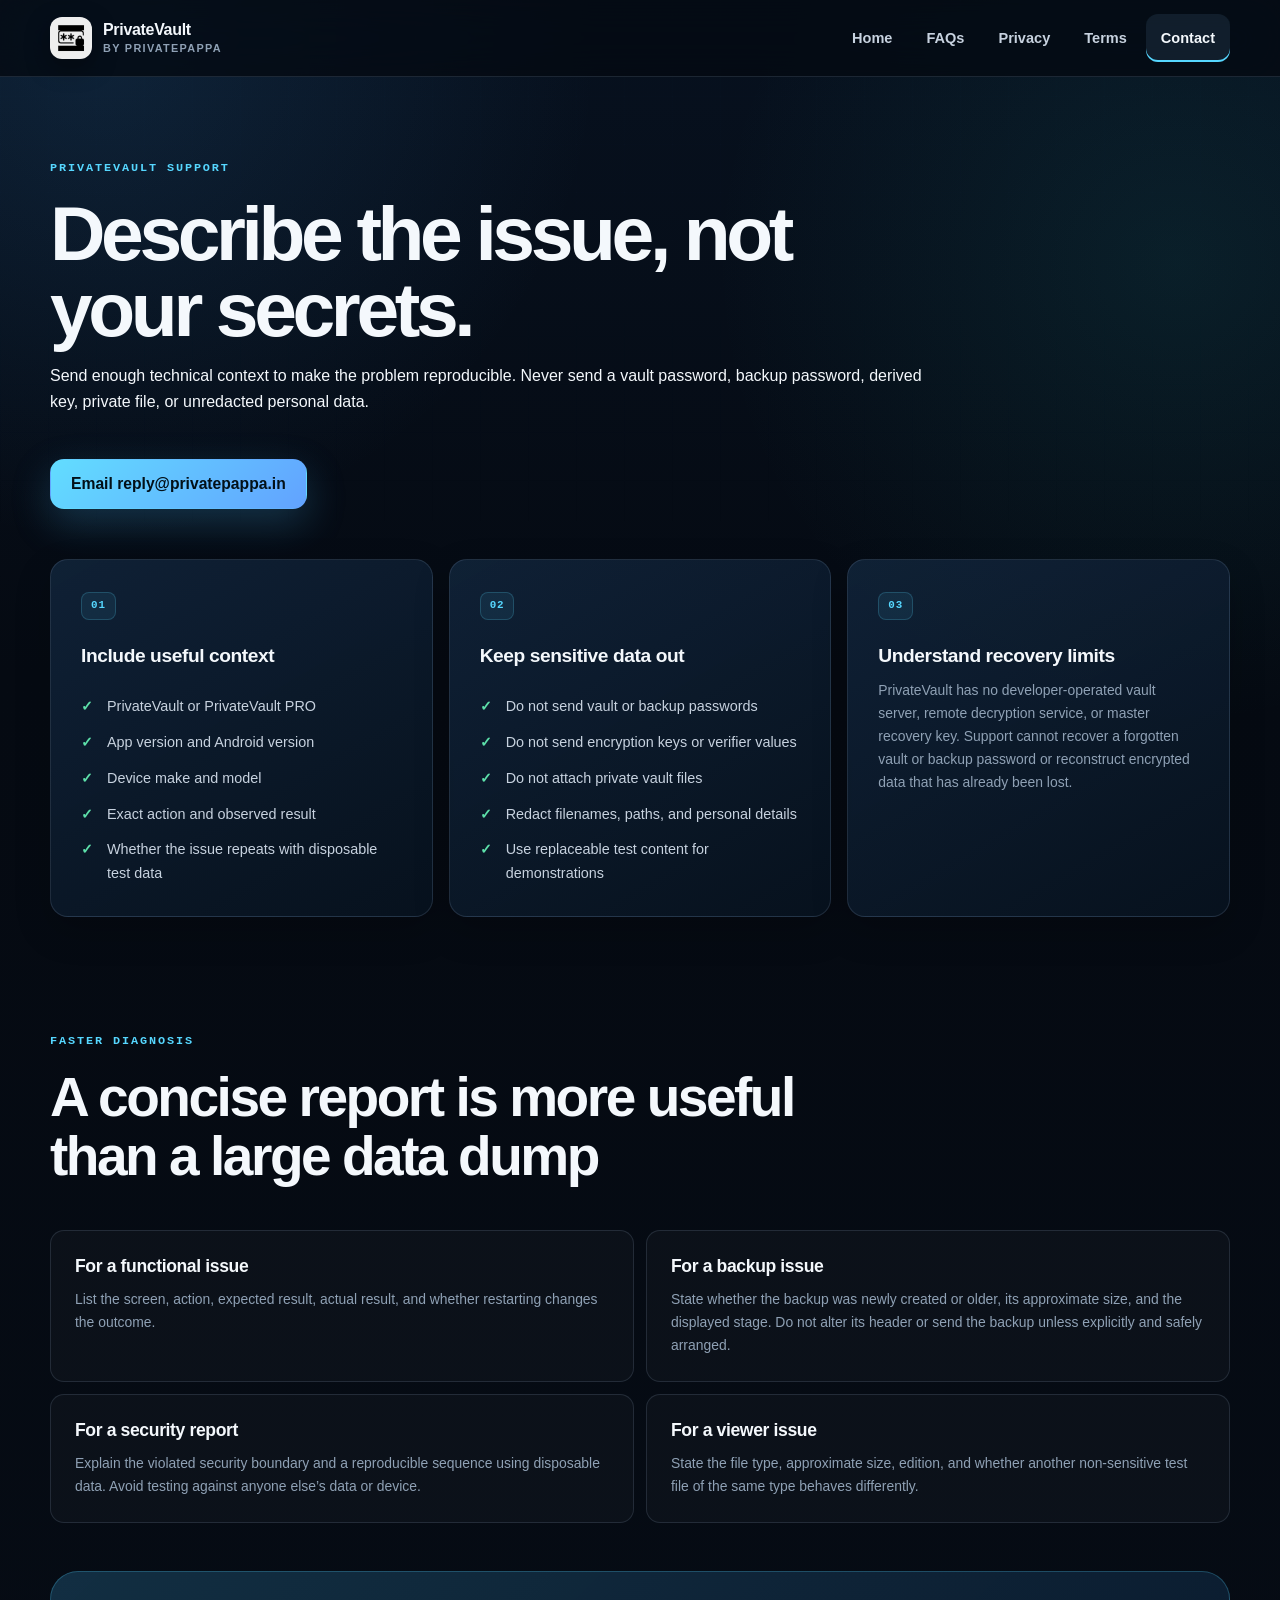
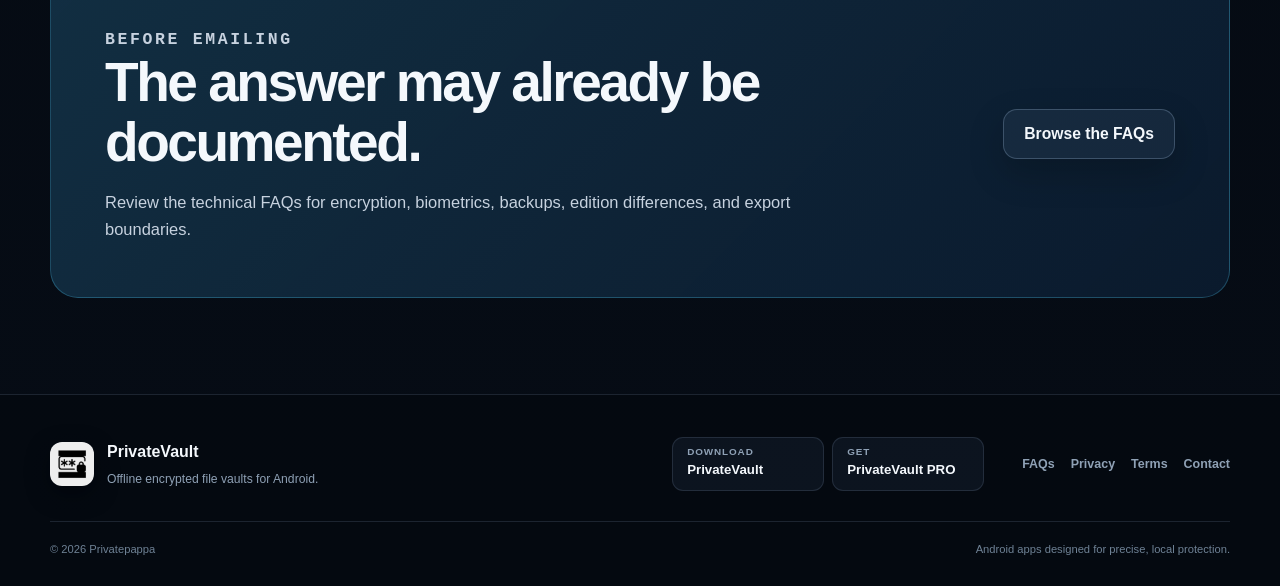
==== contact-us.html @ 42239087 "Update PrivateVault website content and branding" ====
<!doctype html>
<html lang="en">
<head>
  <meta charset="utf-8" />
  <meta name="viewport" content="width=device-width, initial-scale=1" />
  <meta name="theme-color" content="#07111f" />
  <meta http-equiv="Content-Security-Policy" content="default-src 'self'; img-src 'self' data:; style-src 'self'; script-src 'self'; object-src 'none'; base-uri 'self'; form-action 'self'; upgrade-insecure-requests" />
  <title>Contact and Support | PrivateVault</title>
  <meta name="description" content="Contact PrivateVault support and learn which device, app-version, and reproduction details help diagnose an issue without exposing passwords or private files." />
  <link rel="canonical" href="https://privatepappa.in/contact-us.html" />
  <link rel="icon" href="/favicon.ico" sizes="any" />
  <link rel="icon" type="image/png" sizes="48x48" href="/favicon-48x48.png" />
  <link rel="icon" type="image/png" sizes="96x96" href="/favicon-96x96.png" />
  <link rel="icon" type="image/png" sizes="192x192" href="/favicon-192x192.png" />
  <link rel="apple-touch-icon" sizes="180x180" href="/apple-touch-icon.png" />
  <link rel="manifest" href="/site.webmanifest" />
  <link rel="stylesheet" href="./css/style.css" />
  <script src="./js/app.js" defer></script>
  <meta property="og:type" content="website" />
  <meta property="og:site_name" content="PrivateVault by Privatepappa" />
  <meta property="og:url" content="https://privatepappa.in/contact-us.html" />
  <meta property="og:title" content="Contact and Support | PrivateVault" />
  <meta property="og:description" content="Get help with PrivateVault or PrivateVault PRO without exposing passwords, keys, or private content." />
  <meta property="og:image" content="https://privatepappa.in/assets/app-icon.png" />
  <meta property="og:image:width" content="512" />
  <meta property="og:image:height" content="512" />
  <meta property="og:image:alt" content="PrivateVault app icon" />
</head>
<body>
  <a class="skip-link" href="#main-content">Skip to content</a>
  <header class="site-header">
    <nav class="navbar" aria-label="Primary navigation">
      <a class="brand" href="./index.html" aria-label="PrivateVault home"><img src="./assets/app-icon.png" alt="" width="42" height="42" /><span class="brand-copy"><strong>PrivateVault</strong><small>by Privatepappa</small></span></a>
      <button class="nav-toggle" type="button" aria-expanded="false" aria-controls="site-navigation"><span class="sr-only">Toggle navigation</span><span></span><span></span><span></span></button>
      <div class="nav-links" id="site-navigation"><a href="./index.html">Home</a><a href="./faq.html">FAQs</a><a href="./privacy-policy.html">Privacy</a><a href="./terms-of-service.html">Terms</a><a class="active" href="./contact-us.html" aria-current="page">Contact</a></div>
    </nav>
  </header>

  <main id="main-content" class="page inner-page">
    <section class="page-title contact-title">
      <p class="eyebrow">PrivateVault support</p>
      <h1>Describe the issue, not your secrets.</h1>
      <p>Send enough technical context to make the problem reproducible. Never send a vault password, backup password, derived key, private file, or unredacted personal data.</p>
      <a class="btn btn-primary btn-compact" href="mailto:reply@privatepappa.in">Email reply@privatepappa.in</a>
    </section>

    <section class="support-grid">
      <article class="support-card">
        <span class="feature-code">01</span>
        <h2>Include useful context</h2>
        <ul class="check-list">
          <li>PrivateVault or PrivateVault PRO</li>
          <li>App version and Android version</li>
          <li>Device make and model</li>
          <li>Exact action and observed result</li>
          <li>Whether the issue repeats with disposable test data</li>
        </ul>
      </article>
      <article class="support-card">
        <span class="feature-code">02</span>
        <h2>Keep sensitive data out</h2>
        <ul class="check-list">
          <li>Do not send vault or backup passwords</li>
          <li>Do not send encryption keys or verifier values</li>
          <li>Do not attach private vault files</li>
          <li>Redact filenames, paths, and personal details</li>
          <li>Use replaceable test content for demonstrations</li>
        </ul>
      </article>
      <article class="support-card">
        <span class="feature-code">03</span>
        <h2>Understand recovery limits</h2>
        <p>PrivateVault has no developer-operated vault server, remote decryption service, or master recovery key. Support cannot recover a forgotten vault or backup password or reconstruct encrypted data that has already been lost.</p>
      </article>
    </section>

    <section class="section support-details">
      <div class="section-heading"><p class="eyebrow">Faster diagnosis</p><h2>A concise report is more useful than a large data dump</h2></div>
      <div class="boundary-grid">
        <article><h3>For a functional issue</h3><p>List the screen, action, expected result, actual result, and whether restarting changes the outcome.</p></article>
        <article><h3>For a backup issue</h3><p>State whether the backup was newly created or older, its approximate size, and the displayed stage. Do not alter its header or send the backup unless explicitly and safely arranged.</p></article>
        <article><h3>For a security report</h3><p>Explain the violated security boundary and a reproducible sequence using disposable data. Avoid testing against anyone else’s data or device.</p></article>
        <article><h3>For a viewer issue</h3><p>State the file type, approximate size, edition, and whether another non-sensitive test file of the same type behaves differently.</p></article>
      </div>
    </section>

    <section class="support-banner">
      <div><p class="eyebrow">Before emailing</p><h2>The answer may already be documented.</h2><p>Review the technical FAQs for encryption, biometrics, backups, edition differences, and export boundaries.</p></div>
      <a class="btn btn-secondary btn-compact" href="./faq.html">Browse the FAQs</a>
    </section>
  </main>

  <footer class="site-footer">
    <div class="page footer-grid">
      <div class="footer-brand"><img src="./assets/app-icon.png" alt="" width="44" height="44" /><div><strong>PrivateVault</strong><p>Offline encrypted file vaults for Android.</p></div></div>
      <nav class="footer-downloads" aria-label="Download the apps"><a href="https://play.google.com/store/apps/details?id=com.privatepappain.privatevault" target="_blank" rel="noopener noreferrer"><span>Download</span><strong>PrivateVault</strong></a><a href="https://play.google.com/store/apps/details?id=com.privatepappain.privatevault.pro" target="_blank" rel="noopener noreferrer"><span>Get</span><strong>PrivateVault PRO</strong></a></nav>
      <nav class="footer-links" aria-label="Footer navigation"><a href="./faq.html">FAQs</a><a href="./privacy-policy.html">Privacy</a><a href="./terms-of-service.html">Terms</a><a href="./contact-us.html">Contact</a></nav>
    </div>
    <div class="page footer-meta"><span>© 2026 Privatepappa</span><span>Android apps designed for precise, local protection.</span></div>
  </footer>
</body>
</html>
---- css/style.css ----
:root {
  color-scheme: dark;
  --bg: #050a12;
  --bg-elevated: #091321;
  --panel: rgba(14, 28, 46, 0.78);
  --panel-solid: #0d1b2d;
  --panel-soft: rgba(15, 32, 52, 0.58);
  --text: #f4f8fc;
  --text-soft: #c7d2df;
  --muted: #8fa1b5;
  --line: rgba(154, 180, 210, 0.16);
  --line-strong: rgba(154, 180, 210, 0.29);
  --cyan: #56d7ff;
  --blue: #6195ff;
  --green: #5de0aa;
  --amber: #f1c66d;
  --danger: #ff8b93;
  --max: 1180px;
  --radius-sm: 10px;
  --radius: 18px;
  --radius-lg: 28px;
  --shadow: 0 24px 70px rgba(0, 0, 0, 0.3);
  --shadow-soft: 0 14px 36px rgba(0, 0, 0, 0.2);
}

* {
  box-sizing: border-box;
}

html {
  scroll-behavior: smooth;
  scroll-padding-top: 96px;
}

body {
  min-width: 320px;
  min-height: 100vh;
  margin: 0;
  color: var(--text);
  background:
    radial-gradient(circle at 8% 2%, rgba(49, 121, 181, 0.18), transparent 31rem),
    radial-gradient(circle at 92% 12%, rgba(41, 179, 177, 0.1), transparent 29rem),
    linear-gradient(180deg, #07111f 0%, var(--bg) 42rem, #060c15 100%);
  font-family: Inter, ui-sans-serif, -apple-system, BlinkMacSystemFont, "Segoe UI", Roboto, Helvetica, Arial, sans-serif;
  font-size: 16px;
  line-height: 1.65;
  text-rendering: optimizeLegibility;
  -webkit-font-smoothing: antialiased;
}

body::before {
  position: fixed;
  z-index: -1;
  inset: 0;
  content: "";
  pointer-events: none;
  opacity: 0.18;
  background-image:
    linear-gradient(rgba(128, 160, 190, 0.08) 1px, transparent 1px),
    linear-gradient(90deg, rgba(128, 160, 190, 0.08) 1px, transparent 1px);
  background-size: 48px 48px;
  mask-image: linear-gradient(to bottom, #000, transparent 45rem);
}

img {
  display: block;
  max-width: 100%;
}

a {
  color: var(--cyan);
  text-underline-offset: 0.2em;
}

a:hover {
  color: #9ceaff;
}

button,
input {
  font: inherit;
}

button,
a {
  -webkit-tap-highlight-color: transparent;
}

:focus-visible {
  outline: 3px solid rgba(86, 215, 255, 0.75);
  outline-offset: 3px;
}

.sr-only {
  position: absolute;
  width: 1px;
  height: 1px;
  padding: 0;
  margin: -1px;
  overflow: hidden;
  clip: rect(0, 0, 0, 0);
  white-space: nowrap;
  border: 0;
}

.skip-link {
  position: fixed;
  z-index: 100;
  top: 12px;
  left: 12px;
  padding: 10px 16px;
  color: #03111b;
  background: var(--cyan);
  border-radius: var(--radius-sm);
  font-weight: 800;
  transform: translateY(-160%);
  transition: transform 0.18s ease;
}

.skip-link:focus {
  color: #03111b;
  transform: translateY(0);
}

.page {
  width: min(var(--max), calc(100% - 48px));
  margin-inline: auto;
}

.site-header {
  position: sticky;
  z-index: 50;
  top: 0;
  border-bottom: 1px solid var(--line);
  background: rgba(5, 10, 18, 0.82);
  backdrop-filter: blur(20px) saturate(140%);
}

.navbar {
  display: flex;
  align-items: center;
  justify-content: space-between;
  width: min(var(--max), calc(100% - 48px));
  min-height: 76px;
  margin-inline: auto;
  gap: 28px;
}

.brand {
  display: inline-flex;
  align-items: center;
  min-height: 48px;
  gap: 11px;
  color: var(--text);
  text-decoration: none;
}

.brand:hover {
  color: var(--text);
}

.brand img,
.footer-brand img {
  border-radius: 12px;
  box-shadow: 0 8px 24px rgba(0, 0, 0, 0.34);
}

.brand-copy {
  display: grid;
  line-height: 1.08;
}

.brand-copy strong {
  font-size: 1rem;
  letter-spacing: -0.02em;
}

.brand-copy small {
  margin-top: 5px;
  color: var(--muted);
  font-size: 0.68rem;
  font-weight: 700;
  letter-spacing: 0.12em;
  text-transform: uppercase;
}

.nav-links {
  display: flex;
  align-items: center;
  gap: 4px;
}

.nav-links a {
  display: inline-flex;
  align-items: center;
  min-height: 48px;
  padding: 0 15px;
  color: var(--text-soft);
  border-radius: 12px;
  font-size: 0.91rem;
  font-weight: 700;
  text-decoration: none;
  transition: color 0.18s ease, background 0.18s ease;
}

.nav-links a:hover,
.nav-links a.active {
  color: var(--text);
  background: rgba(128, 181, 230, 0.1);
}

.nav-links a.active {
  box-shadow: inset 0 -2px 0 var(--cyan);
}

.nav-toggle {
  display: none;
  align-items: center;
  justify-content: center;
  flex-direction: column;
  width: 48px;
  height: 48px;
  padding: 0;
  gap: 5px;
  color: var(--text);
  background: var(--panel-soft);
  border: 1px solid var(--line);
  border-radius: 12px;
  cursor: pointer;
}

.nav-toggle > span:not(.sr-only) {
  width: 20px;
  height: 2px;
  background: currentColor;
  border-radius: 2px;
  transition: transform 0.18s ease, opacity 0.18s ease;
}

.nav-toggle[aria-expanded="true"] > span:nth-child(2) {
  transform: translateY(7px) rotate(45deg);
}

.nav-toggle[aria-expanded="true"] > span:nth-child(3) {
  opacity: 0;
}

.nav-toggle[aria-expanded="true"] > span:nth-child(4) {
  transform: translateY(-7px) rotate(-45deg);
}

.hero {
  display: grid;
  grid-template-columns: minmax(0, 1.18fr) minmax(360px, 0.82fr);
  align-items: center;
  gap: clamp(44px, 7vw, 92px);
  min-height: 660px;
  padding-block: 88px 96px;
}

.eyebrow {
  margin: 0 0 16px;
  color: var(--cyan);
  font-family: "SFMono-Regular", Consolas, "Liberation Mono", monospace;
  font-size: 0.74rem;
  font-weight: 800;
  letter-spacing: 0.16em;
  text-transform: uppercase;
}

.hero h1,
.page-title h1 {
  max-width: 840px;
  margin: 0;
  color: var(--text);
  font-size: clamp(2.65rem, 6.2vw, 5.25rem);
  line-height: 0.99;
  letter-spacing: -0.057em;
}

.hero h1 {
  max-width: 760px;
}

.hero-lead {
  max-width: 700px;
  margin: 28px 0 0;
  color: var(--text-soft);
  font-size: clamp(1.05rem, 2vw, 1.25rem);
  line-height: 1.68;
}

.cta-row {
  display: flex;
  flex-direction: column;
  gap: 12px;
  margin-top: 28px;
}

.cta-row-inline {
  flex-direction: row;
  flex-wrap: wrap;
}

.btn {
  display: inline-flex;
  align-items: center;
  justify-content: center;
  flex-direction: column;
  min-width: 220px;
  min-height: 58px;
  padding: 10px 22px;
  gap: 1px;
  color: var(--text);
  border: 1px solid transparent;
  border-radius: 14px;
  box-shadow: var(--shadow-soft);
  font-size: 0.98rem;
  font-weight: 800;
  line-height: 1.3;
  text-align: center;
  text-decoration: none;
  transition: transform 0.18s ease, background 0.18s ease, border-color 0.18s ease, box-shadow 0.18s ease;
}

.btn:hover {
  color: var(--text);
  transform: translateY(-2px);
}

.btn-primary {
  color: #021018;
  background: linear-gradient(135deg, #62ddff, #62a2ff);
  box-shadow: 0 14px 38px rgba(64, 168, 225, 0.25);
}

.btn-primary:hover {
  color: #021018;
  background: linear-gradient(135deg, #8be7ff, #86b9ff);
  box-shadow: 0 18px 44px rgba(64, 168, 225, 0.35);
}

.btn-secondary {
  background: rgba(139, 179, 217, 0.08);
  border-color: var(--line-strong);
}

.btn-secondary:hover {
  background: rgba(139, 179, 217, 0.14);
  border-color: rgba(86, 215, 255, 0.45);
}

.btn-kicker {
  font-size: 0.68rem;
  font-weight: 700;
  letter-spacing: 0.08em;
  opacity: 0.72;
  text-transform: uppercase;
}

.btn-compact {
  flex-direction: row;
  min-width: 0;
  min-height: 50px;
  padding: 12px 20px;
}

.microcopy {
  margin: 16px 0 0;
  color: var(--muted);
  font-size: 0.82rem;
}

.security-console {
  position: relative;
  overflow: hidden;
  padding: 28px;
  background:
    linear-gradient(160deg, rgba(24, 54, 82, 0.82), rgba(8, 19, 33, 0.95)),
    var(--panel-solid);
  border: 1px solid rgba(117, 201, 242, 0.24);
  border-radius: var(--radius-lg);
  box-shadow: var(--shadow);
}

.security-console::before {
  position: absolute;
  top: -90px;
  right: -90px;
  width: 250px;
  height: 250px;
  content: "";
  background: radial-gradient(circle, rgba(86, 215, 255, 0.14), transparent 68%);
}

.console-header {
  position: relative;
  display: flex;
  align-items: flex-end;
  justify-content: space-between;
  gap: 18px;
  padding-bottom: 24px;
  border-bottom: 1px solid var(--line);
}

.console-header img {
  border-radius: 22px;
  box-shadow: 0 16px 34px rgba(0, 0, 0, 0.3);
}

.console-header > div {
  display: flex;
  align-items: center;
  gap: 8px;
}

.status-dot {
  width: 8px;
  height: 8px;
  background: var(--green);
  border-radius: 50%;
  box-shadow: 0 0 16px rgba(93, 224, 170, 0.8);
}

.mono,
.tech-label,
.feature-code,
.step-number {
  font-family: "SFMono-Regular", Consolas, "Liberation Mono", monospace;
}

.mono {
  color: var(--text-soft);
  font-size: 0.7rem;
  font-weight: 800;
  letter-spacing: 0.12em;
}

.spec-list {
  margin: 0;
}

.spec-list > div {
  display: flex;
  align-items: baseline;
  justify-content: space-between;
  gap: 18px;
  padding: 15px 0;
  border-bottom: 1px solid var(--line);
}

.spec-list dt,
.spec-list dd {
  margin: 0;
  font-size: 0.83rem;
}

.spec-list dt {
  color: var(--muted);
}

.spec-list dd {
  color: var(--text);
  font-family: "SFMono-Regular", Consolas, "Liberation Mono", monospace;
  font-weight: 700;
  text-align: right;
}

.console-note {
  margin: 20px 0 0;
  color: var(--muted);
  font-size: 0.78rem;
  line-height: 1.6;
}

.trust-strip {
  display: grid;
  grid-template-columns: repeat(4, 1fr);
  width: min(1320px, calc(100% - 32px));
  margin: 0 auto;
  overflow: hidden;
  background: rgba(11, 24, 40, 0.92);
  border: 1px solid var(--line);
  border-radius: var(--radius);
  box-shadow: var(--shadow-soft);
}

.trust-strip > div {
  padding: 22px 24px;
  border-right: 1px solid var(--line);
}

.trust-strip > div:last-child {
  border-right: 0;
}

.trust-strip strong,
.trust-strip span {
  display: block;
}

.trust-strip strong {
  margin-bottom: 5px;
  font-size: 0.9rem;
}

.trust-strip span {
  color: var(--muted);
  font-size: 0.76rem;
  line-height: 1.45;
}

.section {
  padding-block: clamp(72px, 9vw, 116px);
}

.section-tinted {
  border-block: 1px solid var(--line);
  background: linear-gradient(180deg, rgba(11, 25, 42, 0.74), rgba(8, 17, 29, 0.56));
}

.section-heading {
  max-width: 800px;
  margin-bottom: 44px;
}

.section-heading h2,
.boundary-panel h2,
.compatibility-banner h2,
.final-cta h2,
.support-banner h2 {
  margin: 0;
  font-size: clamp(2rem, 4.3vw, 3.55rem);
  line-height: 1.08;
  letter-spacing: -0.045em;
}

.section-heading > p:last-child,
.split-heading > p,
.compatibility-banner p,
.support-banner p {
  color: var(--text-soft);
  font-size: 1.03rem;
}

.section-heading > p:last-child {
  max-width: 72ch;
  margin: 18px 0 0;
}

.split-heading {
  display: grid;
  grid-template-columns: 1.1fr 0.9fr;
  max-width: none;
  gap: 64px;
}

.split-heading > p {
  margin: 30px 0 0;
}

.architecture-flow {
  display: grid;
  grid-template-columns: repeat(4, 1fr);
  gap: 14px;
}

.step-card,
.tech-card,
.feature-card,
.edition-card,
.support-card,
.policy-card,
.faq-card {
  background: linear-gradient(150deg, rgba(18, 38, 61, 0.82), rgba(8, 19, 32, 0.86));
  border: 1px solid var(--line);
  border-radius: var(--radius);
  box-shadow: var(--shadow-soft);
}

.step-card {
  position: relative;
  padding: 28px 24px;
}

.step-card:not(:last-child)::after {
  position: absolute;
  top: 43px;
  right: -10px;
  z-index: 2;
  width: 18px;
  height: 18px;
  color: var(--cyan);
  content: "→";
  font-size: 1rem;
}

.step-number {
  display: inline-grid;
  place-items: center;
  width: 38px;
  height: 38px;
  margin-bottom: 42px;
  color: var(--cyan);
  background: rgba(86, 215, 255, 0.08);
  border: 1px solid rgba(86, 215, 255, 0.22);
  border-radius: 10px;
  font-size: 0.75rem;
  font-weight: 800;
}

.step-card h3,
.tech-card h3,
.feature-card h3,
.edition-card h3,
.support-card h2,
.boundary-grid h3 {
  margin: 0 0 10px;
  font-size: 1.1rem;
  line-height: 1.3;
  letter-spacing: -0.022em;
}

.step-card p,
.tech-card p,
.feature-card p,
.support-card p,
.boundary-grid p {
  margin: 0;
  color: var(--muted);
  font-size: 0.87rem;
}

.tech-grid,
.feature-grid {
  display: grid;
  grid-template-columns: repeat(2, 1fr);
  gap: 16px;
}

.tech-card,
.feature-card {
  padding: 30px;
}

.tech-label,
.feature-code {
  display: inline-flex;
  align-items: center;
  min-height: 28px;
  margin-bottom: 24px;
  padding: 4px 9px;
  color: var(--green);
  background: rgba(93, 224, 170, 0.08);
  border: 1px solid rgba(93, 224, 170, 0.2);
  border-radius: 8px;
  font-size: 0.68rem;
  font-weight: 800;
  letter-spacing: 0.08em;
}

.feature-grid {
  grid-template-columns: repeat(3, 1fr);
}

.feature-card {
  min-height: 228px;
}

.feature-card .feature-code,
.support-card .feature-code {
  color: var(--cyan);
  background: rgba(86, 215, 255, 0.08);
  border-color: rgba(86, 215, 255, 0.2);
}

.edition-grid {
  display: grid;
  grid-template-columns: repeat(2, 1fr);
  gap: 20px;
}

.edition-card {
  padding: 34px;
}

.edition-card-pro {
  border-color: rgba(86, 215, 255, 0.35);
  background:
    radial-gradient(circle at 90% 8%, rgba(86, 215, 255, 0.12), transparent 18rem),
    linear-gradient(150deg, rgba(20, 46, 72, 0.9), rgba(8, 19, 32, 0.9));
}

.edition-header {
  display: flex;
  align-items: flex-start;
  justify-content: space-between;
  gap: 20px;
  padding-bottom: 24px;
  border-bottom: 1px solid var(--line);
}

.edition-header h3 {
  margin: 10px 0 0;
  font-size: 1.6rem;
}

.edition-tag,
.edition-price {
  color: var(--muted);
  font-size: 0.7rem;
  font-weight: 800;
  letter-spacing: 0.1em;
  text-transform: uppercase;
}

.edition-tag {
  color: var(--cyan);
}

.edition-price {
  padding-top: 7px;
  text-align: right;
}

.check-list {
  display: grid;
  margin: 26px 0;
  padding: 0;
  gap: 12px;
  list-style: none;
}

.check-list li {
  position: relative;
  padding-left: 26px;
  color: var(--text-soft);
  font-size: 0.9rem;
}

.check-list li::before {
  position: absolute;
  left: 0;
  color: var(--green);
  content: "✓";
  font-weight: 900;
}

.text-link {
  display: inline-flex;
  align-items: center;
  min-height: 48px;
  gap: 8px;
  font-weight: 800;
  text-decoration: none;
}

.text-link span {
  transition: transform 0.18s ease;
}

.text-link:hover span {
  transform: translateX(4px);
}

.comparison-note {
  max-width: 980px;
  margin: 22px 0 0;
  color: var(--muted);
  font-size: 0.8rem;
}

.boundary-panel {
  padding: clamp(30px, 5vw, 56px);
  background:
    radial-gradient(circle at 10% 0%, rgba(241, 198, 109, 0.09), transparent 24rem),
    linear-gradient(145deg, rgba(25, 35, 47, 0.92), rgba(9, 19, 31, 0.92));
  border: 1px solid rgba(241, 198, 109, 0.22);
  border-radius: var(--radius-lg);
  box-shadow: var(--shadow);
}

.boundary-panel > div:first-child {
  max-width: 760px;
  margin-bottom: 42px;
}

.boundary-grid {
  display: grid;
  grid-template-columns: repeat(2, 1fr);
  gap: 12px;
}

.boundary-grid article {
  padding: 24px;
  background: rgba(255, 255, 255, 0.026);
  border: 1px solid var(--line);
  border-radius: 14px;
}

.compatibility-banner,
.support-banner {
  display: flex;
  align-items: center;
  justify-content: space-between;
  gap: 42px;
  padding: clamp(30px, 5vw, 54px);
  background: linear-gradient(135deg, rgba(21, 55, 78, 0.8), rgba(12, 29, 49, 0.86));
  border: 1px solid rgba(86, 215, 255, 0.25);
  border-radius: var(--radius-lg);
}

.compatibility-banner > div,
.support-banner > div {
  max-width: 770px;
}

.compatibility-banner p,
.support-banner p {
  margin-bottom: 0;
}

.final-cta {
  padding-block: 70px;
  border-top: 1px solid var(--line);
  background: linear-gradient(135deg, rgba(25, 76, 101, 0.3), rgba(13, 29, 49, 0.4));
}

.final-cta-inner {
  display: grid;
  grid-template-columns: auto minmax(0, 1fr) auto;
  align-items: center;
  gap: 26px;
}

.final-cta img {
  border-radius: 22px;
  box-shadow: var(--shadow-soft);
}

.final-cta .cta-row {
  margin: 0;
}

.inner-page {
  padding-bottom: 96px;
}

.page-title {
  max-width: 900px;
  padding-block: 82px 50px;
}

.page-title h1 {
  font-size: clamp(2.7rem, 6vw, 4.8rem);
}

.page-title > p:last-child {
  max-width: 760px;
  margin: 24px 0 0;
  color: var(--text-soft);
  font-size: 1.08rem;
}

.contact-title .btn {
  margin-top: 28px;
}

.faq-tools {
  max-width: 820px;
  margin-bottom: 28px;
}

.faq-tools label {
  display: block;
  margin-bottom: 10px;
  color: var(--text-soft);
  font-size: 0.82rem;
  font-weight: 800;
  letter-spacing: 0.05em;
  text-transform: uppercase;
}

.search-wrap {
  position: relative;
}

.search-wrap > span {
  position: absolute;
  top: 50%;
  left: 18px;
  color: var(--muted);
  font-size: 1.35rem;
  transform: translateY(-52%);
}

.search-input {
  width: 100%;
  min-height: 56px;
  padding: 12px 18px 12px 48px;
  color: var(--text);
  caret-color: var(--cyan);
  background: rgba(14, 28, 46, 0.88);
  border: 1px solid var(--line-strong);
  border-radius: 14px;
}

.search-input::placeholder {
  color: #8298ad;
}

.search-input:focus {
  border-color: rgba(86, 215, 255, 0.56);
  outline: 3px solid rgba(86, 215, 255, 0.14);
}

.search-status {
  margin: 8px 0 0;
  color: var(--muted);
  font-size: 0.78rem;
}

.faq-grid {
  display: grid;
  gap: 12px;
}

.faq-card {
  overflow: clip;
  box-shadow: none;
}

.faq-card[hidden] {
  display: none;
}

.faq-card summary {
  position: relative;
  display: flex;
  align-items: center;
  min-height: 76px;
  padding: 18px 64px 18px 24px;
  color: var(--text);
  cursor: pointer;
  font-size: 1rem;
  font-weight: 800;
  line-height: 1.45;
  list-style: none;
}

.faq-card summary::-webkit-details-marker {
  display: none;
}

.faq-card summary::after {
  position: absolute;
  right: 24px;
  display: grid;
  place-items: center;
  width: 32px;
  height: 32px;
  color: var(--cyan);
  background: rgba(86, 215, 255, 0.08);
  border: 1px solid rgba(86, 215, 255, 0.2);
  border-radius: 9px;
  content: "+";
  font-family: ui-monospace, monospace;
  font-size: 1.15rem;
  transition: transform 0.18s ease;
}

.faq-card[open] summary::after {
  content: "−";
  transform: rotate(180deg);
}

.faq-card[open] summary {
  border-bottom: 1px solid var(--line);
}

.faq-card summary:hover {
  background: rgba(128, 181, 230, 0.05);
}

.label {
  display: block;
  margin-bottom: 4px;
  color: var(--cyan);
  font-family: "SFMono-Regular", Consolas, "Liberation Mono", monospace;
  font-size: 0.64rem;
  letter-spacing: 0.1em;
  text-transform: uppercase;
}

.faq-answer {
  padding: 20px 64px 24px 24px;
}

.faq-answer p {
  max-width: 90ch;
  margin: 0;
  color: var(--text-soft);
}

.no-results {
  padding: 48px;
  text-align: center;
  background: var(--panel-soft);
  border: 1px dashed var(--line-strong);
  border-radius: var(--radius);
}

.no-results h2 {
  margin-top: 0;
}

.no-results p {
  margin-bottom: 0;
  color: var(--muted);
}

.inner-page > .support-banner {
  margin-top: 48px;
}

.policy-summary {
  display: grid;
  grid-template-columns: repeat(3, 1fr);
  overflow: hidden;
  margin-bottom: 26px;
  background: rgba(13, 29, 47, 0.84);
  border: 1px solid var(--line);
  border-radius: var(--radius);
}

.policy-summary > div {
  padding: 22px;
  border-right: 1px solid var(--line);
}

.policy-summary > div:last-child {
  border-right: 0;
}

.policy-summary strong,
.policy-summary span {
  display: block;
}

.policy-summary strong {
  margin-bottom: 5px;
  color: var(--green);
  font-size: 0.86rem;
}

.policy-summary span {
  color: var(--muted);
  font-size: 0.77rem;
}

.toc-card {
  display: grid;
  grid-template-columns: auto 1fr;
  align-items: start;
  margin-bottom: 18px;
  padding: 22px 24px;
  gap: 32px;
  background: rgba(13, 29, 47, 0.72);
  border: 1px solid var(--line);
  border-radius: var(--radius);
}

.toc-card > strong {
  color: var(--text);
  font-size: 0.82rem;
  letter-spacing: 0.05em;
  text-transform: uppercase;
}

.toc-card > div {
  display: flex;
  flex-wrap: wrap;
  gap: 6px 18px;
}

.toc-card a {
  color: var(--text-soft);
  font-size: 0.8rem;
  text-decoration: none;
}

.toc-card a:hover {
  color: var(--cyan);
}

.content-stack {
  display: grid;
  gap: 14px;
}

.policy-card {
  padding: clamp(24px, 4vw, 38px);
  scroll-margin-top: 96px;
}

.policy-card.notice {
  border-color: rgba(241, 198, 109, 0.25);
  background: linear-gradient(145deg, rgba(53, 45, 27, 0.4), rgba(10, 21, 34, 0.9));
}

.policy-card h2 {
  margin: 0 0 16px;
  color: var(--text);
  font-size: 1.3rem;
  line-height: 1.35;
  letter-spacing: -0.025em;
}

.policy-card p,
.policy-card li {
  color: var(--text-soft);
}

.policy-card p {
  max-width: 96ch;
  margin: 0 0 16px;
}

.policy-card p:last-child,
.policy-card ul:last-child {
  margin-bottom: 0;
}

.policy-card ul {
  display: grid;
  margin: 0 0 18px;
  padding-left: 22px;
  gap: 8px;
}

code {
  padding: 2px 7px;
  color: #b9ecff;
  background: rgba(86, 215, 255, 0.08);
  border: 1px solid rgba(86, 215, 255, 0.14);
  border-radius: 6px;
  font-family: "SFMono-Regular", Consolas, "Liberation Mono", monospace;
  font-size: 0.88em;
}

.support-grid {
  display: grid;
  grid-template-columns: repeat(3, 1fr);
  gap: 16px;
}

.support-card {
  padding: 30px;
}

.support-card h2 {
  font-size: 1.2rem;
}

.support-card .check-list {
  margin-bottom: 0;
}

.support-details {
  padding-bottom: 0;
}

.site-footer {
  border-top: 1px solid var(--line);
  background: rgba(4, 9, 16, 0.82);
}

.footer-grid {
  display: grid;
  grid-template-columns: 1fr auto auto;
  align-items: center;
  padding-block: 42px 30px;
  gap: 38px;
}

.footer-brand {
  display: flex;
  align-items: center;
  gap: 13px;
}

.footer-brand strong {
  font-size: 1rem;
}

.footer-brand p {
  margin: 3px 0 0;
  color: var(--muted);
  font-size: 0.76rem;
}

.footer-downloads {
  display: flex;
  gap: 8px;
}

.footer-downloads a {
  display: grid;
  min-width: 152px;
  min-height: 54px;
  padding: 8px 14px;
  color: var(--text);
  background: rgba(129, 175, 216, 0.07);
  border: 1px solid var(--line);
  border-radius: 11px;
  line-height: 1.2;
  text-decoration: none;
}

.footer-downloads a:hover {
  background: rgba(129, 175, 216, 0.12);
  border-color: rgba(86, 215, 255, 0.38);
}

.footer-downloads span {
  color: var(--muted);
  font-size: 0.62rem;
  font-weight: 800;
  letter-spacing: 0.09em;
  text-transform: uppercase;
}

.footer-downloads strong {
  font-size: 0.83rem;
}

.footer-links {
  display: flex;
  flex-wrap: wrap;
  justify-content: flex-end;
  gap: 4px 16px;
}

.footer-links a {
  display: inline-flex;
  align-items: center;
  min-height: 44px;
  color: var(--muted);
  font-size: 0.78rem;
  font-weight: 700;
  text-decoration: none;
}

.footer-links a:hover {
  color: var(--text);
}

.footer-meta {
  display: flex;
  justify-content: space-between;
  padding-block: 18px 28px;
  color: #6f8295;
  border-top: 1px solid var(--line);
  font-size: 0.7rem;
}

@media (max-width: 1040px) {
  .hero {
    grid-template-columns: minmax(0, 1fr) 360px;
    gap: 42px;
  }

  .architecture-flow {
    grid-template-columns: repeat(2, 1fr);
  }

  .step-card:not(:last-child)::after {
    display: none;
  }

  .feature-grid,
  .support-grid {
    grid-template-columns: repeat(2, 1fr);
  }

  .footer-grid {
    grid-template-columns: 1fr auto;
  }

  .footer-links {
    grid-column: 1 / -1;
    justify-content: flex-start;
  }
}

@media (max-width: 820px) {
  .page,
  .navbar {
    width: min(100% - 32px, var(--max));
  }

  .navbar {
    position: relative;
  }

  .nav-toggle {
    display: flex;
  }

  .nav-links {
    position: absolute;
    top: calc(100% + 1px);
    right: 0;
    left: 0;
    display: none;
    flex-direction: column;
    align-items: stretch;
    padding: 10px;
    background: rgba(7, 17, 31, 0.98);
    border: 1px solid var(--line);
    border-top: 0;
    border-radius: 0 0 16px 16px;
    box-shadow: var(--shadow);
  }

  .nav-links[data-open="true"] {
    display: flex;
  }

  .nav-links a {
    justify-content: flex-start;
    padding-inline: 16px;
  }

  .nav-links a.active {
    box-shadow: inset 3px 0 0 var(--cyan);
  }

  .hero {
    grid-template-columns: 1fr;
    min-height: 0;
    padding-block: 70px;
  }

  .security-console {
    max-width: 620px;
  }

  .trust-strip {
    grid-template-columns: repeat(2, 1fr);
  }

  .trust-strip > div:nth-child(2) {
    border-right: 0;
  }

  .trust-strip > div:nth-child(-n + 2) {
    border-bottom: 1px solid var(--line);
  }

  .split-heading,
  .edition-grid {
    grid-template-columns: 1fr;
  }

  .split-heading {
    gap: 0;
  }

  .split-heading > p {
    margin-top: 16px;
  }

  .final-cta-inner {
    grid-template-columns: auto 1fr;
  }

  .final-cta .cta-row {
    grid-column: 1 / -1;
    flex-direction: row;
  }

  .policy-summary {
    grid-template-columns: 1fr;
  }

  .policy-summary > div {
    border-right: 0;
    border-bottom: 1px solid var(--line);
  }

  .policy-summary > div:last-child {
    border-bottom: 0;
  }

  .toc-card {
    grid-template-columns: 1fr;
    gap: 12px;
  }
}

@media (max-width: 640px) {
  .page,
  .navbar {
    width: min(100% - 24px, var(--max));
  }

  .navbar {
    min-height: 68px;
  }

  .brand-copy small {
    display: none;
  }

  .hero {
    padding-block: 52px 60px;
  }

  .hero h1,
  .page-title h1 {
    font-size: clamp(2.45rem, 13vw, 4rem);
  }

  .cta-row-inline {
    flex-direction: column;
  }

  .btn {
    width: 100%;
  }

  .security-console {
    padding: 22px;
    border-radius: 22px;
  }

  .console-header img {
    width: 76px;
    height: 76px;
  }

  .spec-list > div {
    align-items: flex-start;
    flex-direction: column;
    gap: 4px;
  }

  .spec-list dd {
    text-align: left;
  }

  .trust-strip,
  .architecture-flow,
  .tech-grid,
  .feature-grid,
  .boundary-grid,
  .support-grid {
    grid-template-columns: 1fr;
  }

  .trust-strip > div {
    border-right: 0;
    border-bottom: 1px solid var(--line);
  }

  .trust-strip > div:last-child {
    border-bottom: 0;
  }

  .section {
    padding-block: 64px;
  }

  .section-heading {
    margin-bottom: 30px;
  }

  .step-card,
  .tech-card,
  .feature-card,
  .edition-card,
  .support-card {
    padding: 24px;
  }

  .feature-card {
    min-height: 0;
  }

  .edition-header {
    flex-direction: column;
    gap: 6px;
  }

  .edition-price {
    padding-top: 0;
    text-align: left;
  }

  .compatibility-banner,
  .support-banner {
    align-items: stretch;
    flex-direction: column;
    gap: 24px;
  }

  .final-cta-inner {
    grid-template-columns: 1fr;
  }

  .final-cta img {
    width: 72px;
    height: 72px;
  }

  .final-cta .cta-row {
    grid-column: auto;
    flex-direction: column;
  }

  .page-title {
    padding-block: 58px 36px;
  }

  .faq-card summary {
    min-height: 70px;
    padding: 16px 54px 16px 18px;
  }

  .faq-card summary::after {
    right: 16px;
  }

  .faq-answer {
    padding: 18px;
  }

  .footer-grid {
    grid-template-columns: 1fr;
    gap: 24px;
  }

  .footer-downloads {
    flex-direction: column;
  }

  .footer-links {
    grid-column: auto;
  }

  .footer-meta {
    flex-direction: column;
    gap: 4px;
  }
}

@media (prefers-reduced-motion: reduce) {
  html {
    scroll-behavior: auto;
  }

  *,
  *::before,
  *::after {
    scroll-behavior: auto !important;
    transition-duration: 0.01ms !important;
    animation-duration: 0.01ms !important;
    animation-iteration-count: 1 !important;
  }
}
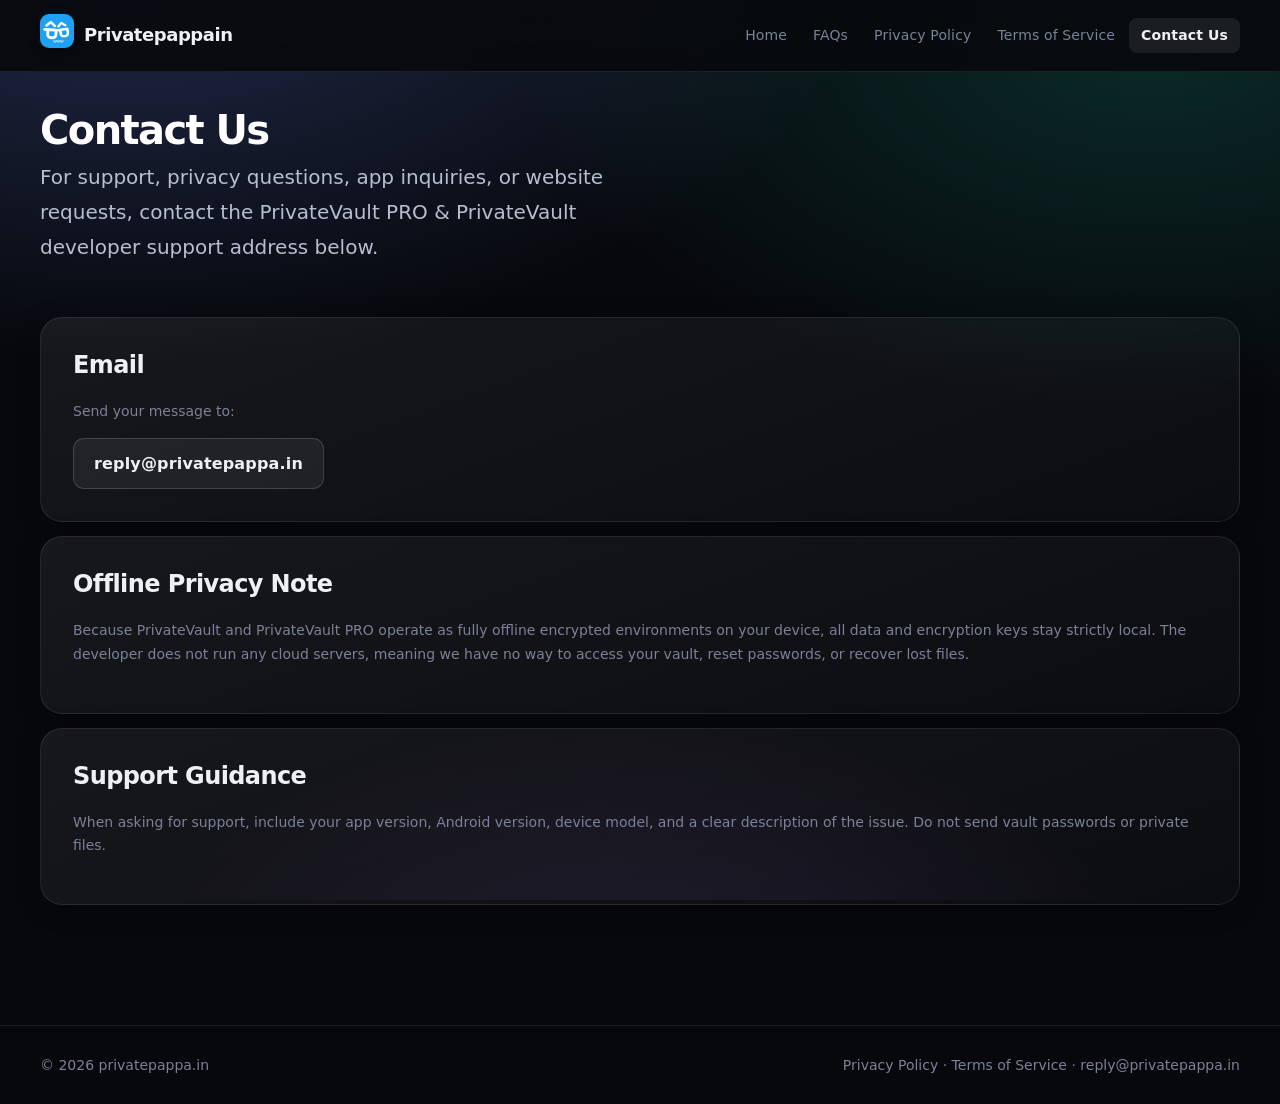
==== commit b54bcfe0: "Revert "Update PrivateVault website content and branding" This reverts commit 42239087604ccda9d80b0c" ====
--- a/contact-us.html
+++ b/contact-us.html
@@ -1,102 +1,105 @@
-<!doctype html>
+<!DOCTYPE html>
 <html lang="en">
 <head>
-  <meta charset="utf-8" />
-  <meta name="viewport" content="width=device-width, initial-scale=1" />
-  <meta name="theme-color" content="#07111f" />
-  <meta http-equiv="Content-Security-Policy" content="default-src 'self'; img-src 'self' data:; style-src 'self'; script-src 'self'; object-src 'none'; base-uri 'self'; form-action 'self'; upgrade-insecure-requests" />
-  <title>Contact and Support | PrivateVault</title>
-  <meta name="description" content="Contact PrivateVault support and learn which device, app-version, and reproduction details help diagnose an issue without exposing passwords or private files." />
-  <link rel="canonical" href="https://privatepappa.in/contact-us.html" />
-  <link rel="icon" href="/favicon.ico" sizes="any" />
-  <link rel="icon" type="image/png" sizes="48x48" href="/favicon-48x48.png" />
-  <link rel="icon" type="image/png" sizes="96x96" href="/favicon-96x96.png" />
-  <link rel="icon" type="image/png" sizes="192x192" href="/favicon-192x192.png" />
-  <link rel="apple-touch-icon" sizes="180x180" href="/apple-touch-icon.png" />
-  <link rel="manifest" href="/site.webmanifest" />
-  <link rel="stylesheet" href="./css/style.css" />
-  <script src="./js/app.js" defer></script>
-  <meta property="og:type" content="website" />
-  <meta property="og:site_name" content="PrivateVault by Privatepappa" />
-  <meta property="og:url" content="https://privatepappa.in/contact-us.html" />
-  <meta property="og:title" content="Contact and Support | PrivateVault" />
-  <meta property="og:description" content="Get help with PrivateVault or PrivateVault PRO without exposing passwords, keys, or private content." />
-  <meta property="og:image" content="https://privatepappa.in/assets/app-icon.png" />
-  <meta property="og:image:width" content="512" />
-  <meta property="og:image:height" content="512" />
-  <meta property="og:image:alt" content="PrivateVault app icon" />
+<meta charset="UTF-8" />
+<meta name="viewport" content="width=device-width, initial-scale=1.0" />
+<link rel="preconnect" href="https://fonts.googleapis.com" />
+<link rel="preconnect" href="https://fonts.gstatic.com" crossorigin />
+<link href="https://fonts.googleapis.com/css2?family=Inter:wght@400;600;700&display=swap" rel="stylesheet" />
+<title>Contact Us - PrivateVault | Privatepappa</title>
+<meta name="description" content="PrivateVault PRO and PrivateVault are offline encrypted secure storage applications for safely storing and managing personal files on your Android device without cloud or internet access requirement." />
+<meta http-equiv="Content-Security-Policy" content="default-src 'self'; img-src 'self' data: blob:; style-src 'self' https://fonts.googleapis.com; font-src 'self' https://fonts.gstatic.com; script-src 'self'; object-src 'none'; base-uri 'self'; frame-ancestors 'none'; form-action 'self';" />
+<link rel="icon" href="/favicon.ico" sizes="any">
+<link rel="icon" type="image/png" sizes="48x48" href="/favicon-48x48.png">
+<link rel="icon" type="image/png" sizes="96x96" href="/favicon-96x96.png">
+<link rel="icon" type="image/png" sizes="192x192" href="/favicon-192x192.png">
+<link rel="apple-touch-icon" sizes="180x180" href="/apple-touch-icon.png">
+<link rel="manifest" href="/site.webmanifest">
+<link rel="stylesheet" href="./css/style.css" />
+<!-- Open Graph -->
+<meta property="og:type" content="website" />
+<meta property="og:site_name" content="PrivateVault PRO &amp; PrivateVault" />
+<meta property="og:url" content="https://privatepappa.in/contact-us.html" />
+<meta property="og:title" content="Contact Us - PrivateVault | Privatepappa" />
+<meta property="og:description" content="PrivateVault PRO and PrivateVault are offline encrypted secure storage applications for safely storing and managing personal files on your Android device without cloud or internet access requirement." />
+<meta property="og:image" content="https://privatepappa.in/assets/logo.png" />
+<meta property="og:image:width" content="512" />
+<meta property="og:image:height" content="512" />
+<meta property="og:image:type" content="image/png" />
+<meta property="og:image:alt" content="PrivateVault app icon" />
+<!-- Canonical -->
+<link rel="canonical" href="https://privatepappa.in/contact-us.html" />
+<!-- Structured Data -->
+<script type="application/ld+json">
+{
+  "@context": "https://schema.org",
+  "@type": "WebSite",
+  "name": "PrivateVault PRO & PrivateVault",
+  "url": "https://privatepappa.in",
+  "logo": "https://privatepappa.in/assets/logo.png",
+  "description": "PrivateVault PRO and PrivateVault are offline encrypted secure storage applications for safely storing and managing personal files on your Android device without cloud or internet access requirement."
+}
+</script>
 </head>
 <body>
-  <a class="skip-link" href="#main-content">Skip to content</a>
-  <header class="site-header">
-    <nav class="navbar" aria-label="Primary navigation">
-      <a class="brand" href="./index.html" aria-label="PrivateVault home"><img src="./assets/app-icon.png" alt="" width="42" height="42" /><span class="brand-copy"><strong>PrivateVault</strong><small>by Privatepappa</small></span></a>
-      <button class="nav-toggle" type="button" aria-expanded="false" aria-controls="site-navigation"><span class="sr-only">Toggle navigation</span><span></span><span></span><span></span></button>
-      <div class="nav-links" id="site-navigation"><a href="./index.html">Home</a><a href="./faq.html">FAQs</a><a href="./privacy-policy.html">Privacy</a><a href="./terms-of-service.html">Terms</a><a class="active" href="./contact-us.html" aria-current="page">Contact</a></div>
-    </nav>
-  </header>
+<header class="site-header">
+  <nav class="navbar">
+    <div class="brand">
+      <a href="/" aria-label="Privatepappain home">
+        <img src="./assets/logo.png" alt="Privatepappain logo" width="34" height="34" />
+      </a>
+      <a class="brand-name" href="https://play.google.com/store/apps/dev?id=5408184378487018251" target="_blank" rel="noopener noreferrer" aria-label="Privatepappain on Google Play">Privatepappain</a>
+    </div>
+    <div class="nav-links" aria-label="Main navigation">
+      <a class="" href="/">Home</a>
+      <a class="" href="./faq.html">FAQs</a>
+      <a class="" href="./privacy-policy.html">Privacy Policy</a>
+      <a class="" href="./terms-of-service.html">Terms of Service</a>
+      <a class="active" href="./contact-us.html">Contact Us</a>
+    </div>
+  </nav>
+</header>
+<main class="page">
+  <section class="page-title">
+    <h1>Contact Us</h1>
+    <p>
+      For support, privacy questions, app inquiries, or website requests, contact the
+      PrivateVault PRO &amp; PrivateVault developer support address below.
+    </p>
+  </section>
 
-  <main id="main-content" class="page inner-page">
-    <section class="page-title contact-title">
-      <p class="eyebrow">PrivateVault support</p>
-      <h1>Describe the issue, not your secrets.</h1>
-      <p>Send enough technical context to make the problem reproducible. Never send a vault password, backup password, derived key, private file, or unredacted personal data.</p>
-      <a class="btn btn-primary btn-compact" href="mailto:reply@privatepappa.in">Email reply@privatepappa.in</a>
-    </section>
+  <section class="content-stack">
+    <article class="policy-card">
+      <h2>Email</h2>
+      <p>Send your message to:</p>
+      <a class="contact-box" href="mailto:reply@privatepappa.in">reply@privatepappa.in</a>
+    </article>
 
-    <section class="support-grid">
-      <article class="support-card">
-        <span class="feature-code">01</span>
-        <h2>Include useful context</h2>
-        <ul class="check-list">
-          <li>PrivateVault or PrivateVault PRO</li>
-          <li>App version and Android version</li>
-          <li>Device make and model</li>
-          <li>Exact action and observed result</li>
-          <li>Whether the issue repeats with disposable test data</li>
-        </ul>
-      </article>
-      <article class="support-card">
-        <span class="feature-code">02</span>
-        <h2>Keep sensitive data out</h2>
-        <ul class="check-list">
-          <li>Do not send vault or backup passwords</li>
-          <li>Do not send encryption keys or verifier values</li>
-          <li>Do not attach private vault files</li>
-          <li>Redact filenames, paths, and personal details</li>
-          <li>Use replaceable test content for demonstrations</li>
-        </ul>
-      </article>
-      <article class="support-card">
-        <span class="feature-code">03</span>
-        <h2>Understand recovery limits</h2>
-        <p>PrivateVault has no developer-operated vault server, remote decryption service, or master recovery key. Support cannot recover a forgotten vault or backup password or reconstruct encrypted data that has already been lost.</p>
-      </article>
-    </section>
+    <article class="policy-card">
+      <h2>Offline Privacy Note</h2>
+      <p>
+        Because PrivateVault and PrivateVault PRO operate as fully offline encrypted environments on your device, all data and encryption keys stay strictly local. The developer does not run any cloud servers, meaning we have no way to access your vault, reset passwords, or recover lost files.
+      </p>
+    </article>
 
-    <section class="section support-details">
-      <div class="section-heading"><p class="eyebrow">Faster diagnosis</p><h2>A concise report is more useful than a large data dump</h2></div>
-      <div class="boundary-grid">
-        <article><h3>For a functional issue</h3><p>List the screen, action, expected result, actual result, and whether restarting changes the outcome.</p></article>
-        <article><h3>For a backup issue</h3><p>State whether the backup was newly created or older, its approximate size, and the displayed stage. Do not alter its header or send the backup unless explicitly and safely arranged.</p></article>
-        <article><h3>For a security report</h3><p>Explain the violated security boundary and a reproducible sequence using disposable data. Avoid testing against anyone else’s data or device.</p></article>
-        <article><h3>For a viewer issue</h3><p>State the file type, approximate size, edition, and whether another non-sensitive test file of the same type behaves differently.</p></article>
-      </div>
-    </section>
-
-    <section class="support-banner">
-      <div><p class="eyebrow">Before emailing</p><h2>The answer may already be documented.</h2><p>Review the technical FAQs for encryption, biometrics, backups, edition differences, and export boundaries.</p></div>
-      <a class="btn btn-secondary btn-compact" href="./faq.html">Browse the FAQs</a>
-    </section>
-  </main>
-
-  <footer class="site-footer">
-    <div class="page footer-grid">
-      <div class="footer-brand"><img src="./assets/app-icon.png" alt="" width="44" height="44" /><div><strong>PrivateVault</strong><p>Offline encrypted file vaults for Android.</p></div></div>
-      <nav class="footer-downloads" aria-label="Download the apps"><a href="https://play.google.com/store/apps/details?id=com.privatepappain.privatevault" target="_blank" rel="noopener noreferrer"><span>Download</span><strong>PrivateVault</strong></a><a href="https://play.google.com/store/apps/details?id=com.privatepappain.privatevault.pro" target="_blank" rel="noopener noreferrer"><span>Get</span><strong>PrivateVault PRO</strong></a></nav>
-      <nav class="footer-links" aria-label="Footer navigation"><a href="./faq.html">FAQs</a><a href="./privacy-policy.html">Privacy</a><a href="./terms-of-service.html">Terms</a><a href="./contact-us.html">Contact</a></nav>
-    </div>
-    <div class="page footer-meta"><span>© 2026 Privatepappa</span><span>Android apps designed for precise, local protection.</span></div>
-  </footer>
+    <article class="policy-card">
+      <h2>Support Guidance</h2>
+      <p>
+        When asking for support, include your app version, Android version, device model,
+        and a clear description of the issue. Do not send vault passwords or private files.
+      </p>
+    </article>
+  </section>
+</main>
+<footer class="site-footer">
+  <div class="footer-inner">
+    <span>© 2026 privatepappa.in</span>
+    <span>
+      <a href="./privacy-policy.html">Privacy Policy</a> ·
+      <a href="./terms-of-service.html">Terms of Service</a> ·
+      <a href="mailto:reply@privatepappa.in">reply@privatepappa.in</a>
+    </span>
+  </div>
+</footer>
 </body>
 </html>
--- a/css/style.css
+++ b/css/style.css
@@ -1,1571 +1,997 @@
+/* PrivateVault Website Global Styles */
+
+/* ─── Design Tokens ─────────────────────────────────────────── */
 :root {
-  color-scheme: dark;
-  --bg: #050a12;
-  --bg-elevated: #091321;
-  --panel: rgba(14, 28, 46, 0.78);
-  --panel-solid: #0d1b2d;
-  --panel-soft: rgba(15, 32, 52, 0.58);
-  --text: #f4f8fc;
-  --text-soft: #c7d2df;
-  --muted: #8fa1b5;
-  --line: rgba(154, 180, 210, 0.16);
-  --line-strong: rgba(154, 180, 210, 0.29);
-  --cyan: #56d7ff;
-  --blue: #6195ff;
-  --green: #5de0aa;
-  --amber: #f1c66d;
-  --danger: #ff8b93;
-  --max: 1180px;
-  --radius-sm: 10px;
-  --radius: 18px;
-  --radius-lg: 28px;
-  --shadow: 0 24px 70px rgba(0, 0, 0, 0.3);
-  --shadow-soft: 0 14px 36px rgba(0, 0, 0, 0.2);
-}
-
-* {
+  --bg: #07080c;
+  --bg-soft: #0d0e16;
+  --surface: rgba(255,255,255,0.05);
+  --surface-strong: rgba(255,255,255,0.09);
+  --text: #eef0f6;
+  --text-secondary: #b8bdd0;
+  --muted: #7a8299;
+  --accent: #6d8dff;
+  --accent-light: #9db4ff;
+  --accent-2: #16c7a5;
+  --warning: #ffcf66;
+  --danger: #ff7d7d;
+  --border: rgba(255,255,255,0.09);
+  --border-strong: rgba(255,255,255,0.15);
+  --shadow-sm: 0 4px 24px rgba(0,0,0,.28);
+  --shadow: 0 20px 60px rgba(0,0,0,.38);
+  --shadow-accent: 0 8px 40px rgba(109,141,255,.22);
+  --radius-xl: 22px;
+  --radius-md: 14px;
+  --max: 1200px;
+
+  /* Type scale */
+  --text-xs:   0.75rem;   /* 12px */
+  --text-sm:   0.875rem;  /* 14px */
+  --text-base: 1rem;      /* 16px */
+  --text-md:   1.125rem;  /* 18px */
+  --text-lg:   1.25rem;   /* 20px */
+  --text-xl:   1.5rem;    /* 24px */
+
+  /* Weights */
+  --fw-normal:    400;
+  --fw-medium:    500;
+  --fw-semibold:  600;
+  --fw-bold:      700;
+  --fw-extrabold: 800;
+}
+
+/* ─── Reset ─────────────────────────────────────────────────── */
+*, *::before, *::after {
   box-sizing: border-box;
 }
 
 html {
   scroll-behavior: smooth;
-  scroll-padding-top: 96px;
-}
-
+  font-size: 16px;
+  height: 100%;
+  /* Solid page bg — gradients live in body::before */
+  background: #07080c;
+}
+
+/* ─── Base ──────────────────────────────────────────────────── */
+/* ── P1 FIX: Gradient background on a fixed compositor layer ──
+   background-attachment:fixed forces CPU repaint on every scroll.
+   Moving gradients to body::before with position:fixed paints once
+   as a GPU layer, eliminating desktop scroll lag.                 */
 body {
-  min-width: 320px;
+  margin: 0;
+  color: var(--text);
+  background: transparent; /* gradients now in body::before */
+  font-family: 'Inter', ui-sans-serif, system-ui, -apple-system, BlinkMacSystemFont, 'Segoe UI', Arial, sans-serif;
+  font-size: var(--text-base);
+  line-height: 1.6;
+  -webkit-font-smoothing: antialiased;
+  -moz-osx-font-smoothing: grayscale;
+  /* P3 FIX: text-rendering moved to headings only (see below) */
+  display: flex;
+  flex-direction: column;
   min-height: 100vh;
-  margin: 0;
-  color: var(--text);
+  text-align: left;
+}
+
+body::before {
+  content: "";
+  position: fixed;
+  inset: 0;
+  z-index: -1;
   background:
-    radial-gradient(circle at 8% 2%, rgba(49, 121, 181, 0.18), transparent 31rem),
-    radial-gradient(circle at 92% 12%, rgba(41, 179, 177, 0.1), transparent 29rem),
-    linear-gradient(180deg, #07111f 0%, var(--bg) 42rem, #060c15 100%);
-  font-family: Inter, ui-sans-serif, -apple-system, BlinkMacSystemFont, "Segoe UI", Roboto, Helvetica, Arial, sans-serif;
-  font-size: 16px;
-  line-height: 1.65;
+    radial-gradient(ellipse 60% 50% at 10% -10%, rgba(109,141,255,.28), transparent),
+    radial-gradient(ellipse 50% 40% at 90% 5%,  rgba(22,199,165,.18), transparent),
+    radial-gradient(ellipse 40% 30% at 50% 110%,rgba(162,109,255,.12), transparent),
+    var(--bg);
+  pointer-events: none;
+}
+
+/* P3 FIX: text-rendering only on headings where it matters */
+h1, h2, h3, h4, h5, h6 {
   text-rendering: optimizeLegibility;
-  -webkit-font-smoothing: antialiased;
-}
-
-body::before {
-  position: fixed;
-  z-index: -1;
-  inset: 0;
-  content: "";
-  pointer-events: none;
-  opacity: 0.18;
-  background-image:
-    linear-gradient(rgba(128, 160, 190, 0.08) 1px, transparent 1px),
-    linear-gradient(90deg, rgba(128, 160, 190, 0.08) 1px, transparent 1px);
-  background-size: 48px 48px;
-  mask-image: linear-gradient(to bottom, #000, transparent 45rem);
-}
-
-img {
-  display: block;
+}
+
+a {
+  color: inherit;
+}
+
+img, svg {
   max-width: 100%;
 }
 
-a {
-  color: var(--cyan);
-  text-underline-offset: 0.2em;
-}
-
-a:hover {
-  color: #9ceaff;
-}
-
-button,
-input {
-  font: inherit;
-}
-
-button,
-a {
-  -webkit-tap-highlight-color: transparent;
-}
-
-:focus-visible {
-  outline: 3px solid rgba(86, 215, 255, 0.75);
-  outline-offset: 3px;
-}
-
-.sr-only {
-  position: absolute;
-  width: 1px;
-  height: 1px;
-  padding: 0;
-  margin: -1px;
-  overflow: hidden;
-  clip: rect(0, 0, 0, 0);
-  white-space: nowrap;
-  border: 0;
-}
-
-.skip-link {
-  position: fixed;
-  z-index: 100;
-  top: 12px;
-  left: 12px;
-  padding: 10px 16px;
-  color: #03111b;
-  background: var(--cyan);
-  border-radius: var(--radius-sm);
-  font-weight: 800;
-  transform: translateY(-160%);
-  transition: transform 0.18s ease;
-}
-
-.skip-link:focus {
-  color: #03111b;
-  transform: translateY(0);
-}
-
-.page {
-  width: min(var(--max), calc(100% - 48px));
-  margin-inline: auto;
-}
-
+/* ─── Header & Nav ──────────────────────────────────────────── */
 .site-header {
   position: sticky;
-  z-index: 50;
   top: 0;
-  border-bottom: 1px solid var(--line);
-  background: rgba(5, 10, 18, 0.82);
-  backdrop-filter: blur(20px) saturate(140%);
+  z-index: 20;
+  background: rgba(7,8,12,.88);
+  /* P2 FIX: Reduced blur from 24px→12px — high blur forces expensive
+     real-time compositing pass on every scroll frame on desktop */
+  backdrop-filter: blur(12px);
+  -webkit-backdrop-filter: blur(12px);
+  border-bottom: 1px solid var(--border);
 }
 
 .navbar {
+  width: min(var(--max), calc(100% - 40px));
+  margin: auto;
+  padding: 14px 0;
   display: flex;
   align-items: center;
   justify-content: space-between;
-  width: min(var(--max), calc(100% - 48px));
-  min-height: 76px;
-  margin-inline: auto;
-  gap: 28px;
+  gap: 18px;
 }
 
 .brand {
+  display: flex;
+  align-items: center;
+  gap: 10px;
+  font-size: var(--text-md);
+  font-weight: var(--fw-bold);
+  letter-spacing: -.025em;
+  color: var(--text);
+  flex-shrink: 0;
+}
+
+.brand-name {
+  color: var(--text);
+  text-decoration: none !important;
+  font-size: var(--text-md);
+  font-weight: var(--fw-bold);
+  letter-spacing: -.025em;
+  transition: color .15s ease;
+}
+
+.brand-name:hover {
+  color: var(--accent-light);
+  text-decoration: none !important;
+}
+
+.brand img {
+  width: 34px;
+  height: 34px;
+  border-radius: 9px;
+  box-shadow: 0 3px 12px rgba(0,0,0,.35);
+  flex-shrink: 0;
+}
+
+.nav-links {
+  display: flex;
+  gap: 2px;
+  align-items: center;
+  flex-wrap: wrap;
+}
+
+.nav-links a {
+  color: var(--muted);
+  text-decoration: none;
+  font-weight: var(--fw-medium);
+  font-size: var(--text-sm);
+  padding: 6px 12px;
+  border-radius: 8px;
+  letter-spacing: .01em;
+  transition: color .15s ease, background .15s ease;
+}
+
+.nav-links a:hover {
+  color: var(--text-secondary);
+  background: rgba(255,255,255,.06);
+}
+
+.nav-links a.active {
+  color: var(--text);
+  background: rgba(255,255,255,.08);
+  font-weight: var(--fw-semibold);
+}
+
+/* ─── Page layout ───────────────────────────────────────────── */
+.page {
+  width: min(var(--max), calc(100% - 40px));
+  margin: auto;
+  flex: 1 0 auto;
+}
+
+/* ─── Hero ──────────────────────────────────────────────────── */
+.hero {
+  padding: 48px 0 64px;
+  display: grid;
+  grid-template-columns: 1fr 420px;
+  gap: 56px;
+  align-items: center;
+}
+
+/* Hero heading — gradient text */
+.hero h1,
+.page-title h1 {
+  margin: 0 0 .2em;
+  font-size: 2.5rem;
+  font-weight: var(--fw-extrabold);
+  line-height: 1.1;
+  letter-spacing: -.04em;
+  background: linear-gradient(140deg, #fff 30%, rgba(180,196,255,.80) 100%);
+  -webkit-background-clip: text;
+  -webkit-text-fill-color: transparent;
+  background-clip: text;
+}
+
+.hero p,
+.page-title p {
+  color: var(--text-secondary);
+  font-size: var(--text-lg);
+  line-height: 1.75;
+  max-width: 640px;
+  font-weight: var(--fw-normal);
+  margin-top: 0;
+}
+
+/* ─── Hero card ─────────────────────────────────────────────── */
+.hero-card {
+  background: linear-gradient(160deg, rgba(255,255,255,.09) 0%, rgba(255,255,255,.04) 100%);
+  border: 1px solid var(--border-strong);
+  border-radius: 28px;
+  padding: 32px;
+  box-shadow: var(--shadow), var(--shadow-accent);
+  position: relative;
+  overflow: hidden;
+  /* P4 FIX: own compositor layer for shadow/transform animations */
+  will-change: transform;
+}
+
+.hero-card::before {
+  content: "";
+  position: absolute;
+  top: -80px;
+  right: -60px;
+  width: 260px;
+  height: 260px;
+  background: radial-gradient(circle, rgba(109,141,255,.22) 0%, transparent 70%);
+  pointer-events: none;
+}
+
+.hero-card::after {
+  content: "";
+  position: absolute;
+  bottom: -60px;
+  left: -40px;
+  width: 180px;
+  height: 180px;
+  background: radial-gradient(circle, rgba(22,199,165,.10) 0%, transparent 70%);
+  pointer-events: none;
+}
+
+.hero-card h2 {
+  font-size: var(--text-xl);
+  font-weight: var(--fw-bold);
+  letter-spacing: -.025em;
+  line-height: 1.28;
+  margin: 0 0 8px;
+  color: var(--text);
+}
+
+.hero-card > p {
+  color: var(--muted);
+  font-size: var(--text-sm);
+  line-height: 1.7;
+  margin: 0;
+}
+
+.app-icon-large {
+  width: 128px;
+  height: 128px;
+  border-radius: 28px;
+  display: block;
+  margin-bottom: 20px;
+  position: relative;
+  box-shadow: 0 8px 32px rgba(0,0,0,.30);
+}
+
+/* ─── Badges ────────────────────────────────────────────────── */
+.badge-row {
+  display: flex;
+  flex-wrap: wrap;
+  gap: 7px;
+  margin: 16px 0;
+}
+
+.badge {
   display: inline-flex;
   align-items: center;
-  min-height: 48px;
-  gap: 11px;
-  color: var(--text);
-  text-decoration: none;
-}
-
-.brand:hover {
-  color: var(--text);
-}
-
-.brand img,
-.footer-brand img {
-  border-radius: 12px;
-  box-shadow: 0 8px 24px rgba(0, 0, 0, 0.34);
-}
-
-.brand-copy {
-  display: grid;
-  line-height: 1.08;
-}
-
-.brand-copy strong {
-  font-size: 1rem;
-  letter-spacing: -0.02em;
-}
-
-.brand-copy small {
-  margin-top: 5px;
+  gap: 5px;
+  border: 1px solid var(--border);
+  background: rgba(255,255,255,.05);
+  padding: 4px 10px;
+  border-radius: 999px;
   color: var(--muted);
-  font-size: 0.68rem;
-  font-weight: 700;
-  letter-spacing: 0.12em;
+  font-weight: var(--fw-medium);
+  font-size: var(--text-xs);
+  letter-spacing: .05em;
   text-transform: uppercase;
 }
 
-.nav-links {
-  display: flex;
-  align-items: center;
-  gap: 4px;
-}
-
-.nav-links a {
-  display: inline-flex;
-  align-items: center;
-  min-height: 48px;
-  padding: 0 15px;
-  color: var(--text-soft);
-  border-radius: 12px;
-  font-size: 0.91rem;
-  font-weight: 700;
-  text-decoration: none;
-  transition: color 0.18s ease, background 0.18s ease;
-}
-
-.nav-links a:hover,
-.nav-links a.active {
-  color: var(--text);
-  background: rgba(128, 181, 230, 0.1);
-}
-
-.nav-links a.active {
-  box-shadow: inset 0 -2px 0 var(--cyan);
-}
-
-.nav-toggle {
-  display: none;
-  align-items: center;
-  justify-content: center;
-  flex-direction: column;
-  width: 48px;
-  height: 48px;
-  padding: 0;
-  gap: 5px;
-  color: var(--text);
-  background: var(--panel-soft);
-  border: 1px solid var(--line);
-  border-radius: 12px;
-  cursor: pointer;
-}
-
-.nav-toggle > span:not(.sr-only) {
-  width: 20px;
-  height: 2px;
-  background: currentColor;
-  border-radius: 2px;
-  transition: transform 0.18s ease, opacity 0.18s ease;
-}
-
-.nav-toggle[aria-expanded="true"] > span:nth-child(2) {
-  transform: translateY(7px) rotate(45deg);
-}
-
-.nav-toggle[aria-expanded="true"] > span:nth-child(3) {
-  opacity: 0;
-}
-
-.nav-toggle[aria-expanded="true"] > span:nth-child(4) {
-  transform: translateY(-7px) rotate(-45deg);
-}
-
-.hero {
-  display: grid;
-  grid-template-columns: minmax(0, 1.18fr) minmax(360px, 0.82fr);
-  align-items: center;
-  gap: clamp(44px, 7vw, 92px);
-  min-height: 660px;
-  padding-block: 88px 96px;
-}
-
-.eyebrow {
-  margin: 0 0 16px;
-  color: var(--cyan);
-  font-family: "SFMono-Regular", Consolas, "Liberation Mono", monospace;
-  font-size: 0.74rem;
-  font-weight: 800;
-  letter-spacing: 0.16em;
-  text-transform: uppercase;
-}
-
-.hero h1,
-.page-title h1 {
-  max-width: 840px;
-  margin: 0;
-  color: var(--text);
-  font-size: clamp(2.65rem, 6.2vw, 5.25rem);
-  line-height: 0.99;
-  letter-spacing: -0.057em;
-}
-
-.hero h1 {
-  max-width: 760px;
-}
-
-.hero-lead {
-  max-width: 700px;
-  margin: 28px 0 0;
-  color: var(--text-soft);
-  font-size: clamp(1.05rem, 2vw, 1.25rem);
-  line-height: 1.68;
-}
-
+/* ─── CTA Row & Buttons ─────────────────────────────────────── */
 .cta-row {
   display: flex;
   flex-direction: column;
-  gap: 12px;
-  margin-top: 28px;
-}
-
-.cta-row-inline {
-  flex-direction: row;
-  flex-wrap: wrap;
-}
-
+  gap: 10px;
+  margin-top: 24px;
+}
+
+/* KEY FIX: use `flex` not `inline-flex` so width:100% works correctly */
 .btn {
-  display: inline-flex;
+  display: flex;
   align-items: center;
   justify-content: center;
-  flex-direction: column;
-  min-width: 220px;
-  min-height: 58px;
-  padding: 10px 22px;
-  gap: 1px;
-  color: var(--text);
+  width: 100%;
+  min-height: 50px;
+  padding: 0 20px;
+  border-radius: 12px;
+  text-decoration: none;
+  font-family: inherit;
+  font-weight: var(--fw-semibold);
+  font-size: var(--text-base);
+  letter-spacing: .015em;
   border: 1px solid transparent;
-  border-radius: 14px;
-  box-shadow: var(--shadow-soft);
-  font-size: 0.98rem;
-  font-weight: 800;
-  line-height: 1.3;
-  text-align: center;
-  text-decoration: none;
-  transition: transform 0.18s ease, background 0.18s ease, border-color 0.18s ease, box-shadow 0.18s ease;
+  transition: transform .18s ease, box-shadow .18s ease, background .18s ease, border-color .18s ease;
+  cursor: pointer;
+  white-space: nowrap;
+  gap: 8px;
+  flex-shrink: 0;
+  /* P4 FIX: promote to own compositor layer for smooth hover animation */
+  will-change: transform;
 }
 
 .btn:hover {
-  color: var(--text);
   transform: translateY(-2px);
 }
 
 .btn-primary {
-  color: #021018;
-  background: linear-gradient(135deg, #62ddff, #62a2ff);
-  box-shadow: 0 14px 38px rgba(64, 168, 225, 0.25);
+  background: linear-gradient(135deg, #5f83ff 0%, #9b5fff 100%);
+  color: #fff;
+  border-color: transparent;
+  box-shadow: 0 4px 22px rgba(109,141,255,.42), inset 0 1px 0 rgba(255,255,255,.18);
 }
 
 .btn-primary:hover {
-  color: #021018;
-  background: linear-gradient(135deg, #8be7ff, #86b9ff);
-  box-shadow: 0 18px 44px rgba(64, 168, 225, 0.35);
+  background: linear-gradient(135deg, #7295ff 0%, #ae72ff 100%);
+  box-shadow: 0 8px 32px rgba(109,141,255,.58), inset 0 1px 0 rgba(255,255,255,.22);
 }
 
 .btn-secondary {
-  background: rgba(139, 179, 217, 0.08);
-  border-color: var(--line-strong);
+  background: rgba(255,255,255,.07);
+  color: var(--text);
+  border-color: var(--border-strong);
+  box-shadow: inset 0 1px 0 rgba(255,255,255,.09), 0 2px 10px rgba(0,0,0,.20);
 }
 
 .btn-secondary:hover {
-  background: rgba(139, 179, 217, 0.14);
-  border-color: rgba(86, 215, 255, 0.45);
-}
-
-.btn-kicker {
-  font-size: 0.68rem;
-  font-weight: 700;
-  letter-spacing: 0.08em;
-  opacity: 0.72;
-  text-transform: uppercase;
-}
-
-.btn-compact {
-  flex-direction: row;
-  min-width: 0;
-  min-height: 50px;
-  padding: 12px 20px;
-}
-
-.microcopy {
-  margin: 16px 0 0;
-  color: var(--muted);
-  font-size: 0.82rem;
-}
-
-.security-console {
-  position: relative;
-  overflow: hidden;
-  padding: 28px;
-  background:
-    linear-gradient(160deg, rgba(24, 54, 82, 0.82), rgba(8, 19, 33, 0.95)),
-    var(--panel-solid);
-  border: 1px solid rgba(117, 201, 242, 0.24);
-  border-radius: var(--radius-lg);
-  box-shadow: var(--shadow);
-}
-
-.security-console::before {
-  position: absolute;
-  top: -90px;
-  right: -90px;
-  width: 250px;
-  height: 250px;
-  content: "";
-  background: radial-gradient(circle, rgba(86, 215, 255, 0.14), transparent 68%);
-}
-
-.console-header {
-  position: relative;
-  display: flex;
-  align-items: flex-end;
-  justify-content: space-between;
-  gap: 18px;
-  padding-bottom: 24px;
-  border-bottom: 1px solid var(--line);
-}
-
-.console-header img {
-  border-radius: 22px;
-  box-shadow: 0 16px 34px rgba(0, 0, 0, 0.3);
-}
-
-.console-header > div {
-  display: flex;
-  align-items: center;
-  gap: 8px;
-}
-
-.status-dot {
-  width: 8px;
-  height: 8px;
-  background: var(--green);
-  border-radius: 50%;
-  box-shadow: 0 0 16px rgba(93, 224, 170, 0.8);
-}
-
-.mono,
-.tech-label,
-.feature-code,
-.step-number {
-  font-family: "SFMono-Regular", Consolas, "Liberation Mono", monospace;
-}
-
-.mono {
-  color: var(--text-soft);
-  font-size: 0.7rem;
-  font-weight: 800;
-  letter-spacing: 0.12em;
-}
-
-.spec-list {
-  margin: 0;
-}
-
-.spec-list > div {
-  display: flex;
-  align-items: baseline;
-  justify-content: space-between;
-  gap: 18px;
-  padding: 15px 0;
-  border-bottom: 1px solid var(--line);
-}
-
-.spec-list dt,
-.spec-list dd {
-  margin: 0;
-  font-size: 0.83rem;
-}
-
-.spec-list dt {
-  color: var(--muted);
-}
-
-.spec-list dd {
-  color: var(--text);
-  font-family: "SFMono-Regular", Consolas, "Liberation Mono", monospace;
-  font-weight: 700;
-  text-align: right;
-}
-
-.console-note {
-  margin: 20px 0 0;
-  color: var(--muted);
-  font-size: 0.78rem;
+  background: rgba(255,255,255,.11);
+  border-color: rgba(255,255,255,.26);
+  box-shadow: inset 0 1px 0 rgba(255,255,255,.14), 0 4px 18px rgba(0,0,0,.28);
+}
+
+.coming-soon {
+  display: inline-flex;
+  margin-left: 10px;
+  padding: 3px 8px;
+  border-radius: 999px;
+  background: rgba(255,207,102,.15);
+  color: var(--warning);
+  font-size: var(--text-xs);
+  font-weight: var(--fw-semibold);
+  letter-spacing: .04em;
+  vertical-align: middle;
+}
+
+/* ─── Sections ──────────────────────────────────────────────── */
+.section {
+  padding: 5rem 0;
+  border-top: 1px solid var(--border);
+}
+
+.section:first-of-type {
+  border-top: none;
+}
+
+.section h2 {
+  margin: 0 0 12px;
+  font-size: 2rem;
+  font-weight: var(--fw-extrabold);
+  letter-spacing: -.035em;
+  line-height: 1.2;
+  background: linear-gradient(135deg, var(--text) 0%, var(--text-secondary) 100%);
+  -webkit-background-clip: text;
+  -webkit-text-fill-color: transparent;
+  background-clip: text;
+}
+
+.section-lead {
+  color: var(--text-secondary);
+  font-size: var(--text-md);
   line-height: 1.6;
-}
-
-.trust-strip {
+  max-width: 80ch;
+  margin-bottom: 24px;
+  font-weight: var(--fw-normal);
+}
+
+/* ─── Feature grid & cards ──────────────────────────────────── */
+.grid {
   display: grid;
-  grid-template-columns: repeat(4, 1fr);
-  width: min(1320px, calc(100% - 32px));
-  margin: 0 auto;
-  overflow: hidden;
-  background: rgba(11, 24, 40, 0.92);
-  border: 1px solid var(--line);
-  border-radius: var(--radius);
-  box-shadow: var(--shadow-soft);
-}
-
-.trust-strip > div {
-  padding: 22px 24px;
-  border-right: 1px solid var(--line);
-}
-
-.trust-strip > div:last-child {
-  border-right: 0;
-}
-
-.trust-strip strong,
-.trust-strip span {
-  display: block;
-}
-
-.trust-strip strong {
-  margin-bottom: 5px;
-  font-size: 0.9rem;
-}
-
-.trust-strip span {
-  color: var(--muted);
-  font-size: 0.76rem;
-  line-height: 1.45;
-}
-
-.section {
-  padding-block: clamp(72px, 9vw, 116px);
-}
-
-.section-tinted {
-  border-block: 1px solid var(--line);
-  background: linear-gradient(180deg, rgba(11, 25, 42, 0.74), rgba(8, 17, 29, 0.56));
-}
-
-.section-heading {
-  max-width: 800px;
-  margin-bottom: 44px;
-}
-
-.section-heading h2,
-.boundary-panel h2,
-.compatibility-banner h2,
-.final-cta h2,
-.support-banner h2 {
-  margin: 0;
-  font-size: clamp(2rem, 4.3vw, 3.55rem);
-  line-height: 1.08;
-  letter-spacing: -0.045em;
-}
-
-.section-heading > p:last-child,
-.split-heading > p,
-.compatibility-banner p,
-.support-banner p {
-  color: var(--text-soft);
-  font-size: 1.03rem;
-}
-
-.section-heading > p:last-child {
-  max-width: 72ch;
-  margin: 18px 0 0;
-}
-
-.split-heading {
-  display: grid;
-  grid-template-columns: 1.1fr 0.9fr;
-  max-width: none;
-  gap: 64px;
-}
-
-.split-heading > p {
-  margin: 30px 0 0;
-}
-
-.architecture-flow {
-  display: grid;
-  grid-template-columns: repeat(4, 1fr);
+  grid-template-columns: repeat(3, 1fr);
   gap: 14px;
 }
 
-.step-card,
-.tech-card,
-.feature-card,
-.edition-card,
-.support-card,
+.card,
 .policy-card,
 .faq-card {
-  background: linear-gradient(150deg, rgba(18, 38, 61, 0.82), rgba(8, 19, 32, 0.86));
-  border: 1px solid var(--line);
-  border-radius: var(--radius);
-  box-shadow: var(--shadow-soft);
-}
-
-.step-card {
-  position: relative;
-  padding: 28px 24px;
-}
-
-.step-card:not(:last-child)::after {
-  position: absolute;
-  top: 43px;
-  right: -10px;
-  z-index: 2;
-  width: 18px;
-  height: 18px;
-  color: var(--cyan);
-  content: "→";
-  font-size: 1rem;
-}
-
-.step-number {
-  display: inline-grid;
-  place-items: center;
-  width: 38px;
-  height: 38px;
-  margin-bottom: 42px;
-  color: var(--cyan);
-  background: rgba(86, 215, 255, 0.08);
-  border: 1px solid rgba(86, 215, 255, 0.22);
-  border-radius: 10px;
-  font-size: 0.75rem;
-  font-weight: 800;
-}
-
-.step-card h3,
-.tech-card h3,
-.feature-card h3,
-.edition-card h3,
-.support-card h2,
-.boundary-grid h3 {
-  margin: 0 0 10px;
-  font-size: 1.1rem;
+  background: linear-gradient(160deg, rgba(255,255,255,.065) 0%, rgba(255,255,255,.025) 100%);
+  border: 1px solid var(--border);
+  border-radius: var(--radius-xl);
+  padding: 2rem;
+  box-shadow: var(--shadow-sm);
+  transition: border-color .22s ease, box-shadow .22s ease, transform .22s ease;
+}
+
+.card:hover {
+  border-color: var(--border-strong);
+  box-shadow: 0 12px 44px rgba(0,0,0,.22);
+  transform: translateY(-2px);
+}
+
+.card h3,
+.faq-card h3 {
+  margin-top: 0;
+  margin-bottom: 8px;
+  font-size: 1.5rem;
+  font-weight: var(--fw-semibold);
+  letter-spacing: -.015em;
   line-height: 1.3;
-  letter-spacing: -0.022em;
-}
-
-.step-card p,
-.tech-card p,
-.feature-card p,
-.support-card p,
-.boundary-grid p {
-  margin: 0;
+  color: var(--text);
+}
+
+.policy-card h2 {
+  margin-top: 0;
+  font-size: var(--text-xl);
+  font-weight: var(--fw-bold);
+  letter-spacing: -.025em;
+  line-height: 1.25;
+  color: var(--text);
+}
+
+.card p,
+.policy-card p,
+.policy-card li,
+.faq-card p,
+.faq-card li {
   color: var(--muted);
-  font-size: 0.87rem;
-}
-
-.tech-grid,
-.feature-grid {
-  display: grid;
-  grid-template-columns: repeat(2, 1fr);
-  gap: 16px;
-}
-
-.tech-card,
-.feature-card {
-  padding: 30px;
-}
-
-.tech-label,
-.feature-code {
-  display: inline-flex;
-  align-items: center;
-  min-height: 28px;
-  margin-bottom: 24px;
-  padding: 4px 9px;
-  color: var(--green);
-  background: rgba(93, 224, 170, 0.08);
-  border: 1px solid rgba(93, 224, 170, 0.2);
-  border-radius: 8px;
-  font-size: 0.68rem;
-  font-weight: 800;
-  letter-spacing: 0.08em;
-}
-
-.feature-grid {
-  grid-template-columns: repeat(3, 1fr);
-}
-
-.feature-card {
-  min-height: 228px;
-}
-
-.feature-card .feature-code,
-.support-card .feature-code {
-  color: var(--cyan);
-  background: rgba(86, 215, 255, 0.08);
-  border-color: rgba(86, 215, 255, 0.2);
-}
-
-.edition-grid {
-  display: grid;
-  grid-template-columns: repeat(2, 1fr);
-  gap: 20px;
-}
-
-.edition-card {
-  padding: 34px;
-}
-
-.edition-card-pro {
-  border-color: rgba(86, 215, 255, 0.35);
-  background:
-    radial-gradient(circle at 90% 8%, rgba(86, 215, 255, 0.12), transparent 18rem),
-    linear-gradient(150deg, rgba(20, 46, 72, 0.9), rgba(8, 19, 32, 0.9));
-}
-
-.edition-header {
-  display: flex;
-  align-items: flex-start;
-  justify-content: space-between;
-  gap: 20px;
-  padding-bottom: 24px;
-  border-bottom: 1px solid var(--line);
-}
-
-.edition-header h3 {
-  margin: 10px 0 0;
-  font-size: 1.6rem;
-}
-
-.edition-tag,
-.edition-price {
-  color: var(--muted);
-  font-size: 0.7rem;
-  font-weight: 800;
-  letter-spacing: 0.1em;
-  text-transform: uppercase;
-}
-
-.edition-tag {
-  color: var(--cyan);
-}
-
-.edition-price {
-  padding-top: 7px;
-  text-align: right;
-}
-
-.check-list {
-  display: grid;
-  margin: 26px 0;
-  padding: 0;
-  gap: 12px;
-  list-style: none;
-}
-
-.check-list li {
-  position: relative;
-  padding-left: 26px;
-  color: var(--text-soft);
-  font-size: 0.9rem;
-}
-
-.check-list li::before {
-  position: absolute;
-  left: 0;
-  color: var(--green);
-  content: "✓";
-  font-weight: 900;
-}
-
-.text-link {
-  display: inline-flex;
-  align-items: center;
-  min-height: 48px;
-  gap: 8px;
-  font-weight: 800;
-  text-decoration: none;
-}
-
-.text-link span {
-  transition: transform 0.18s ease;
-}
-
-.text-link:hover span {
-  transform: translateX(4px);
-}
-
-.comparison-note {
-  max-width: 980px;
-  margin: 22px 0 0;
-  color: var(--muted);
-  font-size: 0.8rem;
-}
-
-.boundary-panel {
-  padding: clamp(30px, 5vw, 56px);
-  background:
-    radial-gradient(circle at 10% 0%, rgba(241, 198, 109, 0.09), transparent 24rem),
-    linear-gradient(145deg, rgba(25, 35, 47, 0.92), rgba(9, 19, 31, 0.92));
-  border: 1px solid rgba(241, 198, 109, 0.22);
-  border-radius: var(--radius-lg);
-  box-shadow: var(--shadow);
-}
-
-.boundary-panel > div:first-child {
-  max-width: 760px;
-  margin-bottom: 42px;
-}
-
-.boundary-grid {
-  display: grid;
-  grid-template-columns: repeat(2, 1fr);
-  gap: 12px;
-}
-
-.boundary-grid article {
-  padding: 24px;
-  background: rgba(255, 255, 255, 0.026);
-  border: 1px solid var(--line);
-  border-radius: 14px;
-}
-
-.compatibility-banner,
-.support-banner {
-  display: flex;
-  align-items: center;
-  justify-content: space-between;
-  gap: 42px;
-  padding: clamp(30px, 5vw, 54px);
-  background: linear-gradient(135deg, rgba(21, 55, 78, 0.8), rgba(12, 29, 49, 0.86));
-  border: 1px solid rgba(86, 215, 255, 0.25);
-  border-radius: var(--radius-lg);
-}
-
-.compatibility-banner > div,
-.support-banner > div {
-  max-width: 770px;
-}
-
-.compatibility-banner p,
-.support-banner p {
-  margin-bottom: 0;
-}
-
-.final-cta {
-  padding-block: 70px;
-  border-top: 1px solid var(--line);
-  background: linear-gradient(135deg, rgba(25, 76, 101, 0.3), rgba(13, 29, 49, 0.4));
-}
-
-.final-cta-inner {
-  display: grid;
-  grid-template-columns: auto minmax(0, 1fr) auto;
-  align-items: center;
-  gap: 26px;
-}
-
-.final-cta img {
-  border-radius: 22px;
-  box-shadow: var(--shadow-soft);
-}
-
-.final-cta .cta-row {
-  margin: 0;
-}
-
-.inner-page {
-  padding-bottom: 96px;
-}
-
-.page-title {
-  max-width: 900px;
-  padding-block: 82px 50px;
-}
-
-.page-title h1 {
-  font-size: clamp(2.7rem, 6vw, 4.8rem);
-}
-
-.page-title > p:last-child {
-  max-width: 760px;
-  margin: 24px 0 0;
-  color: var(--text-soft);
-  font-size: 1.08rem;
-}
-
-.contact-title .btn {
-  margin-top: 28px;
-}
-
-.faq-tools {
-  max-width: 820px;
-  margin-bottom: 28px;
-}
-
-.faq-tools label {
-  display: block;
-  margin-bottom: 10px;
-  color: var(--text-soft);
-  font-size: 0.82rem;
-  font-weight: 800;
-  letter-spacing: 0.05em;
-  text-transform: uppercase;
-}
-
-.search-wrap {
-  position: relative;
-}
-
-.search-wrap > span {
-  position: absolute;
-  top: 50%;
-  left: 18px;
-  color: var(--muted);
-  font-size: 1.35rem;
-  transform: translateY(-52%);
-}
-
-.search-input {
-  width: 100%;
-  min-height: 56px;
-  padding: 12px 18px 12px 48px;
-  color: var(--text);
-  caret-color: var(--cyan);
-  background: rgba(14, 28, 46, 0.88);
-  border: 1px solid var(--line-strong);
-  border-radius: 14px;
-}
-
-.search-input::placeholder {
-  color: #8298ad;
-}
-
-.search-input:focus {
-  border-color: rgba(86, 215, 255, 0.56);
-  outline: 3px solid rgba(86, 215, 255, 0.14);
-}
-
-.search-status {
-  margin: 8px 0 0;
-  color: var(--muted);
-  font-size: 0.78rem;
-}
-
-.faq-grid {
-  display: grid;
-  gap: 12px;
-}
-
-.faq-card {
-  overflow: clip;
-  box-shadow: none;
-}
-
-.faq-card[hidden] {
-  display: none;
-}
-
-.faq-card summary {
-  position: relative;
-  display: flex;
-  align-items: center;
-  min-height: 76px;
-  padding: 18px 64px 18px 24px;
-  color: var(--text);
-  cursor: pointer;
-  font-size: 1rem;
-  font-weight: 800;
-  line-height: 1.45;
-  list-style: none;
-}
-
-.faq-card summary::-webkit-details-marker {
-  display: none;
-}
-
-.faq-card summary::after {
-  position: absolute;
-  right: 24px;
+  font-size: var(--text-sm);
+  line-height: 1.7;
+}
+
+.feature-icon {
+  width: 40px;
+  height: 40px;
+  border-radius: 11px;
   display: grid;
   place-items: center;
-  width: 32px;
-  height: 32px;
-  color: var(--cyan);
-  background: rgba(86, 215, 255, 0.08);
-  border: 1px solid rgba(86, 215, 255, 0.2);
-  border-radius: 9px;
-  content: "+";
-  font-family: ui-monospace, monospace;
-  font-size: 1.15rem;
-  transition: transform 0.18s ease;
-}
-
-.faq-card[open] summary::after {
-  content: "−";
-  transform: rotate(180deg);
-}
-
-.faq-card[open] summary {
-  border-bottom: 1px solid var(--line);
-}
-
-.faq-card summary:hover {
-  background: rgba(128, 181, 230, 0.05);
-}
-
-.label {
-  display: block;
-  margin-bottom: 4px;
-  color: var(--cyan);
-  font-family: "SFMono-Regular", Consolas, "Liberation Mono", monospace;
-  font-size: 0.64rem;
-  letter-spacing: 0.1em;
-  text-transform: uppercase;
-}
-
-.faq-answer {
-  padding: 20px 64px 24px 24px;
-}
-
-.faq-answer p {
-  max-width: 90ch;
-  margin: 0;
-  color: var(--text-soft);
-}
-
-.no-results {
-  padding: 48px;
-  text-align: center;
-  background: var(--panel-soft);
-  border: 1px dashed var(--line-strong);
-  border-radius: var(--radius);
-}
-
-.no-results h2 {
-  margin-top: 0;
-}
-
-.no-results p {
-  margin-bottom: 0;
-  color: var(--muted);
-}
-
-.inner-page > .support-banner {
-  margin-top: 48px;
-}
-
-.policy-summary {
-  display: grid;
-  grid-template-columns: repeat(3, 1fr);
-  overflow: hidden;
-  margin-bottom: 26px;
-  background: rgba(13, 29, 47, 0.84);
-  border: 1px solid var(--line);
-  border-radius: var(--radius);
-}
-
-.policy-summary > div {
-  padding: 22px;
-  border-right: 1px solid var(--line);
-}
-
-.policy-summary > div:last-child {
-  border-right: 0;
-}
-
-.policy-summary strong,
-.policy-summary span {
-  display: block;
-}
-
-.policy-summary strong {
-  margin-bottom: 5px;
-  color: var(--green);
-  font-size: 0.86rem;
-}
-
-.policy-summary span {
-  color: var(--muted);
-  font-size: 0.77rem;
-}
-
-.toc-card {
-  display: grid;
-  grid-template-columns: auto 1fr;
-  align-items: start;
-  margin-bottom: 18px;
-  padding: 22px 24px;
-  gap: 32px;
-  background: rgba(13, 29, 47, 0.72);
-  border: 1px solid var(--line);
-  border-radius: var(--radius);
-}
-
-.toc-card > strong {
-  color: var(--text);
-  font-size: 0.82rem;
-  letter-spacing: 0.05em;
-  text-transform: uppercase;
-}
-
-.toc-card > div {
-  display: flex;
-  flex-wrap: wrap;
-  gap: 6px 18px;
-}
-
-.toc-card a {
-  color: var(--text-soft);
-  font-size: 0.8rem;
-  text-decoration: none;
-}
-
-.toc-card a:hover {
-  color: var(--cyan);
+  background: linear-gradient(135deg, rgba(109,141,255,.18), rgba(109,141,255,.06));
+  font-size: 18px;
+  margin-bottom: 14px;
+  border: 1px solid rgba(109,141,255,.15);
+}
+
+/* ─── Page title (inner pages) ──────────────────────────────── */
+.page-title {
+  padding: 36px 0 32px;
+}
+
+.page-title p {
+  color: var(--text-secondary);
+  font-size: var(--text-lg);
 }
 
 .content-stack {
   display: grid;
   gap: 14px;
-}
-
-.policy-card {
-  padding: clamp(24px, 4vw, 38px);
-  scroll-margin-top: 96px;
-}
-
-.policy-card.notice {
-  border-color: rgba(241, 198, 109, 0.25);
-  background: linear-gradient(145deg, rgba(53, 45, 27, 0.4), rgba(10, 21, 34, 0.9));
-}
-
-.policy-card h2 {
-  margin: 0 0 16px;
-  color: var(--text);
-  font-size: 1.3rem;
-  line-height: 1.35;
-  letter-spacing: -0.025em;
-}
-
-.policy-card p,
-.policy-card li {
-  color: var(--text-soft);
-}
-
-.policy-card p {
-  max-width: 96ch;
-  margin: 0 0 16px;
-}
-
-.policy-card p:last-child,
-.policy-card ul:last-child {
+  padding-bottom: 72px;
+}
+
+.policy-card ul,
+.faq-card ul {
   margin-bottom: 0;
 }
 
-.policy-card ul {
+/* ─── FAQ ───────────────────────────────────────────────────── */
+.faq-tools {
+  margin: 20px 0 28px;
+}
+
+.search-input {
+  width: 100%;
+  max-width: 720px;
+  padding: 14px 18px;
+  border-radius: 12px;
+  border: 1px solid var(--border);
+  background: rgba(255,255,255,.06);
+  color: var(--text);
+  outline: none;
+  font-family: inherit;
+  font-size: var(--text-base);
+  transition: border-color .18s ease, box-shadow .18s ease;
+}
+
+.search-input:focus {
+  border-color: rgba(109,141,255,.45);
+  box-shadow: 0 0 0 3px rgba(109,141,255,.12);
+}
+
+.search-input::placeholder {
+  color: var(--muted);
+}
+
+.faq-grid {
   display: grid;
-  margin: 0 0 18px;
-  padding-left: 22px;
-  gap: 8px;
-}
-
+  gap: 10px;
+}
+
+.faq-card {
+  padding: 20px 24px;
+}
+
+/* ─── Label chip (FAQ category) ─────────────────────────────── */
+.label {
+  display: inline-flex;
+  font-size: 10px;
+  font-weight: var(--fw-semibold);
+  letter-spacing: .07em;
+  text-transform: uppercase;
+  color: var(--accent-light);
+  background: rgba(109,141,255,.11);
+  border: 1px solid rgba(109,141,255,.20);
+  border-radius: 999px;
+  padding: 3px 9px;
+  margin-bottom: 10px;
+}
+
+/* ─── Notice card ───────────────────────────────────────────── */
+.notice {
+  border-color: rgba(255,207,102,.22);
+  background: rgba(255,207,102,.06);
+}
+
+/* ─── Contact box ───────────────────────────────────────────── */
+.contact-box {
+  display: inline-flex;
+  gap: 10px;
+  align-items: center;
+  padding: 12px 20px;
+  border-radius: 11px;
+  background: rgba(255,255,255,.06);
+  border: 1px solid var(--border-strong);
+  text-decoration: none;
+  color: var(--text);
+  font-weight: var(--fw-semibold);
+  font-size: var(--text-base);
+  letter-spacing: .01em;
+  transition: background .18s ease, border-color .18s ease;
+}
+
+.contact-box:hover {
+  background: rgba(255,255,255,.10);
+  border-color: rgba(255,255,255,.25);
+}
+
+/* ─── Footer ────────────────────────────────────────────────── */
+.site-footer {
+  margin-top: 48px;
+  border-top: 1px solid var(--border);
+  color: var(--muted);
+  font-size: var(--text-sm);
+  flex-shrink: 0;
+}
+
+.footer-inner {
+  width: min(var(--max), calc(100% - 40px));
+  margin: auto;
+  padding: 28px 0;
+  display: flex;
+  justify-content: space-between;
+  align-items: center;
+  gap: 18px;
+  flex-wrap: wrap;
+}
+
+.footer-inner a {
+  color: var(--muted);
+  text-decoration: none;
+  transition: color .15s ease;
+}
+
+.footer-inner a:hover {
+  color: var(--text-secondary);
+}
+
+/* ─── Inline code ───────────────────────────────────────────── */
 code {
+  color: #c0d4ff;
+  background: rgba(109,141,255,.10);
+  border: 1px solid rgba(109,141,255,.15);
   padding: 2px 7px;
-  color: #b9ecff;
-  background: rgba(86, 215, 255, 0.08);
-  border: 1px solid rgba(86, 215, 255, 0.14);
   border-radius: 6px;
-  font-family: "SFMono-Regular", Consolas, "Liberation Mono", monospace;
-  font-size: 0.88em;
-}
-
-.support-grid {
+  font-size: .875em;
+}
+
+/* ─── Comparison section ────────────────────────────────────── */
+.comparison-grid {
   display: grid;
-  grid-template-columns: repeat(3, 1fr);
-  gap: 16px;
-}
-
-.support-card {
-  padding: 30px;
-}
-
-.support-card h2 {
-  font-size: 1.2rem;
-}
-
-.support-card .check-list {
-  margin-bottom: 0;
-}
-
-.support-details {
-  padding-bottom: 0;
-}
-
-.site-footer {
-  border-top: 1px solid var(--line);
-  background: rgba(4, 9, 16, 0.82);
-}
-
-.footer-grid {
-  display: grid;
-  grid-template-columns: 1fr auto auto;
-  align-items: center;
-  padding-block: 42px 30px;
-  gap: 38px;
-}
-
-.footer-brand {
-  display: flex;
-  align-items: center;
-  gap: 13px;
-}
-
-.footer-brand strong {
-  font-size: 1rem;
-}
-
-.footer-brand p {
-  margin: 3px 0 0;
+  grid-template-columns: 1fr 1fr;
+  gap: 18px;
+  margin-top: 28px;
+}
+
+.comparison-card {
+  background: linear-gradient(160deg, rgba(255,255,255,.065) 0%, rgba(255,255,255,.025) 100%);
+  border: 1px solid var(--border);
+  border-radius: var(--radius-xl);
+  padding: 28px 24px;
+  box-shadow: var(--shadow-sm);
+}
+
+.comparison-card h3 {
+  margin-top: 0;
+  margin-bottom: 16px;
+  font-size: var(--text-md);
+  font-weight: var(--fw-bold);
+  letter-spacing: -.015em;
+  color: var(--text);
+  border-bottom: 1px solid var(--border);
+  padding-bottom: 12px;
+}
+
+.comparison-card.pro-card {
+  border-color: rgba(109,141,255,.28);
+  background: linear-gradient(160deg, rgba(109,141,255,.09) 0%, rgba(162,109,255,.04) 100%);
+  box-shadow: var(--shadow-sm), 0 0 0 1px rgba(109,141,255,.10) inset;
+}
+
+.comparison-card.pro-card h3 {
+  background: linear-gradient(135deg, var(--accent-light), #c084fc);
+  -webkit-background-clip: text;
+  -webkit-text-fill-color: transparent;
+  background-clip: text;
+  border-bottom-color: rgba(109,141,255,.20);
+}
+
+.comparison-list {
+  list-style: none;
+  padding: 0;
+  margin: 0;
+}
+
+.comparison-list li {
+  position: relative;
+  padding-left: 20px;
+  margin-bottom: 9px;
   color: var(--muted);
-  font-size: 0.76rem;
-}
-
-.footer-downloads {
-  display: flex;
-  gap: 8px;
-}
-
-.footer-downloads a {
-  display: grid;
-  min-width: 152px;
-  min-height: 54px;
-  padding: 8px 14px;
-  color: var(--text);
-  background: rgba(129, 175, 216, 0.07);
-  border: 1px solid var(--line);
-  border-radius: 11px;
-  line-height: 1.2;
-  text-decoration: none;
-}
-
-.footer-downloads a:hover {
-  background: rgba(129, 175, 216, 0.12);
-  border-color: rgba(86, 215, 255, 0.38);
-}
-
-.footer-downloads span {
-  color: var(--muted);
-  font-size: 0.62rem;
-  font-weight: 800;
-  letter-spacing: 0.09em;
-  text-transform: uppercase;
-}
-
-.footer-downloads strong {
-  font-size: 0.83rem;
-}
-
-.footer-links {
-  display: flex;
-  flex-wrap: wrap;
-  justify-content: flex-end;
-  gap: 4px 16px;
-}
-
-.footer-links a {
+  font-size: var(--text-sm);
+  line-height: 1.65;
+}
+
+.comparison-list li::before {
+  content: "✓";
+  position: absolute;
+  left: 0;
+  top: 0;
+  color: var(--accent-2);
+  font-weight: var(--fw-bold);
+  font-size: 12px;
+}
+
+.comparison-card.pro-card .comparison-list li::before {
+  content: "✦";
+  color: var(--accent-light);
+  font-size: 10px;
+  top: 2px;
+}
+
+/* ─── Responsive: 1024px ────────────────────────────────────── */
+@media (max-width: 1024px) {
+  .hero {
+    grid-template-columns: 1fr 380px;
+    gap: 40px;
+  }
+}
+
+/* ─── Responsive: 920px ─────────────────────────────────────── */
+@media (max-width: 920px) {
+  .hero {
+    grid-template-columns: 1fr;
+    padding-top: 28px;
+    gap: 28px;
+  }
+
+  .hero p,
+  .page-title p {
+    font-size: var(--text-md);
+  }
+
+  .grid {
+    grid-template-columns: 1fr 1fr;
+  }
+
+  .app-icon-large {
+    width: 112px;
+    height: 112px;
+  }
+
+  .comparison-grid {
+    grid-template-columns: 1fr;
+  }
+}
+
+/* ─── Responsive: 640px ─────────────────────────────────────── */
+@media (max-width: 640px) {
+  .navbar {
+    align-items: flex-start;
+    flex-direction: column;
+    padding: 12px 0;
+    gap: 8px;
+  }
+
+  .nav-links {
+    gap: 2px;
+    flex-wrap: wrap;
+  }
+
+  .nav-links a {
+    font-size: 13px;
+    padding: 5px 9px;
+  }
+
+  .page-title {
+    padding: 20px 0 18px;
+  }
+
+  .hero {
+    padding: 20px 0 32px;
+    gap: 24px;
+  }
+
+  .hero h1,
+  .page-title h1 {
+    font-size: clamp(30px, 10vw, 46px);
+  }
+
+  .hero p,
+  .page-title p {
+    font-size: var(--text-base);
+  }
+
+  .section {
+    padding: 32px 0;
+  }
+
+  .section h2 {
+    font-size: clamp(20px, 6vw, 30px);
+  }
+
+  .grid {
+    grid-template-columns: 1fr;
+  }
+
+  .hero-card {
+    border-radius: 20px;
+    padding: 22px 18px;
+  }
+
+  .app-icon-large {
+    width: 84px;
+    height: 84px;
+    border-radius: 20px;
+    margin-bottom: 14px;
+  }
+
+  .badge {
+    font-size: 10px;
+    padding: 4px 8px;
+  }
+
+  .comparison-card {
+    padding: 20px 16px;
+  }
+
+  .comparison-list li {
+    font-size: var(--text-sm);
+    margin-bottom: 8px;
+  }
+
+  .search-input {
+    font-size: var(--text-base);
+    padding: 13px 14px;
+  }
+
+  .faq-card {
+    padding: 16px 18px;
+  }
+
+  .footer-inner {
+    flex-direction: column;
+    align-items: flex-start;
+    gap: 8px;
+    padding: 20px 0;
+  }
+}
+
+/* ─── Beta Box ───────────────────────────────────────────────── */
+.beta-box {
+  margin-top: 28px;
+  padding: 24px 28px;
+  background: linear-gradient(135deg, rgba(93,166,255,.11) 0%, rgba(109,141,255,.05) 100%);
+  border: 1px solid rgba(93,166,255,.28);
+  border-radius: 18px;
+  text-align: center;
+  position: relative;
+  overflow: hidden;
+}
+
+.beta-box::before {
+  content: "";
+  position: absolute;
+  inset: 0;
+  background: radial-gradient(ellipse 70% 60% at 50% 0%, rgba(93,166,255,.12), transparent);
+  pointer-events: none;
+}
+
+.beta-box__title {
+  margin: 0 0 8px;
+  color: #7ab8ff;
+  font-size: var(--text-lg);
+  font-weight: var(--fw-bold);
+  letter-spacing: -.02em;
+  line-height: 1.3;
+}
+
+.beta-box__sub {
+  margin: 0 0 20px;
+  color: var(--text-secondary);
+  font-size: var(--text-sm);
+  line-height: 1.6;
+}
+
+/* Beta CTA button */
+.btn-beta {
   display: inline-flex;
   align-items: center;
-  min-height: 44px;
-  color: var(--muted);
-  font-size: 0.78rem;
-  font-weight: 700;
+  gap: 8px;
+  padding: 14px 32px;
+  background: linear-gradient(135deg, #4a8fff 0%, #6d8dff 100%);
+  color: #fff;
+  font-family: inherit;
+  font-size: var(--text-base);
+  font-weight: var(--fw-semibold);
+  letter-spacing: .02em;
   text-decoration: none;
-}
-
-.footer-links a:hover {
-  color: var(--text);
-}
-
-.footer-meta {
-  display: flex;
-  justify-content: space-between;
-  padding-block: 18px 28px;
-  color: #6f8295;
-  border-top: 1px solid var(--line);
-  font-size: 0.7rem;
-}
-
-@media (max-width: 1040px) {
-  .hero {
-    grid-template-columns: minmax(0, 1fr) 360px;
-    gap: 42px;
-  }
-
-  .architecture-flow {
-    grid-template-columns: repeat(2, 1fr);
-  }
-
-  .step-card:not(:last-child)::after {
-    display: none;
-  }
-
-  .feature-grid,
-  .support-grid {
-    grid-template-columns: repeat(2, 1fr);
-  }
-
-  .footer-grid {
-    grid-template-columns: 1fr auto;
-  }
-
-  .footer-links {
-    grid-column: 1 / -1;
-    justify-content: flex-start;
-  }
-}
-
-@media (max-width: 820px) {
-  .page,
-  .navbar {
-    width: min(100% - 32px, var(--max));
-  }
-
-  .navbar {
-    position: relative;
-  }
-
-  .nav-toggle {
-    display: flex;
-  }
-
-  .nav-links {
-    position: absolute;
-    top: calc(100% + 1px);
-    right: 0;
-    left: 0;
-    display: none;
-    flex-direction: column;
-    align-items: stretch;
-    padding: 10px;
-    background: rgba(7, 17, 31, 0.98);
-    border: 1px solid var(--line);
-    border-top: 0;
-    border-radius: 0 0 16px 16px;
-    box-shadow: var(--shadow);
-  }
-
-  .nav-links[data-open="true"] {
-    display: flex;
-  }
-
-  .nav-links a {
-    justify-content: flex-start;
-    padding-inline: 16px;
-  }
-
-  .nav-links a.active {
-    box-shadow: inset 3px 0 0 var(--cyan);
-  }
-
-  .hero {
-    grid-template-columns: 1fr;
-    min-height: 0;
-    padding-block: 70px;
-  }
-
-  .security-console {
-    max-width: 620px;
-  }
-
-  .trust-strip {
-    grid-template-columns: repeat(2, 1fr);
-  }
-
-  .trust-strip > div:nth-child(2) {
-    border-right: 0;
-  }
-
-  .trust-strip > div:nth-child(-n + 2) {
-    border-bottom: 1px solid var(--line);
-  }
-
-  .split-heading,
-  .edition-grid {
-    grid-template-columns: 1fr;
-  }
-
-  .split-heading {
-    gap: 0;
-  }
-
-  .split-heading > p {
-    margin-top: 16px;
-  }
-
-  .final-cta-inner {
-    grid-template-columns: auto 1fr;
-  }
-
-  .final-cta .cta-row {
-    grid-column: 1 / -1;
-    flex-direction: row;
-  }
-
-  .policy-summary {
-    grid-template-columns: 1fr;
-  }
-
-  .policy-summary > div {
-    border-right: 0;
-    border-bottom: 1px solid var(--line);
-  }
-
-  .policy-summary > div:last-child {
-    border-bottom: 0;
-  }
-
-  .toc-card {
-    grid-template-columns: 1fr;
-    gap: 12px;
-  }
+  border-radius: 12px;
+  border: 1px solid transparent;
+  box-shadow:
+    0 4px 20px rgba(74,143,255,.45),
+    inset 0 1px 0 rgba(255,255,255,.20);
+  transition: transform .18s ease, box-shadow .18s ease, background .18s ease;
+  position: relative;
+}
+
+.btn-beta:hover {
+  transform: translateY(-2px);
+  background: linear-gradient(135deg, #5c9fff 0%, #7e9bff 100%);
+  box-shadow:
+    0 8px 32px rgba(74,143,255,.60),
+    inset 0 1px 0 rgba(255,255,255,.24);
+}
+
+.btn-beta__arrow {
+  display: inline-block;
+  transition: transform .18s ease;
+  font-style: normal;
+}
+
+.btn-beta:hover .btn-beta__arrow {
+  transform: translateX(3px);
 }
 
 @media (max-width: 640px) {
-  .page,
-  .navbar {
-    width: min(100% - 24px, var(--max));
-  }
-
-  .navbar {
-    min-height: 68px;
-  }
-
-  .brand-copy small {
-    display: none;
-  }
-
-  .hero {
-    padding-block: 52px 60px;
-  }
-
-  .hero h1,
-  .page-title h1 {
-    font-size: clamp(2.45rem, 13vw, 4rem);
-  }
-
-  .cta-row-inline {
-    flex-direction: column;
-  }
-
-  .btn {
+  .beta-box {
+    padding: 20px 18px;
+    border-radius: 14px;
+  }
+
+  .btn-beta {
     width: 100%;
-  }
-
-  .security-console {
-    padding: 22px;
-    border-radius: 22px;
-  }
-
-  .console-header img {
-    width: 76px;
-    height: 76px;
-  }
-
-  .spec-list > div {
-    align-items: flex-start;
-    flex-direction: column;
-    gap: 4px;
-  }
-
-  .spec-list dd {
-    text-align: left;
-  }
-
-  .trust-strip,
-  .architecture-flow,
-  .tech-grid,
-  .feature-grid,
-  .boundary-grid,
-  .support-grid {
-    grid-template-columns: 1fr;
-  }
-
-  .trust-strip > div {
-    border-right: 0;
-    border-bottom: 1px solid var(--line);
-  }
-
-  .trust-strip > div:last-child {
-    border-bottom: 0;
-  }
-
-  .section {
-    padding-block: 64px;
-  }
-
-  .section-heading {
-    margin-bottom: 30px;
-  }
-
-  .step-card,
-  .tech-card,
-  .feature-card,
-  .edition-card,
-  .support-card {
-    padding: 24px;
-  }
-
-  .feature-card {
-    min-height: 0;
-  }
-
-  .edition-header {
-    flex-direction: column;
-    gap: 6px;
-  }
-
-  .edition-price {
-    padding-top: 0;
-    text-align: left;
-  }
-
-  .compatibility-banner,
-  .support-banner {
-    align-items: stretch;
-    flex-direction: column;
-    gap: 24px;
-  }
-
-  .final-cta-inner {
-    grid-template-columns: 1fr;
-  }
-
-  .final-cta img {
-    width: 72px;
-    height: 72px;
-  }
-
-  .final-cta .cta-row {
-    grid-column: auto;
-    flex-direction: column;
-  }
-
-  .page-title {
-    padding-block: 58px 36px;
-  }
-
-  .faq-card summary {
-    min-height: 70px;
-    padding: 16px 54px 16px 18px;
-  }
-
-  .faq-card summary::after {
-    right: 16px;
-  }
-
-  .faq-answer {
-    padding: 18px;
-  }
-
-  .footer-grid {
-    grid-template-columns: 1fr;
-    gap: 24px;
-  }
-
-  .footer-downloads {
-    flex-direction: column;
-  }
-
-  .footer-links {
-    grid-column: auto;
-  }
-
-  .footer-meta {
-    flex-direction: column;
-    gap: 4px;
-  }
-}
-
-@media (prefers-reduced-motion: reduce) {
-  html {
-    scroll-behavior: auto;
-  }
-
-  *,
-  *::before,
-  *::after {
-    scroll-behavior: auto !important;
-    transition-duration: 0.01ms !important;
-    animation-duration: 0.01ms !important;
-    animation-iteration-count: 1 !important;
-  }
-}
+    justify-content: center;
+    padding: 14px 24px;
+  }
+}
+
+/* ─── Legal Pages Specific Styling ───────────────────────────── */
+.legal-page {
+  max-width: 900px !important;
+  margin: 0 auto;
+  padding-bottom: 5rem;
+}
+
+.legal-page .policy-card {
+  margin-bottom: 2rem;
+  padding: 2.5rem 2rem;
+}
+
+.legal-page p,
+.legal-page li {
+  font-size: var(--text-base);
+  line-height: 1.6;
+  margin-bottom: 1.5em; /* white space between paragraphs */
+  color: var(--text-secondary);
+}
+
+.legal-page h2 {
+  font-size: var(--text-xl) !important; /* 24px */
+  margin-top: 2rem;
+  margin-bottom: 1.2rem;
+  font-weight: var(--fw-bold);
+  background: none !important;
+  -webkit-background-clip: unset !important;
+  -webkit-text-fill-color: unset !important;
+  color: var(--text) !important;
+}
+
+.legal-page h3 {
+  font-size: var(--text-lg) !important; /* 20px */
+  margin-top: 1.5rem;
+  margin-bottom: 0.8rem;
+  font-weight: var(--fw-semibold);
+  color: var(--text) !important;
+}
+
+.legal-page ul,
+.legal-page ol {
+  margin-top: 0.5rem;
+  margin-bottom: 1.5rem;
+  padding-left: 1.5rem;
+}
+
+/* Table of Contents Styling */
+.toc-card {
+  background: linear-gradient(160deg, rgba(109,141,255,.05) 0%, rgba(255,255,255,.01) 100%) !important;
+  border-color: rgba(109,141,255,.2) !important;
+}
+
+.toc-card h2 {
+  font-size: var(--text-lg) !important;
+  margin-top: 0 !important;
+  margin-bottom: 1rem !important;
+}
+
+.toc-nav ul {
+  list-style: none !important;
+  padding: 0 !important;
+  margin: 0 !important;
+  display: grid;
+  grid-template-columns: repeat(auto-fit, minmax(240px, 1fr));
+  gap: 12px;
+}
+
+.toc-nav li {
+  margin-bottom: 0 !important;
+  padding-left: 0 !important;
+}
+
+.toc-nav a {
+  color: var(--accent-light);
+  text-decoration: none;
+  font-size: var(--text-sm);
+  font-weight: var(--fw-medium);
+  transition: color 0.15s ease;
+  display: inline-block;
+}
+
+.toc-nav a:hover {
+  color: var(--text);
+  text-decoration: underline;
+}
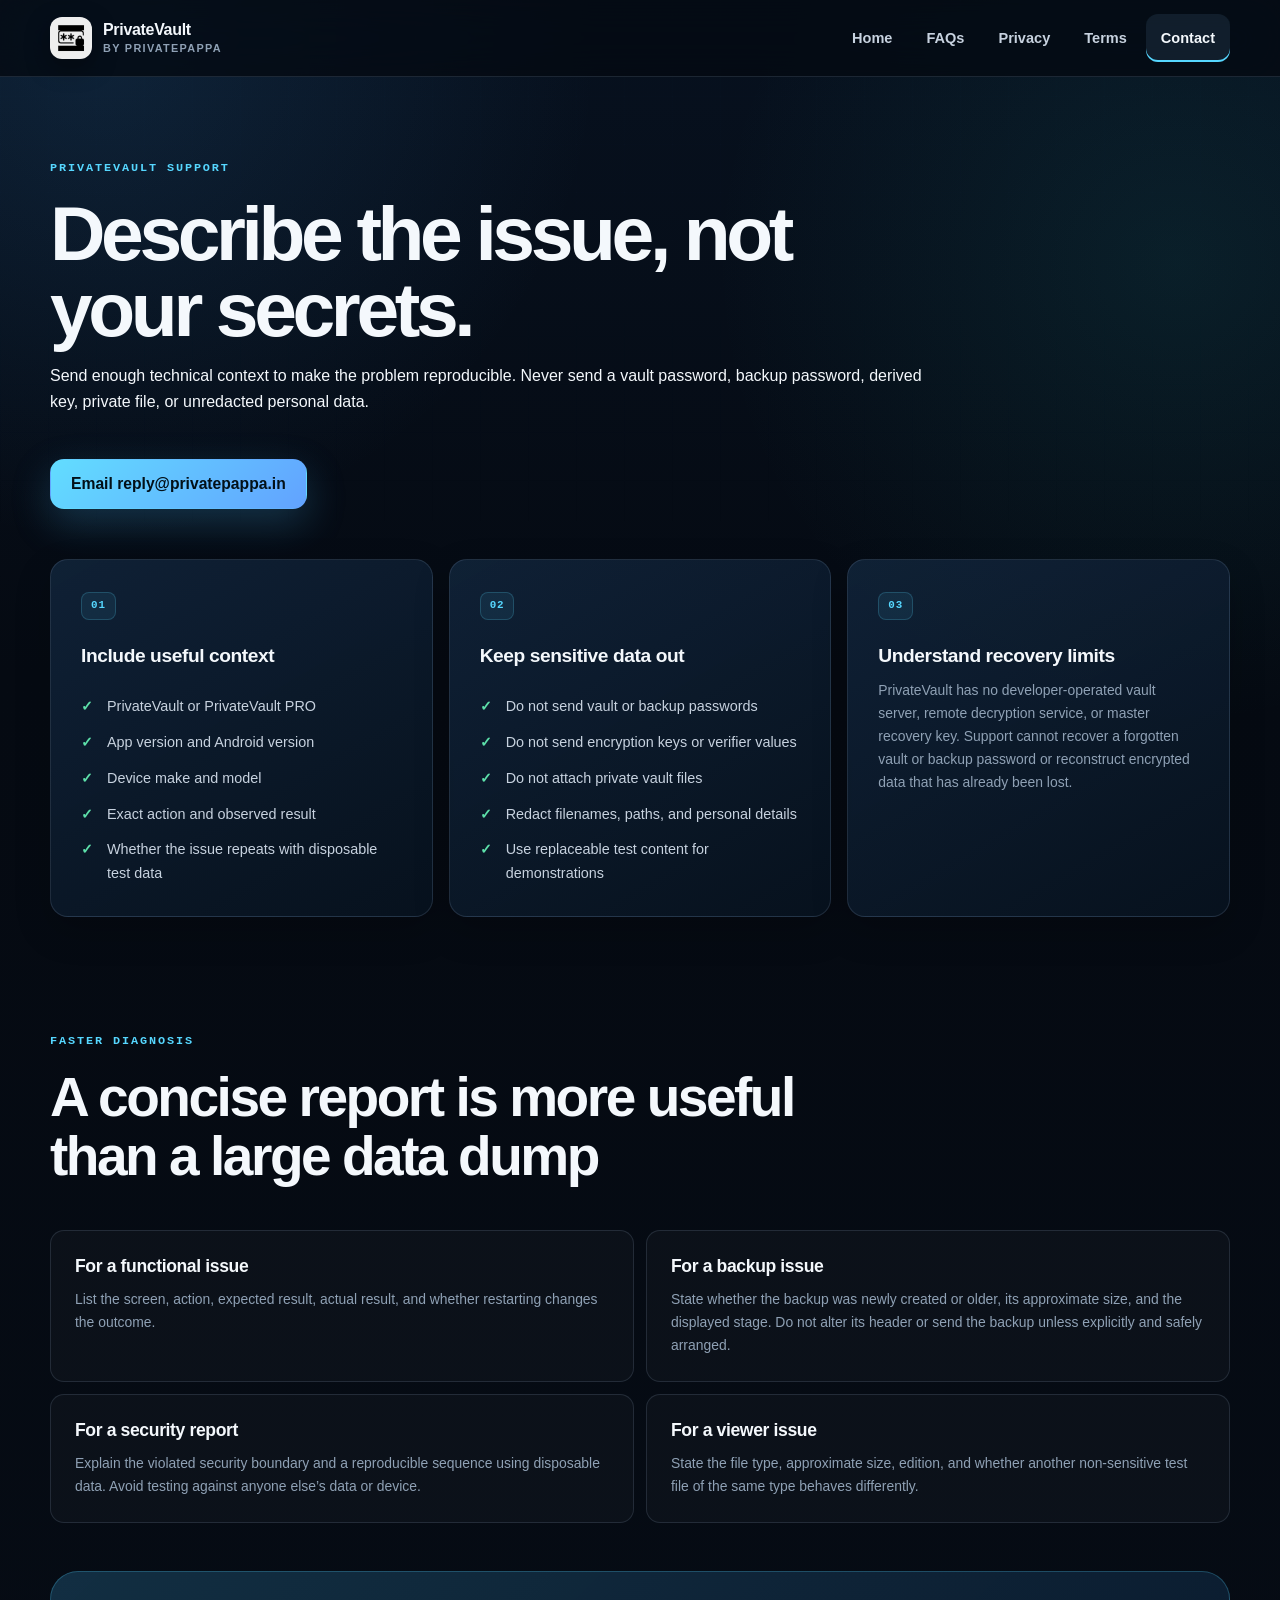
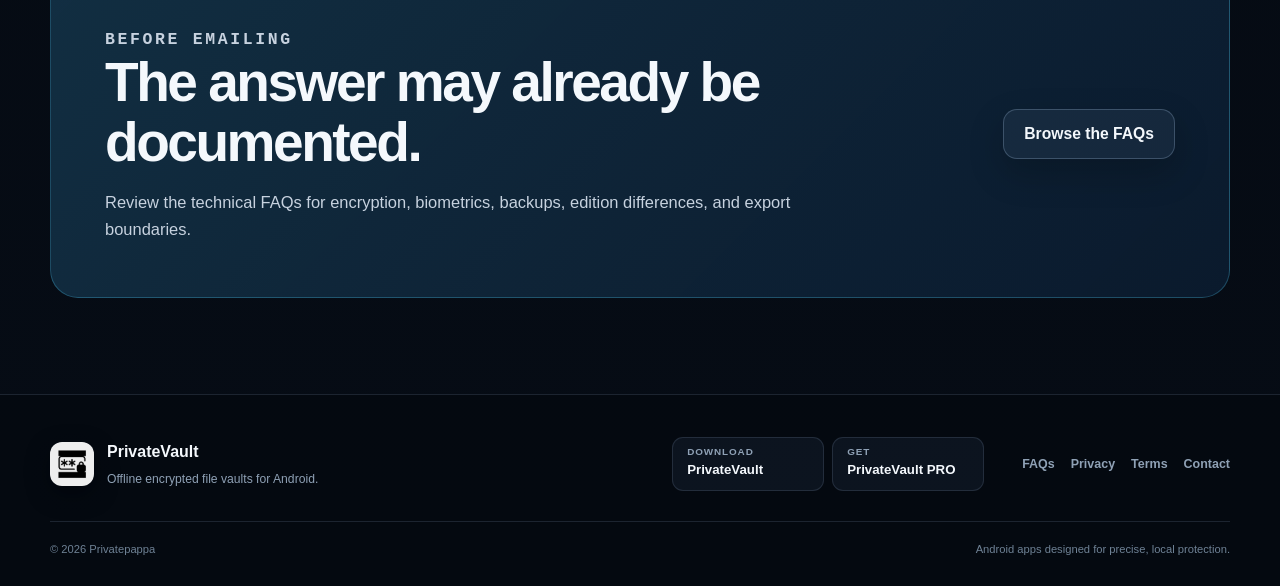
==== commit 46d8f465: "Reapply "Update PrivateVault website content and branding" This reverts commit b54bcfe0ff2ae32ba2065" ====
--- a/contact-us.html
+++ b/contact-us.html
@@ -1,105 +1,102 @@
-<!DOCTYPE html>
+<!doctype html>
 <html lang="en">
 <head>
-<meta charset="UTF-8" />
-<meta name="viewport" content="width=device-width, initial-scale=1.0" />
-<link rel="preconnect" href="https://fonts.googleapis.com" />
-<link rel="preconnect" href="https://fonts.gstatic.com" crossorigin />
-<link href="https://fonts.googleapis.com/css2?family=Inter:wght@400;600;700&display=swap" rel="stylesheet" />
-<title>Contact Us - PrivateVault | Privatepappa</title>
-<meta name="description" content="PrivateVault PRO and PrivateVault are offline encrypted secure storage applications for safely storing and managing personal files on your Android device without cloud or internet access requirement." />
-<meta http-equiv="Content-Security-Policy" content="default-src 'self'; img-src 'self' data: blob:; style-src 'self' https://fonts.googleapis.com; font-src 'self' https://fonts.gstatic.com; script-src 'self'; object-src 'none'; base-uri 'self'; frame-ancestors 'none'; form-action 'self';" />
-<link rel="icon" href="/favicon.ico" sizes="any">
-<link rel="icon" type="image/png" sizes="48x48" href="/favicon-48x48.png">
-<link rel="icon" type="image/png" sizes="96x96" href="/favicon-96x96.png">
-<link rel="icon" type="image/png" sizes="192x192" href="/favicon-192x192.png">
-<link rel="apple-touch-icon" sizes="180x180" href="/apple-touch-icon.png">
-<link rel="manifest" href="/site.webmanifest">
-<link rel="stylesheet" href="./css/style.css" />
-<!-- Open Graph -->
-<meta property="og:type" content="website" />
-<meta property="og:site_name" content="PrivateVault PRO &amp; PrivateVault" />
-<meta property="og:url" content="https://privatepappa.in/contact-us.html" />
-<meta property="og:title" content="Contact Us - PrivateVault | Privatepappa" />
-<meta property="og:description" content="PrivateVault PRO and PrivateVault are offline encrypted secure storage applications for safely storing and managing personal files on your Android device without cloud or internet access requirement." />
-<meta property="og:image" content="https://privatepappa.in/assets/logo.png" />
-<meta property="og:image:width" content="512" />
-<meta property="og:image:height" content="512" />
-<meta property="og:image:type" content="image/png" />
-<meta property="og:image:alt" content="PrivateVault app icon" />
-<!-- Canonical -->
-<link rel="canonical" href="https://privatepappa.in/contact-us.html" />
-<!-- Structured Data -->
-<script type="application/ld+json">
-{
-  "@context": "https://schema.org",
-  "@type": "WebSite",
-  "name": "PrivateVault PRO & PrivateVault",
-  "url": "https://privatepappa.in",
-  "logo": "https://privatepappa.in/assets/logo.png",
-  "description": "PrivateVault PRO and PrivateVault are offline encrypted secure storage applications for safely storing and managing personal files on your Android device without cloud or internet access requirement."
-}
-</script>
+  <meta charset="utf-8" />
+  <meta name="viewport" content="width=device-width, initial-scale=1" />
+  <meta name="theme-color" content="#07111f" />
+  <meta http-equiv="Content-Security-Policy" content="default-src 'self'; img-src 'self' data:; style-src 'self'; script-src 'self'; object-src 'none'; base-uri 'self'; form-action 'self'; upgrade-insecure-requests" />
+  <title>Contact and Support | PrivateVault</title>
+  <meta name="description" content="Contact PrivateVault support and learn which device, app-version, and reproduction details help diagnose an issue without exposing passwords or private files." />
+  <link rel="canonical" href="https://privatepappa.in/contact-us.html" />
+  <link rel="icon" href="/favicon.ico" sizes="any" />
+  <link rel="icon" type="image/png" sizes="48x48" href="/favicon-48x48.png" />
+  <link rel="icon" type="image/png" sizes="96x96" href="/favicon-96x96.png" />
+  <link rel="icon" type="image/png" sizes="192x192" href="/favicon-192x192.png" />
+  <link rel="apple-touch-icon" sizes="180x180" href="/apple-touch-icon.png" />
+  <link rel="manifest" href="/site.webmanifest" />
+  <link rel="stylesheet" href="./css/style.css" />
+  <script src="./js/app.js" defer></script>
+  <meta property="og:type" content="website" />
+  <meta property="og:site_name" content="PrivateVault by Privatepappa" />
+  <meta property="og:url" content="https://privatepappa.in/contact-us.html" />
+  <meta property="og:title" content="Contact and Support | PrivateVault" />
+  <meta property="og:description" content="Get help with PrivateVault or PrivateVault PRO without exposing passwords, keys, or private content." />
+  <meta property="og:image" content="https://privatepappa.in/assets/app-icon.png" />
+  <meta property="og:image:width" content="512" />
+  <meta property="og:image:height" content="512" />
+  <meta property="og:image:alt" content="PrivateVault app icon" />
 </head>
 <body>
-<header class="site-header">
-  <nav class="navbar">
-    <div class="brand">
-      <a href="/" aria-label="Privatepappain home">
-        <img src="./assets/logo.png" alt="Privatepappain logo" width="34" height="34" />
-      </a>
-      <a class="brand-name" href="https://play.google.com/store/apps/dev?id=5408184378487018251" target="_blank" rel="noopener noreferrer" aria-label="Privatepappain on Google Play">Privatepappain</a>
+  <a class="skip-link" href="#main-content">Skip to content</a>
+  <header class="site-header">
+    <nav class="navbar" aria-label="Primary navigation">
+      <a class="brand" href="./index.html" aria-label="PrivateVault home"><img src="./assets/app-icon.png" alt="" width="42" height="42" /><span class="brand-copy"><strong>PrivateVault</strong><small>by Privatepappa</small></span></a>
+      <button class="nav-toggle" type="button" aria-expanded="false" aria-controls="site-navigation"><span class="sr-only">Toggle navigation</span><span></span><span></span><span></span></button>
+      <div class="nav-links" id="site-navigation"><a href="./index.html">Home</a><a href="./faq.html">FAQs</a><a href="./privacy-policy.html">Privacy</a><a href="./terms-of-service.html">Terms</a><a class="active" href="./contact-us.html" aria-current="page">Contact</a></div>
+    </nav>
+  </header>
+
+  <main id="main-content" class="page inner-page">
+    <section class="page-title contact-title">
+      <p class="eyebrow">PrivateVault support</p>
+      <h1>Describe the issue, not your secrets.</h1>
+      <p>Send enough technical context to make the problem reproducible. Never send a vault password, backup password, derived key, private file, or unredacted personal data.</p>
+      <a class="btn btn-primary btn-compact" href="mailto:reply@privatepappa.in">Email reply@privatepappa.in</a>
+    </section>
+
+    <section class="support-grid">
+      <article class="support-card">
+        <span class="feature-code">01</span>
+        <h2>Include useful context</h2>
+        <ul class="check-list">
+          <li>PrivateVault or PrivateVault PRO</li>
+          <li>App version and Android version</li>
+          <li>Device make and model</li>
+          <li>Exact action and observed result</li>
+          <li>Whether the issue repeats with disposable test data</li>
+        </ul>
+      </article>
+      <article class="support-card">
+        <span class="feature-code">02</span>
+        <h2>Keep sensitive data out</h2>
+        <ul class="check-list">
+          <li>Do not send vault or backup passwords</li>
+          <li>Do not send encryption keys or verifier values</li>
+          <li>Do not attach private vault files</li>
+          <li>Redact filenames, paths, and personal details</li>
+          <li>Use replaceable test content for demonstrations</li>
+        </ul>
+      </article>
+      <article class="support-card">
+        <span class="feature-code">03</span>
+        <h2>Understand recovery limits</h2>
+        <p>PrivateVault has no developer-operated vault server, remote decryption service, or master recovery key. Support cannot recover a forgotten vault or backup password or reconstruct encrypted data that has already been lost.</p>
+      </article>
+    </section>
+
+    <section class="section support-details">
+      <div class="section-heading"><p class="eyebrow">Faster diagnosis</p><h2>A concise report is more useful than a large data dump</h2></div>
+      <div class="boundary-grid">
+        <article><h3>For a functional issue</h3><p>List the screen, action, expected result, actual result, and whether restarting changes the outcome.</p></article>
+        <article><h3>For a backup issue</h3><p>State whether the backup was newly created or older, its approximate size, and the displayed stage. Do not alter its header or send the backup unless explicitly and safely arranged.</p></article>
+        <article><h3>For a security report</h3><p>Explain the violated security boundary and a reproducible sequence using disposable data. Avoid testing against anyone else’s data or device.</p></article>
+        <article><h3>For a viewer issue</h3><p>State the file type, approximate size, edition, and whether another non-sensitive test file of the same type behaves differently.</p></article>
+      </div>
+    </section>
+
+    <section class="support-banner">
+      <div><p class="eyebrow">Before emailing</p><h2>The answer may already be documented.</h2><p>Review the technical FAQs for encryption, biometrics, backups, edition differences, and export boundaries.</p></div>
+      <a class="btn btn-secondary btn-compact" href="./faq.html">Browse the FAQs</a>
+    </section>
+  </main>
+
+  <footer class="site-footer">
+    <div class="page footer-grid">
+      <div class="footer-brand"><img src="./assets/app-icon.png" alt="" width="44" height="44" /><div><strong>PrivateVault</strong><p>Offline encrypted file vaults for Android.</p></div></div>
+      <nav class="footer-downloads" aria-label="Download the apps"><a href="https://play.google.com/store/apps/details?id=com.privatepappain.privatevault" target="_blank" rel="noopener noreferrer"><span>Download</span><strong>PrivateVault</strong></a><a href="https://play.google.com/store/apps/details?id=com.privatepappain.privatevault.pro" target="_blank" rel="noopener noreferrer"><span>Get</span><strong>PrivateVault PRO</strong></a></nav>
+      <nav class="footer-links" aria-label="Footer navigation"><a href="./faq.html">FAQs</a><a href="./privacy-policy.html">Privacy</a><a href="./terms-of-service.html">Terms</a><a href="./contact-us.html">Contact</a></nav>
     </div>
-    <div class="nav-links" aria-label="Main navigation">
-      <a class="" href="/">Home</a>
-      <a class="" href="./faq.html">FAQs</a>
-      <a class="" href="./privacy-policy.html">Privacy Policy</a>
-      <a class="" href="./terms-of-service.html">Terms of Service</a>
-      <a class="active" href="./contact-us.html">Contact Us</a>
-    </div>
-  </nav>
-</header>
-<main class="page">
-  <section class="page-title">
-    <h1>Contact Us</h1>
-    <p>
-      For support, privacy questions, app inquiries, or website requests, contact the
-      PrivateVault PRO &amp; PrivateVault developer support address below.
-    </p>
-  </section>
-
-  <section class="content-stack">
-    <article class="policy-card">
-      <h2>Email</h2>
-      <p>Send your message to:</p>
-      <a class="contact-box" href="mailto:reply@privatepappa.in">reply@privatepappa.in</a>
-    </article>
-
-    <article class="policy-card">
-      <h2>Offline Privacy Note</h2>
-      <p>
-        Because PrivateVault and PrivateVault PRO operate as fully offline encrypted environments on your device, all data and encryption keys stay strictly local. The developer does not run any cloud servers, meaning we have no way to access your vault, reset passwords, or recover lost files.
-      </p>
-    </article>
-
-    <article class="policy-card">
-      <h2>Support Guidance</h2>
-      <p>
-        When asking for support, include your app version, Android version, device model,
-        and a clear description of the issue. Do not send vault passwords or private files.
-      </p>
-    </article>
-  </section>
-</main>
-<footer class="site-footer">
-  <div class="footer-inner">
-    <span>© 2026 privatepappa.in</span>
-    <span>
-      <a href="./privacy-policy.html">Privacy Policy</a> ·
-      <a href="./terms-of-service.html">Terms of Service</a> ·
-      <a href="mailto:reply@privatepappa.in">reply@privatepappa.in</a>
-    </span>
-  </div>
-</footer>
+    <div class="page footer-meta"><span>© 2026 Privatepappa</span><span>Android apps designed for precise, local protection.</span></div>
+  </footer>
 </body>
 </html>
--- a/css/style.css
+++ b/css/style.css
@@ -1,997 +1,1571 @@
-/* PrivateVault Website Global Styles */
-
-/* ─── Design Tokens ─────────────────────────────────────────── */
 :root {
-  --bg: #07080c;
-  --bg-soft: #0d0e16;
-  --surface: rgba(255,255,255,0.05);
-  --surface-strong: rgba(255,255,255,0.09);
-  --text: #eef0f6;
-  --text-secondary: #b8bdd0;
-  --muted: #7a8299;
-  --accent: #6d8dff;
-  --accent-light: #9db4ff;
-  --accent-2: #16c7a5;
-  --warning: #ffcf66;
-  --danger: #ff7d7d;
-  --border: rgba(255,255,255,0.09);
-  --border-strong: rgba(255,255,255,0.15);
-  --shadow-sm: 0 4px 24px rgba(0,0,0,.28);
-  --shadow: 0 20px 60px rgba(0,0,0,.38);
-  --shadow-accent: 0 8px 40px rgba(109,141,255,.22);
-  --radius-xl: 22px;
-  --radius-md: 14px;
-  --max: 1200px;
-
-  /* Type scale */
-  --text-xs:   0.75rem;   /* 12px */
-  --text-sm:   0.875rem;  /* 14px */
-  --text-base: 1rem;      /* 16px */
-  --text-md:   1.125rem;  /* 18px */
-  --text-lg:   1.25rem;   /* 20px */
-  --text-xl:   1.5rem;    /* 24px */
-
-  /* Weights */
-  --fw-normal:    400;
-  --fw-medium:    500;
-  --fw-semibold:  600;
-  --fw-bold:      700;
-  --fw-extrabold: 800;
-}
-
-/* ─── Reset ─────────────────────────────────────────────────── */
-*, *::before, *::after {
+  color-scheme: dark;
+  --bg: #050a12;
+  --bg-elevated: #091321;
+  --panel: rgba(14, 28, 46, 0.78);
+  --panel-solid: #0d1b2d;
+  --panel-soft: rgba(15, 32, 52, 0.58);
+  --text: #f4f8fc;
+  --text-soft: #c7d2df;
+  --muted: #8fa1b5;
+  --line: rgba(154, 180, 210, 0.16);
+  --line-strong: rgba(154, 180, 210, 0.29);
+  --cyan: #56d7ff;
+  --blue: #6195ff;
+  --green: #5de0aa;
+  --amber: #f1c66d;
+  --danger: #ff8b93;
+  --max: 1180px;
+  --radius-sm: 10px;
+  --radius: 18px;
+  --radius-lg: 28px;
+  --shadow: 0 24px 70px rgba(0, 0, 0, 0.3);
+  --shadow-soft: 0 14px 36px rgba(0, 0, 0, 0.2);
+}
+
+* {
   box-sizing: border-box;
 }
 
 html {
   scroll-behavior: smooth;
-  font-size: 16px;
-  height: 100%;
-  /* Solid page bg — gradients live in body::before */
-  background: #07080c;
-}
-
-/* ─── Base ──────────────────────────────────────────────────── */
-/* ── P1 FIX: Gradient background on a fixed compositor layer ──
-   background-attachment:fixed forces CPU repaint on every scroll.
-   Moving gradients to body::before with position:fixed paints once
-   as a GPU layer, eliminating desktop scroll lag.                 */
+  scroll-padding-top: 96px;
+}
+
 body {
+  min-width: 320px;
+  min-height: 100vh;
   margin: 0;
   color: var(--text);
-  background: transparent; /* gradients now in body::before */
-  font-family: 'Inter', ui-sans-serif, system-ui, -apple-system, BlinkMacSystemFont, 'Segoe UI', Arial, sans-serif;
-  font-size: var(--text-base);
-  line-height: 1.6;
+  background:
+    radial-gradient(circle at 8% 2%, rgba(49, 121, 181, 0.18), transparent 31rem),
+    radial-gradient(circle at 92% 12%, rgba(41, 179, 177, 0.1), transparent 29rem),
+    linear-gradient(180deg, #07111f 0%, var(--bg) 42rem, #060c15 100%);
+  font-family: Inter, ui-sans-serif, -apple-system, BlinkMacSystemFont, "Segoe UI", Roboto, Helvetica, Arial, sans-serif;
+  font-size: 16px;
+  line-height: 1.65;
+  text-rendering: optimizeLegibility;
   -webkit-font-smoothing: antialiased;
-  -moz-osx-font-smoothing: grayscale;
-  /* P3 FIX: text-rendering moved to headings only (see below) */
-  display: flex;
-  flex-direction: column;
-  min-height: 100vh;
-  text-align: left;
 }
 
 body::before {
+  position: fixed;
+  z-index: -1;
+  inset: 0;
   content: "";
+  pointer-events: none;
+  opacity: 0.18;
+  background-image:
+    linear-gradient(rgba(128, 160, 190, 0.08) 1px, transparent 1px),
+    linear-gradient(90deg, rgba(128, 160, 190, 0.08) 1px, transparent 1px);
+  background-size: 48px 48px;
+  mask-image: linear-gradient(to bottom, #000, transparent 45rem);
+}
+
+img {
+  display: block;
+  max-width: 100%;
+}
+
+a {
+  color: var(--cyan);
+  text-underline-offset: 0.2em;
+}
+
+a:hover {
+  color: #9ceaff;
+}
+
+button,
+input {
+  font: inherit;
+}
+
+button,
+a {
+  -webkit-tap-highlight-color: transparent;
+}
+
+:focus-visible {
+  outline: 3px solid rgba(86, 215, 255, 0.75);
+  outline-offset: 3px;
+}
+
+.sr-only {
+  position: absolute;
+  width: 1px;
+  height: 1px;
+  padding: 0;
+  margin: -1px;
+  overflow: hidden;
+  clip: rect(0, 0, 0, 0);
+  white-space: nowrap;
+  border: 0;
+}
+
+.skip-link {
   position: fixed;
-  inset: 0;
-  z-index: -1;
-  background:
-    radial-gradient(ellipse 60% 50% at 10% -10%, rgba(109,141,255,.28), transparent),
-    radial-gradient(ellipse 50% 40% at 90% 5%,  rgba(22,199,165,.18), transparent),
-    radial-gradient(ellipse 40% 30% at 50% 110%,rgba(162,109,255,.12), transparent),
-    var(--bg);
-  pointer-events: none;
-}
-
-/* P3 FIX: text-rendering only on headings where it matters */
-h1, h2, h3, h4, h5, h6 {
-  text-rendering: optimizeLegibility;
-}
-
-a {
-  color: inherit;
-}
-
-img, svg {
-  max-width: 100%;
-}
-
-/* ─── Header & Nav ──────────────────────────────────────────── */
+  z-index: 100;
+  top: 12px;
+  left: 12px;
+  padding: 10px 16px;
+  color: #03111b;
+  background: var(--cyan);
+  border-radius: var(--radius-sm);
+  font-weight: 800;
+  transform: translateY(-160%);
+  transition: transform 0.18s ease;
+}
+
+.skip-link:focus {
+  color: #03111b;
+  transform: translateY(0);
+}
+
+.page {
+  width: min(var(--max), calc(100% - 48px));
+  margin-inline: auto;
+}
+
 .site-header {
   position: sticky;
+  z-index: 50;
   top: 0;
-  z-index: 20;
-  background: rgba(7,8,12,.88);
-  /* P2 FIX: Reduced blur from 24px→12px — high blur forces expensive
-     real-time compositing pass on every scroll frame on desktop */
-  backdrop-filter: blur(12px);
-  -webkit-backdrop-filter: blur(12px);
-  border-bottom: 1px solid var(--border);
+  border-bottom: 1px solid var(--line);
+  background: rgba(5, 10, 18, 0.82);
+  backdrop-filter: blur(20px) saturate(140%);
 }
 
 .navbar {
-  width: min(var(--max), calc(100% - 40px));
-  margin: auto;
-  padding: 14px 0;
   display: flex;
   align-items: center;
   justify-content: space-between;
-  gap: 18px;
+  width: min(var(--max), calc(100% - 48px));
+  min-height: 76px;
+  margin-inline: auto;
+  gap: 28px;
 }
 
 .brand {
+  display: inline-flex;
+  align-items: center;
+  min-height: 48px;
+  gap: 11px;
+  color: var(--text);
+  text-decoration: none;
+}
+
+.brand:hover {
+  color: var(--text);
+}
+
+.brand img,
+.footer-brand img {
+  border-radius: 12px;
+  box-shadow: 0 8px 24px rgba(0, 0, 0, 0.34);
+}
+
+.brand-copy {
+  display: grid;
+  line-height: 1.08;
+}
+
+.brand-copy strong {
+  font-size: 1rem;
+  letter-spacing: -0.02em;
+}
+
+.brand-copy small {
+  margin-top: 5px;
+  color: var(--muted);
+  font-size: 0.68rem;
+  font-weight: 700;
+  letter-spacing: 0.12em;
+  text-transform: uppercase;
+}
+
+.nav-links {
   display: flex;
   align-items: center;
-  gap: 10px;
-  font-size: var(--text-md);
-  font-weight: var(--fw-bold);
-  letter-spacing: -.025em;
-  color: var(--text);
-  flex-shrink: 0;
-}
-
-.brand-name {
-  color: var(--text);
-  text-decoration: none !important;
-  font-size: var(--text-md);
-  font-weight: var(--fw-bold);
-  letter-spacing: -.025em;
-  transition: color .15s ease;
-}
-
-.brand-name:hover {
-  color: var(--accent-light);
-  text-decoration: none !important;
-}
-
-.brand img {
-  width: 34px;
-  height: 34px;
-  border-radius: 9px;
-  box-shadow: 0 3px 12px rgba(0,0,0,.35);
-  flex-shrink: 0;
-}
-
-.nav-links {
-  display: flex;
-  gap: 2px;
+  gap: 4px;
+}
+
+.nav-links a {
+  display: inline-flex;
   align-items: center;
-  flex-wrap: wrap;
-}
-
-.nav-links a {
-  color: var(--muted);
+  min-height: 48px;
+  padding: 0 15px;
+  color: var(--text-soft);
+  border-radius: 12px;
+  font-size: 0.91rem;
+  font-weight: 700;
   text-decoration: none;
-  font-weight: var(--fw-medium);
-  font-size: var(--text-sm);
-  padding: 6px 12px;
-  border-radius: 8px;
-  letter-spacing: .01em;
-  transition: color .15s ease, background .15s ease;
-}
-
-.nav-links a:hover {
-  color: var(--text-secondary);
-  background: rgba(255,255,255,.06);
-}
-
+  transition: color 0.18s ease, background 0.18s ease;
+}
+
+.nav-links a:hover,
 .nav-links a.active {
   color: var(--text);
-  background: rgba(255,255,255,.08);
-  font-weight: var(--fw-semibold);
-}
-
-/* ─── Page layout ───────────────────────────────────────────── */
-.page {
-  width: min(var(--max), calc(100% - 40px));
-  margin: auto;
-  flex: 1 0 auto;
-}
-
-/* ─── Hero ──────────────────────────────────────────────────── */
+  background: rgba(128, 181, 230, 0.1);
+}
+
+.nav-links a.active {
+  box-shadow: inset 0 -2px 0 var(--cyan);
+}
+
+.nav-toggle {
+  display: none;
+  align-items: center;
+  justify-content: center;
+  flex-direction: column;
+  width: 48px;
+  height: 48px;
+  padding: 0;
+  gap: 5px;
+  color: var(--text);
+  background: var(--panel-soft);
+  border: 1px solid var(--line);
+  border-radius: 12px;
+  cursor: pointer;
+}
+
+.nav-toggle > span:not(.sr-only) {
+  width: 20px;
+  height: 2px;
+  background: currentColor;
+  border-radius: 2px;
+  transition: transform 0.18s ease, opacity 0.18s ease;
+}
+
+.nav-toggle[aria-expanded="true"] > span:nth-child(2) {
+  transform: translateY(7px) rotate(45deg);
+}
+
+.nav-toggle[aria-expanded="true"] > span:nth-child(3) {
+  opacity: 0;
+}
+
+.nav-toggle[aria-expanded="true"] > span:nth-child(4) {
+  transform: translateY(-7px) rotate(-45deg);
+}
+
 .hero {
-  padding: 48px 0 64px;
-  display: grid;
-  grid-template-columns: 1fr 420px;
-  gap: 56px;
+  display: grid;
+  grid-template-columns: minmax(0, 1.18fr) minmax(360px, 0.82fr);
   align-items: center;
-}
-
-/* Hero heading — gradient text */
+  gap: clamp(44px, 7vw, 92px);
+  min-height: 660px;
+  padding-block: 88px 96px;
+}
+
+.eyebrow {
+  margin: 0 0 16px;
+  color: var(--cyan);
+  font-family: "SFMono-Regular", Consolas, "Liberation Mono", monospace;
+  font-size: 0.74rem;
+  font-weight: 800;
+  letter-spacing: 0.16em;
+  text-transform: uppercase;
+}
+
 .hero h1,
 .page-title h1 {
-  margin: 0 0 .2em;
-  font-size: 2.5rem;
-  font-weight: var(--fw-extrabold);
-  line-height: 1.1;
-  letter-spacing: -.04em;
-  background: linear-gradient(140deg, #fff 30%, rgba(180,196,255,.80) 100%);
-  -webkit-background-clip: text;
-  -webkit-text-fill-color: transparent;
-  background-clip: text;
-}
-
-.hero p,
-.page-title p {
-  color: var(--text-secondary);
-  font-size: var(--text-lg);
-  line-height: 1.75;
-  max-width: 640px;
-  font-weight: var(--fw-normal);
-  margin-top: 0;
-}
-
-/* ─── Hero card ─────────────────────────────────────────────── */
-.hero-card {
-  background: linear-gradient(160deg, rgba(255,255,255,.09) 0%, rgba(255,255,255,.04) 100%);
-  border: 1px solid var(--border-strong);
-  border-radius: 28px;
-  padding: 32px;
-  box-shadow: var(--shadow), var(--shadow-accent);
-  position: relative;
-  overflow: hidden;
-  /* P4 FIX: own compositor layer for shadow/transform animations */
-  will-change: transform;
-}
-
-.hero-card::before {
-  content: "";
-  position: absolute;
-  top: -80px;
-  right: -60px;
-  width: 260px;
-  height: 260px;
-  background: radial-gradient(circle, rgba(109,141,255,.22) 0%, transparent 70%);
-  pointer-events: none;
-}
-
-.hero-card::after {
-  content: "";
-  position: absolute;
-  bottom: -60px;
-  left: -40px;
-  width: 180px;
-  height: 180px;
-  background: radial-gradient(circle, rgba(22,199,165,.10) 0%, transparent 70%);
-  pointer-events: none;
-}
-
-.hero-card h2 {
-  font-size: var(--text-xl);
-  font-weight: var(--fw-bold);
-  letter-spacing: -.025em;
-  line-height: 1.28;
-  margin: 0 0 8px;
+  max-width: 840px;
+  margin: 0;
   color: var(--text);
-}
-
-.hero-card > p {
-  color: var(--muted);
-  font-size: var(--text-sm);
-  line-height: 1.7;
-  margin: 0;
-}
-
-.app-icon-large {
-  width: 128px;
-  height: 128px;
-  border-radius: 28px;
-  display: block;
-  margin-bottom: 20px;
-  position: relative;
-  box-shadow: 0 8px 32px rgba(0,0,0,.30);
-}
-
-/* ─── Badges ────────────────────────────────────────────────── */
-.badge-row {
-  display: flex;
-  flex-wrap: wrap;
-  gap: 7px;
-  margin: 16px 0;
-}
-
-.badge {
-  display: inline-flex;
-  align-items: center;
-  gap: 5px;
-  border: 1px solid var(--border);
-  background: rgba(255,255,255,.05);
-  padding: 4px 10px;
-  border-radius: 999px;
-  color: var(--muted);
-  font-weight: var(--fw-medium);
-  font-size: var(--text-xs);
-  letter-spacing: .05em;
-  text-transform: uppercase;
-}
-
-/* ─── CTA Row & Buttons ─────────────────────────────────────── */
+  font-size: clamp(2.65rem, 6.2vw, 5.25rem);
+  line-height: 0.99;
+  letter-spacing: -0.057em;
+}
+
+.hero h1 {
+  max-width: 760px;
+}
+
+.hero-lead {
+  max-width: 700px;
+  margin: 28px 0 0;
+  color: var(--text-soft);
+  font-size: clamp(1.05rem, 2vw, 1.25rem);
+  line-height: 1.68;
+}
+
 .cta-row {
   display: flex;
   flex-direction: column;
-  gap: 10px;
-  margin-top: 24px;
-}
-
-/* KEY FIX: use `flex` not `inline-flex` so width:100% works correctly */
+  gap: 12px;
+  margin-top: 28px;
+}
+
+.cta-row-inline {
+  flex-direction: row;
+  flex-wrap: wrap;
+}
+
 .btn {
+  display: inline-flex;
+  align-items: center;
+  justify-content: center;
+  flex-direction: column;
+  min-width: 220px;
+  min-height: 58px;
+  padding: 10px 22px;
+  gap: 1px;
+  color: var(--text);
+  border: 1px solid transparent;
+  border-radius: 14px;
+  box-shadow: var(--shadow-soft);
+  font-size: 0.98rem;
+  font-weight: 800;
+  line-height: 1.3;
+  text-align: center;
+  text-decoration: none;
+  transition: transform 0.18s ease, background 0.18s ease, border-color 0.18s ease, box-shadow 0.18s ease;
+}
+
+.btn:hover {
+  color: var(--text);
+  transform: translateY(-2px);
+}
+
+.btn-primary {
+  color: #021018;
+  background: linear-gradient(135deg, #62ddff, #62a2ff);
+  box-shadow: 0 14px 38px rgba(64, 168, 225, 0.25);
+}
+
+.btn-primary:hover {
+  color: #021018;
+  background: linear-gradient(135deg, #8be7ff, #86b9ff);
+  box-shadow: 0 18px 44px rgba(64, 168, 225, 0.35);
+}
+
+.btn-secondary {
+  background: rgba(139, 179, 217, 0.08);
+  border-color: var(--line-strong);
+}
+
+.btn-secondary:hover {
+  background: rgba(139, 179, 217, 0.14);
+  border-color: rgba(86, 215, 255, 0.45);
+}
+
+.btn-kicker {
+  font-size: 0.68rem;
+  font-weight: 700;
+  letter-spacing: 0.08em;
+  opacity: 0.72;
+  text-transform: uppercase;
+}
+
+.btn-compact {
+  flex-direction: row;
+  min-width: 0;
+  min-height: 50px;
+  padding: 12px 20px;
+}
+
+.microcopy {
+  margin: 16px 0 0;
+  color: var(--muted);
+  font-size: 0.82rem;
+}
+
+.security-console {
+  position: relative;
+  overflow: hidden;
+  padding: 28px;
+  background:
+    linear-gradient(160deg, rgba(24, 54, 82, 0.82), rgba(8, 19, 33, 0.95)),
+    var(--panel-solid);
+  border: 1px solid rgba(117, 201, 242, 0.24);
+  border-radius: var(--radius-lg);
+  box-shadow: var(--shadow);
+}
+
+.security-console::before {
+  position: absolute;
+  top: -90px;
+  right: -90px;
+  width: 250px;
+  height: 250px;
+  content: "";
+  background: radial-gradient(circle, rgba(86, 215, 255, 0.14), transparent 68%);
+}
+
+.console-header {
+  position: relative;
+  display: flex;
+  align-items: flex-end;
+  justify-content: space-between;
+  gap: 18px;
+  padding-bottom: 24px;
+  border-bottom: 1px solid var(--line);
+}
+
+.console-header img {
+  border-radius: 22px;
+  box-shadow: 0 16px 34px rgba(0, 0, 0, 0.3);
+}
+
+.console-header > div {
   display: flex;
   align-items: center;
-  justify-content: center;
-  width: 100%;
-  min-height: 50px;
-  padding: 0 20px;
-  border-radius: 12px;
-  text-decoration: none;
-  font-family: inherit;
-  font-weight: var(--fw-semibold);
-  font-size: var(--text-base);
-  letter-spacing: .015em;
-  border: 1px solid transparent;
-  transition: transform .18s ease, box-shadow .18s ease, background .18s ease, border-color .18s ease;
-  cursor: pointer;
-  white-space: nowrap;
   gap: 8px;
-  flex-shrink: 0;
-  /* P4 FIX: promote to own compositor layer for smooth hover animation */
-  will-change: transform;
-}
-
-.btn:hover {
-  transform: translateY(-2px);
-}
-
-.btn-primary {
-  background: linear-gradient(135deg, #5f83ff 0%, #9b5fff 100%);
-  color: #fff;
-  border-color: transparent;
-  box-shadow: 0 4px 22px rgba(109,141,255,.42), inset 0 1px 0 rgba(255,255,255,.18);
-}
-
-.btn-primary:hover {
-  background: linear-gradient(135deg, #7295ff 0%, #ae72ff 100%);
-  box-shadow: 0 8px 32px rgba(109,141,255,.58), inset 0 1px 0 rgba(255,255,255,.22);
-}
-
-.btn-secondary {
-  background: rgba(255,255,255,.07);
+}
+
+.status-dot {
+  width: 8px;
+  height: 8px;
+  background: var(--green);
+  border-radius: 50%;
+  box-shadow: 0 0 16px rgba(93, 224, 170, 0.8);
+}
+
+.mono,
+.tech-label,
+.feature-code,
+.step-number {
+  font-family: "SFMono-Regular", Consolas, "Liberation Mono", monospace;
+}
+
+.mono {
+  color: var(--text-soft);
+  font-size: 0.7rem;
+  font-weight: 800;
+  letter-spacing: 0.12em;
+}
+
+.spec-list {
+  margin: 0;
+}
+
+.spec-list > div {
+  display: flex;
+  align-items: baseline;
+  justify-content: space-between;
+  gap: 18px;
+  padding: 15px 0;
+  border-bottom: 1px solid var(--line);
+}
+
+.spec-list dt,
+.spec-list dd {
+  margin: 0;
+  font-size: 0.83rem;
+}
+
+.spec-list dt {
+  color: var(--muted);
+}
+
+.spec-list dd {
   color: var(--text);
-  border-color: var(--border-strong);
-  box-shadow: inset 0 1px 0 rgba(255,255,255,.09), 0 2px 10px rgba(0,0,0,.20);
-}
-
-.btn-secondary:hover {
-  background: rgba(255,255,255,.11);
-  border-color: rgba(255,255,255,.26);
-  box-shadow: inset 0 1px 0 rgba(255,255,255,.14), 0 4px 18px rgba(0,0,0,.28);
-}
-
-.coming-soon {
-  display: inline-flex;
-  margin-left: 10px;
-  padding: 3px 8px;
-  border-radius: 999px;
-  background: rgba(255,207,102,.15);
-  color: var(--warning);
-  font-size: var(--text-xs);
-  font-weight: var(--fw-semibold);
-  letter-spacing: .04em;
-  vertical-align: middle;
-}
-
-/* ─── Sections ──────────────────────────────────────────────── */
+  font-family: "SFMono-Regular", Consolas, "Liberation Mono", monospace;
+  font-weight: 700;
+  text-align: right;
+}
+
+.console-note {
+  margin: 20px 0 0;
+  color: var(--muted);
+  font-size: 0.78rem;
+  line-height: 1.6;
+}
+
+.trust-strip {
+  display: grid;
+  grid-template-columns: repeat(4, 1fr);
+  width: min(1320px, calc(100% - 32px));
+  margin: 0 auto;
+  overflow: hidden;
+  background: rgba(11, 24, 40, 0.92);
+  border: 1px solid var(--line);
+  border-radius: var(--radius);
+  box-shadow: var(--shadow-soft);
+}
+
+.trust-strip > div {
+  padding: 22px 24px;
+  border-right: 1px solid var(--line);
+}
+
+.trust-strip > div:last-child {
+  border-right: 0;
+}
+
+.trust-strip strong,
+.trust-strip span {
+  display: block;
+}
+
+.trust-strip strong {
+  margin-bottom: 5px;
+  font-size: 0.9rem;
+}
+
+.trust-strip span {
+  color: var(--muted);
+  font-size: 0.76rem;
+  line-height: 1.45;
+}
+
 .section {
-  padding: 5rem 0;
-  border-top: 1px solid var(--border);
-}
-
-.section:first-of-type {
-  border-top: none;
-}
-
-.section h2 {
-  margin: 0 0 12px;
-  font-size: 2rem;
-  font-weight: var(--fw-extrabold);
-  letter-spacing: -.035em;
-  line-height: 1.2;
-  background: linear-gradient(135deg, var(--text) 0%, var(--text-secondary) 100%);
-  -webkit-background-clip: text;
-  -webkit-text-fill-color: transparent;
-  background-clip: text;
-}
-
-.section-lead {
-  color: var(--text-secondary);
-  font-size: var(--text-md);
-  line-height: 1.6;
-  max-width: 80ch;
-  margin-bottom: 24px;
-  font-weight: var(--fw-normal);
-}
-
-/* ─── Feature grid & cards ──────────────────────────────────── */
-.grid {
-  display: grid;
-  grid-template-columns: repeat(3, 1fr);
+  padding-block: clamp(72px, 9vw, 116px);
+}
+
+.section-tinted {
+  border-block: 1px solid var(--line);
+  background: linear-gradient(180deg, rgba(11, 25, 42, 0.74), rgba(8, 17, 29, 0.56));
+}
+
+.section-heading {
+  max-width: 800px;
+  margin-bottom: 44px;
+}
+
+.section-heading h2,
+.boundary-panel h2,
+.compatibility-banner h2,
+.final-cta h2,
+.support-banner h2 {
+  margin: 0;
+  font-size: clamp(2rem, 4.3vw, 3.55rem);
+  line-height: 1.08;
+  letter-spacing: -0.045em;
+}
+
+.section-heading > p:last-child,
+.split-heading > p,
+.compatibility-banner p,
+.support-banner p {
+  color: var(--text-soft);
+  font-size: 1.03rem;
+}
+
+.section-heading > p:last-child {
+  max-width: 72ch;
+  margin: 18px 0 0;
+}
+
+.split-heading {
+  display: grid;
+  grid-template-columns: 1.1fr 0.9fr;
+  max-width: none;
+  gap: 64px;
+}
+
+.split-heading > p {
+  margin: 30px 0 0;
+}
+
+.architecture-flow {
+  display: grid;
+  grid-template-columns: repeat(4, 1fr);
   gap: 14px;
 }
 
-.card,
+.step-card,
+.tech-card,
+.feature-card,
+.edition-card,
+.support-card,
 .policy-card,
 .faq-card {
-  background: linear-gradient(160deg, rgba(255,255,255,.065) 0%, rgba(255,255,255,.025) 100%);
-  border: 1px solid var(--border);
-  border-radius: var(--radius-xl);
-  padding: 2rem;
-  box-shadow: var(--shadow-sm);
-  transition: border-color .22s ease, box-shadow .22s ease, transform .22s ease;
-}
-
-.card:hover {
-  border-color: var(--border-strong);
-  box-shadow: 0 12px 44px rgba(0,0,0,.22);
-  transform: translateY(-2px);
-}
-
-.card h3,
-.faq-card h3 {
-  margin-top: 0;
-  margin-bottom: 8px;
-  font-size: 1.5rem;
-  font-weight: var(--fw-semibold);
-  letter-spacing: -.015em;
+  background: linear-gradient(150deg, rgba(18, 38, 61, 0.82), rgba(8, 19, 32, 0.86));
+  border: 1px solid var(--line);
+  border-radius: var(--radius);
+  box-shadow: var(--shadow-soft);
+}
+
+.step-card {
+  position: relative;
+  padding: 28px 24px;
+}
+
+.step-card:not(:last-child)::after {
+  position: absolute;
+  top: 43px;
+  right: -10px;
+  z-index: 2;
+  width: 18px;
+  height: 18px;
+  color: var(--cyan);
+  content: "→";
+  font-size: 1rem;
+}
+
+.step-number {
+  display: inline-grid;
+  place-items: center;
+  width: 38px;
+  height: 38px;
+  margin-bottom: 42px;
+  color: var(--cyan);
+  background: rgba(86, 215, 255, 0.08);
+  border: 1px solid rgba(86, 215, 255, 0.22);
+  border-radius: 10px;
+  font-size: 0.75rem;
+  font-weight: 800;
+}
+
+.step-card h3,
+.tech-card h3,
+.feature-card h3,
+.edition-card h3,
+.support-card h2,
+.boundary-grid h3 {
+  margin: 0 0 10px;
+  font-size: 1.1rem;
   line-height: 1.3;
-  color: var(--text);
-}
-
-.policy-card h2 {
-  margin-top: 0;
-  font-size: var(--text-xl);
-  font-weight: var(--fw-bold);
-  letter-spacing: -.025em;
-  line-height: 1.25;
-  color: var(--text);
-}
-
-.card p,
-.policy-card p,
-.policy-card li,
-.faq-card p,
-.faq-card li {
+  letter-spacing: -0.022em;
+}
+
+.step-card p,
+.tech-card p,
+.feature-card p,
+.support-card p,
+.boundary-grid p {
+  margin: 0;
   color: var(--muted);
-  font-size: var(--text-sm);
-  line-height: 1.7;
-}
-
-.feature-icon {
-  width: 40px;
-  height: 40px;
-  border-radius: 11px;
-  display: grid;
-  place-items: center;
-  background: linear-gradient(135deg, rgba(109,141,255,.18), rgba(109,141,255,.06));
-  font-size: 18px;
-  margin-bottom: 14px;
-  border: 1px solid rgba(109,141,255,.15);
-}
-
-/* ─── Page title (inner pages) ──────────────────────────────── */
+  font-size: 0.87rem;
+}
+
+.tech-grid,
+.feature-grid {
+  display: grid;
+  grid-template-columns: repeat(2, 1fr);
+  gap: 16px;
+}
+
+.tech-card,
+.feature-card {
+  padding: 30px;
+}
+
+.tech-label,
+.feature-code {
+  display: inline-flex;
+  align-items: center;
+  min-height: 28px;
+  margin-bottom: 24px;
+  padding: 4px 9px;
+  color: var(--green);
+  background: rgba(93, 224, 170, 0.08);
+  border: 1px solid rgba(93, 224, 170, 0.2);
+  border-radius: 8px;
+  font-size: 0.68rem;
+  font-weight: 800;
+  letter-spacing: 0.08em;
+}
+
+.feature-grid {
+  grid-template-columns: repeat(3, 1fr);
+}
+
+.feature-card {
+  min-height: 228px;
+}
+
+.feature-card .feature-code,
+.support-card .feature-code {
+  color: var(--cyan);
+  background: rgba(86, 215, 255, 0.08);
+  border-color: rgba(86, 215, 255, 0.2);
+}
+
+.edition-grid {
+  display: grid;
+  grid-template-columns: repeat(2, 1fr);
+  gap: 20px;
+}
+
+.edition-card {
+  padding: 34px;
+}
+
+.edition-card-pro {
+  border-color: rgba(86, 215, 255, 0.35);
+  background:
+    radial-gradient(circle at 90% 8%, rgba(86, 215, 255, 0.12), transparent 18rem),
+    linear-gradient(150deg, rgba(20, 46, 72, 0.9), rgba(8, 19, 32, 0.9));
+}
+
+.edition-header {
+  display: flex;
+  align-items: flex-start;
+  justify-content: space-between;
+  gap: 20px;
+  padding-bottom: 24px;
+  border-bottom: 1px solid var(--line);
+}
+
+.edition-header h3 {
+  margin: 10px 0 0;
+  font-size: 1.6rem;
+}
+
+.edition-tag,
+.edition-price {
+  color: var(--muted);
+  font-size: 0.7rem;
+  font-weight: 800;
+  letter-spacing: 0.1em;
+  text-transform: uppercase;
+}
+
+.edition-tag {
+  color: var(--cyan);
+}
+
+.edition-price {
+  padding-top: 7px;
+  text-align: right;
+}
+
+.check-list {
+  display: grid;
+  margin: 26px 0;
+  padding: 0;
+  gap: 12px;
+  list-style: none;
+}
+
+.check-list li {
+  position: relative;
+  padding-left: 26px;
+  color: var(--text-soft);
+  font-size: 0.9rem;
+}
+
+.check-list li::before {
+  position: absolute;
+  left: 0;
+  color: var(--green);
+  content: "✓";
+  font-weight: 900;
+}
+
+.text-link {
+  display: inline-flex;
+  align-items: center;
+  min-height: 48px;
+  gap: 8px;
+  font-weight: 800;
+  text-decoration: none;
+}
+
+.text-link span {
+  transition: transform 0.18s ease;
+}
+
+.text-link:hover span {
+  transform: translateX(4px);
+}
+
+.comparison-note {
+  max-width: 980px;
+  margin: 22px 0 0;
+  color: var(--muted);
+  font-size: 0.8rem;
+}
+
+.boundary-panel {
+  padding: clamp(30px, 5vw, 56px);
+  background:
+    radial-gradient(circle at 10% 0%, rgba(241, 198, 109, 0.09), transparent 24rem),
+    linear-gradient(145deg, rgba(25, 35, 47, 0.92), rgba(9, 19, 31, 0.92));
+  border: 1px solid rgba(241, 198, 109, 0.22);
+  border-radius: var(--radius-lg);
+  box-shadow: var(--shadow);
+}
+
+.boundary-panel > div:first-child {
+  max-width: 760px;
+  margin-bottom: 42px;
+}
+
+.boundary-grid {
+  display: grid;
+  grid-template-columns: repeat(2, 1fr);
+  gap: 12px;
+}
+
+.boundary-grid article {
+  padding: 24px;
+  background: rgba(255, 255, 255, 0.026);
+  border: 1px solid var(--line);
+  border-radius: 14px;
+}
+
+.compatibility-banner,
+.support-banner {
+  display: flex;
+  align-items: center;
+  justify-content: space-between;
+  gap: 42px;
+  padding: clamp(30px, 5vw, 54px);
+  background: linear-gradient(135deg, rgba(21, 55, 78, 0.8), rgba(12, 29, 49, 0.86));
+  border: 1px solid rgba(86, 215, 255, 0.25);
+  border-radius: var(--radius-lg);
+}
+
+.compatibility-banner > div,
+.support-banner > div {
+  max-width: 770px;
+}
+
+.compatibility-banner p,
+.support-banner p {
+  margin-bottom: 0;
+}
+
+.final-cta {
+  padding-block: 70px;
+  border-top: 1px solid var(--line);
+  background: linear-gradient(135deg, rgba(25, 76, 101, 0.3), rgba(13, 29, 49, 0.4));
+}
+
+.final-cta-inner {
+  display: grid;
+  grid-template-columns: auto minmax(0, 1fr) auto;
+  align-items: center;
+  gap: 26px;
+}
+
+.final-cta img {
+  border-radius: 22px;
+  box-shadow: var(--shadow-soft);
+}
+
+.final-cta .cta-row {
+  margin: 0;
+}
+
+.inner-page {
+  padding-bottom: 96px;
+}
+
 .page-title {
-  padding: 36px 0 32px;
-}
-
-.page-title p {
-  color: var(--text-secondary);
-  font-size: var(--text-lg);
-}
-
-.content-stack {
-  display: grid;
-  gap: 14px;
-  padding-bottom: 72px;
-}
-
-.policy-card ul,
-.faq-card ul {
-  margin-bottom: 0;
-}
-
-/* ─── FAQ ───────────────────────────────────────────────────── */
+  max-width: 900px;
+  padding-block: 82px 50px;
+}
+
+.page-title h1 {
+  font-size: clamp(2.7rem, 6vw, 4.8rem);
+}
+
+.page-title > p:last-child {
+  max-width: 760px;
+  margin: 24px 0 0;
+  color: var(--text-soft);
+  font-size: 1.08rem;
+}
+
+.contact-title .btn {
+  margin-top: 28px;
+}
+
 .faq-tools {
-  margin: 20px 0 28px;
+  max-width: 820px;
+  margin-bottom: 28px;
+}
+
+.faq-tools label {
+  display: block;
+  margin-bottom: 10px;
+  color: var(--text-soft);
+  font-size: 0.82rem;
+  font-weight: 800;
+  letter-spacing: 0.05em;
+  text-transform: uppercase;
+}
+
+.search-wrap {
+  position: relative;
+}
+
+.search-wrap > span {
+  position: absolute;
+  top: 50%;
+  left: 18px;
+  color: var(--muted);
+  font-size: 1.35rem;
+  transform: translateY(-52%);
 }
 
 .search-input {
   width: 100%;
-  max-width: 720px;
-  padding: 14px 18px;
-  border-radius: 12px;
-  border: 1px solid var(--border);
-  background: rgba(255,255,255,.06);
+  min-height: 56px;
+  padding: 12px 18px 12px 48px;
   color: var(--text);
-  outline: none;
-  font-family: inherit;
-  font-size: var(--text-base);
-  transition: border-color .18s ease, box-shadow .18s ease;
+  caret-color: var(--cyan);
+  background: rgba(14, 28, 46, 0.88);
+  border: 1px solid var(--line-strong);
+  border-radius: 14px;
+}
+
+.search-input::placeholder {
+  color: #8298ad;
 }
 
 .search-input:focus {
-  border-color: rgba(109,141,255,.45);
-  box-shadow: 0 0 0 3px rgba(109,141,255,.12);
-}
-
-.search-input::placeholder {
+  border-color: rgba(86, 215, 255, 0.56);
+  outline: 3px solid rgba(86, 215, 255, 0.14);
+}
+
+.search-status {
+  margin: 8px 0 0;
   color: var(--muted);
+  font-size: 0.78rem;
 }
 
 .faq-grid {
   display: grid;
-  gap: 10px;
+  gap: 12px;
 }
 
 .faq-card {
-  padding: 20px 24px;
-}
-
-/* ─── Label chip (FAQ category) ─────────────────────────────── */
+  overflow: clip;
+  box-shadow: none;
+}
+
+.faq-card[hidden] {
+  display: none;
+}
+
+.faq-card summary {
+  position: relative;
+  display: flex;
+  align-items: center;
+  min-height: 76px;
+  padding: 18px 64px 18px 24px;
+  color: var(--text);
+  cursor: pointer;
+  font-size: 1rem;
+  font-weight: 800;
+  line-height: 1.45;
+  list-style: none;
+}
+
+.faq-card summary::-webkit-details-marker {
+  display: none;
+}
+
+.faq-card summary::after {
+  position: absolute;
+  right: 24px;
+  display: grid;
+  place-items: center;
+  width: 32px;
+  height: 32px;
+  color: var(--cyan);
+  background: rgba(86, 215, 255, 0.08);
+  border: 1px solid rgba(86, 215, 255, 0.2);
+  border-radius: 9px;
+  content: "+";
+  font-family: ui-monospace, monospace;
+  font-size: 1.15rem;
+  transition: transform 0.18s ease;
+}
+
+.faq-card[open] summary::after {
+  content: "−";
+  transform: rotate(180deg);
+}
+
+.faq-card[open] summary {
+  border-bottom: 1px solid var(--line);
+}
+
+.faq-card summary:hover {
+  background: rgba(128, 181, 230, 0.05);
+}
+
 .label {
+  display: block;
+  margin-bottom: 4px;
+  color: var(--cyan);
+  font-family: "SFMono-Regular", Consolas, "Liberation Mono", monospace;
+  font-size: 0.64rem;
+  letter-spacing: 0.1em;
+  text-transform: uppercase;
+}
+
+.faq-answer {
+  padding: 20px 64px 24px 24px;
+}
+
+.faq-answer p {
+  max-width: 90ch;
+  margin: 0;
+  color: var(--text-soft);
+}
+
+.no-results {
+  padding: 48px;
+  text-align: center;
+  background: var(--panel-soft);
+  border: 1px dashed var(--line-strong);
+  border-radius: var(--radius);
+}
+
+.no-results h2 {
+  margin-top: 0;
+}
+
+.no-results p {
+  margin-bottom: 0;
+  color: var(--muted);
+}
+
+.inner-page > .support-banner {
+  margin-top: 48px;
+}
+
+.policy-summary {
+  display: grid;
+  grid-template-columns: repeat(3, 1fr);
+  overflow: hidden;
+  margin-bottom: 26px;
+  background: rgba(13, 29, 47, 0.84);
+  border: 1px solid var(--line);
+  border-radius: var(--radius);
+}
+
+.policy-summary > div {
+  padding: 22px;
+  border-right: 1px solid var(--line);
+}
+
+.policy-summary > div:last-child {
+  border-right: 0;
+}
+
+.policy-summary strong,
+.policy-summary span {
+  display: block;
+}
+
+.policy-summary strong {
+  margin-bottom: 5px;
+  color: var(--green);
+  font-size: 0.86rem;
+}
+
+.policy-summary span {
+  color: var(--muted);
+  font-size: 0.77rem;
+}
+
+.toc-card {
+  display: grid;
+  grid-template-columns: auto 1fr;
+  align-items: start;
+  margin-bottom: 18px;
+  padding: 22px 24px;
+  gap: 32px;
+  background: rgba(13, 29, 47, 0.72);
+  border: 1px solid var(--line);
+  border-radius: var(--radius);
+}
+
+.toc-card > strong {
+  color: var(--text);
+  font-size: 0.82rem;
+  letter-spacing: 0.05em;
+  text-transform: uppercase;
+}
+
+.toc-card > div {
+  display: flex;
+  flex-wrap: wrap;
+  gap: 6px 18px;
+}
+
+.toc-card a {
+  color: var(--text-soft);
+  font-size: 0.8rem;
+  text-decoration: none;
+}
+
+.toc-card a:hover {
+  color: var(--cyan);
+}
+
+.content-stack {
+  display: grid;
+  gap: 14px;
+}
+
+.policy-card {
+  padding: clamp(24px, 4vw, 38px);
+  scroll-margin-top: 96px;
+}
+
+.policy-card.notice {
+  border-color: rgba(241, 198, 109, 0.25);
+  background: linear-gradient(145deg, rgba(53, 45, 27, 0.4), rgba(10, 21, 34, 0.9));
+}
+
+.policy-card h2 {
+  margin: 0 0 16px;
+  color: var(--text);
+  font-size: 1.3rem;
+  line-height: 1.35;
+  letter-spacing: -0.025em;
+}
+
+.policy-card p,
+.policy-card li {
+  color: var(--text-soft);
+}
+
+.policy-card p {
+  max-width: 96ch;
+  margin: 0 0 16px;
+}
+
+.policy-card p:last-child,
+.policy-card ul:last-child {
+  margin-bottom: 0;
+}
+
+.policy-card ul {
+  display: grid;
+  margin: 0 0 18px;
+  padding-left: 22px;
+  gap: 8px;
+}
+
+code {
+  padding: 2px 7px;
+  color: #b9ecff;
+  background: rgba(86, 215, 255, 0.08);
+  border: 1px solid rgba(86, 215, 255, 0.14);
+  border-radius: 6px;
+  font-family: "SFMono-Regular", Consolas, "Liberation Mono", monospace;
+  font-size: 0.88em;
+}
+
+.support-grid {
+  display: grid;
+  grid-template-columns: repeat(3, 1fr);
+  gap: 16px;
+}
+
+.support-card {
+  padding: 30px;
+}
+
+.support-card h2 {
+  font-size: 1.2rem;
+}
+
+.support-card .check-list {
+  margin-bottom: 0;
+}
+
+.support-details {
+  padding-bottom: 0;
+}
+
+.site-footer {
+  border-top: 1px solid var(--line);
+  background: rgba(4, 9, 16, 0.82);
+}
+
+.footer-grid {
+  display: grid;
+  grid-template-columns: 1fr auto auto;
+  align-items: center;
+  padding-block: 42px 30px;
+  gap: 38px;
+}
+
+.footer-brand {
+  display: flex;
+  align-items: center;
+  gap: 13px;
+}
+
+.footer-brand strong {
+  font-size: 1rem;
+}
+
+.footer-brand p {
+  margin: 3px 0 0;
+  color: var(--muted);
+  font-size: 0.76rem;
+}
+
+.footer-downloads {
+  display: flex;
+  gap: 8px;
+}
+
+.footer-downloads a {
+  display: grid;
+  min-width: 152px;
+  min-height: 54px;
+  padding: 8px 14px;
+  color: var(--text);
+  background: rgba(129, 175, 216, 0.07);
+  border: 1px solid var(--line);
+  border-radius: 11px;
+  line-height: 1.2;
+  text-decoration: none;
+}
+
+.footer-downloads a:hover {
+  background: rgba(129, 175, 216, 0.12);
+  border-color: rgba(86, 215, 255, 0.38);
+}
+
+.footer-downloads span {
+  color: var(--muted);
+  font-size: 0.62rem;
+  font-weight: 800;
+  letter-spacing: 0.09em;
+  text-transform: uppercase;
+}
+
+.footer-downloads strong {
+  font-size: 0.83rem;
+}
+
+.footer-links {
+  display: flex;
+  flex-wrap: wrap;
+  justify-content: flex-end;
+  gap: 4px 16px;
+}
+
+.footer-links a {
   display: inline-flex;
-  font-size: 10px;
-  font-weight: var(--fw-semibold);
-  letter-spacing: .07em;
-  text-transform: uppercase;
-  color: var(--accent-light);
-  background: rgba(109,141,255,.11);
-  border: 1px solid rgba(109,141,255,.20);
-  border-radius: 999px;
-  padding: 3px 9px;
-  margin-bottom: 10px;
-}
-
-/* ─── Notice card ───────────────────────────────────────────── */
-.notice {
-  border-color: rgba(255,207,102,.22);
-  background: rgba(255,207,102,.06);
-}
-
-/* ─── Contact box ───────────────────────────────────────────── */
-.contact-box {
-  display: inline-flex;
-  gap: 10px;
   align-items: center;
-  padding: 12px 20px;
-  border-radius: 11px;
-  background: rgba(255,255,255,.06);
-  border: 1px solid var(--border-strong);
+  min-height: 44px;
+  color: var(--muted);
+  font-size: 0.78rem;
+  font-weight: 700;
   text-decoration: none;
+}
+
+.footer-links a:hover {
   color: var(--text);
-  font-weight: var(--fw-semibold);
-  font-size: var(--text-base);
-  letter-spacing: .01em;
-  transition: background .18s ease, border-color .18s ease;
-}
-
-.contact-box:hover {
-  background: rgba(255,255,255,.10);
-  border-color: rgba(255,255,255,.25);
-}
-
-/* ─── Footer ────────────────────────────────────────────────── */
-.site-footer {
-  margin-top: 48px;
-  border-top: 1px solid var(--border);
-  color: var(--muted);
-  font-size: var(--text-sm);
-  flex-shrink: 0;
-}
-
-.footer-inner {
-  width: min(var(--max), calc(100% - 40px));
-  margin: auto;
-  padding: 28px 0;
+}
+
+.footer-meta {
   display: flex;
   justify-content: space-between;
-  align-items: center;
-  gap: 18px;
-  flex-wrap: wrap;
-}
-
-.footer-inner a {
-  color: var(--muted);
-  text-decoration: none;
-  transition: color .15s ease;
-}
-
-.footer-inner a:hover {
-  color: var(--text-secondary);
-}
-
-/* ─── Inline code ───────────────────────────────────────────── */
-code {
-  color: #c0d4ff;
-  background: rgba(109,141,255,.10);
-  border: 1px solid rgba(109,141,255,.15);
-  padding: 2px 7px;
-  border-radius: 6px;
-  font-size: .875em;
-}
-
-/* ─── Comparison section ────────────────────────────────────── */
-.comparison-grid {
-  display: grid;
-  grid-template-columns: 1fr 1fr;
-  gap: 18px;
-  margin-top: 28px;
-}
-
-.comparison-card {
-  background: linear-gradient(160deg, rgba(255,255,255,.065) 0%, rgba(255,255,255,.025) 100%);
-  border: 1px solid var(--border);
-  border-radius: var(--radius-xl);
-  padding: 28px 24px;
-  box-shadow: var(--shadow-sm);
-}
-
-.comparison-card h3 {
-  margin-top: 0;
-  margin-bottom: 16px;
-  font-size: var(--text-md);
-  font-weight: var(--fw-bold);
-  letter-spacing: -.015em;
-  color: var(--text);
-  border-bottom: 1px solid var(--border);
-  padding-bottom: 12px;
-}
-
-.comparison-card.pro-card {
-  border-color: rgba(109,141,255,.28);
-  background: linear-gradient(160deg, rgba(109,141,255,.09) 0%, rgba(162,109,255,.04) 100%);
-  box-shadow: var(--shadow-sm), 0 0 0 1px rgba(109,141,255,.10) inset;
-}
-
-.comparison-card.pro-card h3 {
-  background: linear-gradient(135deg, var(--accent-light), #c084fc);
-  -webkit-background-clip: text;
-  -webkit-text-fill-color: transparent;
-  background-clip: text;
-  border-bottom-color: rgba(109,141,255,.20);
-}
-
-.comparison-list {
-  list-style: none;
-  padding: 0;
-  margin: 0;
-}
-
-.comparison-list li {
-  position: relative;
-  padding-left: 20px;
-  margin-bottom: 9px;
-  color: var(--muted);
-  font-size: var(--text-sm);
-  line-height: 1.65;
-}
-
-.comparison-list li::before {
-  content: "✓";
-  position: absolute;
-  left: 0;
-  top: 0;
-  color: var(--accent-2);
-  font-weight: var(--fw-bold);
-  font-size: 12px;
-}
-
-.comparison-card.pro-card .comparison-list li::before {
-  content: "✦";
-  color: var(--accent-light);
-  font-size: 10px;
-  top: 2px;
-}
-
-/* ─── Responsive: 1024px ────────────────────────────────────── */
-@media (max-width: 1024px) {
+  padding-block: 18px 28px;
+  color: #6f8295;
+  border-top: 1px solid var(--line);
+  font-size: 0.7rem;
+}
+
+@media (max-width: 1040px) {
   .hero {
-    grid-template-columns: 1fr 380px;
-    gap: 40px;
-  }
-}
-
-/* ─── Responsive: 920px ─────────────────────────────────────── */
-@media (max-width: 920px) {
+    grid-template-columns: minmax(0, 1fr) 360px;
+    gap: 42px;
+  }
+
+  .architecture-flow {
+    grid-template-columns: repeat(2, 1fr);
+  }
+
+  .step-card:not(:last-child)::after {
+    display: none;
+  }
+
+  .feature-grid,
+  .support-grid {
+    grid-template-columns: repeat(2, 1fr);
+  }
+
+  .footer-grid {
+    grid-template-columns: 1fr auto;
+  }
+
+  .footer-links {
+    grid-column: 1 / -1;
+    justify-content: flex-start;
+  }
+}
+
+@media (max-width: 820px) {
+  .page,
+  .navbar {
+    width: min(100% - 32px, var(--max));
+  }
+
+  .navbar {
+    position: relative;
+  }
+
+  .nav-toggle {
+    display: flex;
+  }
+
+  .nav-links {
+    position: absolute;
+    top: calc(100% + 1px);
+    right: 0;
+    left: 0;
+    display: none;
+    flex-direction: column;
+    align-items: stretch;
+    padding: 10px;
+    background: rgba(7, 17, 31, 0.98);
+    border: 1px solid var(--line);
+    border-top: 0;
+    border-radius: 0 0 16px 16px;
+    box-shadow: var(--shadow);
+  }
+
+  .nav-links[data-open="true"] {
+    display: flex;
+  }
+
+  .nav-links a {
+    justify-content: flex-start;
+    padding-inline: 16px;
+  }
+
+  .nav-links a.active {
+    box-shadow: inset 3px 0 0 var(--cyan);
+  }
+
   .hero {
     grid-template-columns: 1fr;
-    padding-top: 28px;
-    gap: 28px;
-  }
-
-  .hero p,
-  .page-title p {
-    font-size: var(--text-md);
-  }
-
-  .grid {
-    grid-template-columns: 1fr 1fr;
-  }
-
-  .app-icon-large {
-    width: 112px;
-    height: 112px;
-  }
-
-  .comparison-grid {
+    min-height: 0;
+    padding-block: 70px;
+  }
+
+  .security-console {
+    max-width: 620px;
+  }
+
+  .trust-strip {
+    grid-template-columns: repeat(2, 1fr);
+  }
+
+  .trust-strip > div:nth-child(2) {
+    border-right: 0;
+  }
+
+  .trust-strip > div:nth-child(-n + 2) {
+    border-bottom: 1px solid var(--line);
+  }
+
+  .split-heading,
+  .edition-grid {
     grid-template-columns: 1fr;
   }
-}
-
-/* ─── Responsive: 640px ─────────────────────────────────────── */
+
+  .split-heading {
+    gap: 0;
+  }
+
+  .split-heading > p {
+    margin-top: 16px;
+  }
+
+  .final-cta-inner {
+    grid-template-columns: auto 1fr;
+  }
+
+  .final-cta .cta-row {
+    grid-column: 1 / -1;
+    flex-direction: row;
+  }
+
+  .policy-summary {
+    grid-template-columns: 1fr;
+  }
+
+  .policy-summary > div {
+    border-right: 0;
+    border-bottom: 1px solid var(--line);
+  }
+
+  .policy-summary > div:last-child {
+    border-bottom: 0;
+  }
+
+  .toc-card {
+    grid-template-columns: 1fr;
+    gap: 12px;
+  }
+}
+
 @media (max-width: 640px) {
+  .page,
   .navbar {
+    width: min(100% - 24px, var(--max));
+  }
+
+  .navbar {
+    min-height: 68px;
+  }
+
+  .brand-copy small {
+    display: none;
+  }
+
+  .hero {
+    padding-block: 52px 60px;
+  }
+
+  .hero h1,
+  .page-title h1 {
+    font-size: clamp(2.45rem, 13vw, 4rem);
+  }
+
+  .cta-row-inline {
+    flex-direction: column;
+  }
+
+  .btn {
+    width: 100%;
+  }
+
+  .security-console {
+    padding: 22px;
+    border-radius: 22px;
+  }
+
+  .console-header img {
+    width: 76px;
+    height: 76px;
+  }
+
+  .spec-list > div {
     align-items: flex-start;
     flex-direction: column;
-    padding: 12px 0;
-    gap: 8px;
-  }
-
-  .nav-links {
-    gap: 2px;
-    flex-wrap: wrap;
-  }
-
-  .nav-links a {
-    font-size: 13px;
-    padding: 5px 9px;
+    gap: 4px;
+  }
+
+  .spec-list dd {
+    text-align: left;
+  }
+
+  .trust-strip,
+  .architecture-flow,
+  .tech-grid,
+  .feature-grid,
+  .boundary-grid,
+  .support-grid {
+    grid-template-columns: 1fr;
+  }
+
+  .trust-strip > div {
+    border-right: 0;
+    border-bottom: 1px solid var(--line);
+  }
+
+  .trust-strip > div:last-child {
+    border-bottom: 0;
+  }
+
+  .section {
+    padding-block: 64px;
+  }
+
+  .section-heading {
+    margin-bottom: 30px;
+  }
+
+  .step-card,
+  .tech-card,
+  .feature-card,
+  .edition-card,
+  .support-card {
+    padding: 24px;
+  }
+
+  .feature-card {
+    min-height: 0;
+  }
+
+  .edition-header {
+    flex-direction: column;
+    gap: 6px;
+  }
+
+  .edition-price {
+    padding-top: 0;
+    text-align: left;
+  }
+
+  .compatibility-banner,
+  .support-banner {
+    align-items: stretch;
+    flex-direction: column;
+    gap: 24px;
+  }
+
+  .final-cta-inner {
+    grid-template-columns: 1fr;
+  }
+
+  .final-cta img {
+    width: 72px;
+    height: 72px;
+  }
+
+  .final-cta .cta-row {
+    grid-column: auto;
+    flex-direction: column;
   }
 
   .page-title {
-    padding: 20px 0 18px;
-  }
-
-  .hero {
-    padding: 20px 0 32px;
+    padding-block: 58px 36px;
+  }
+
+  .faq-card summary {
+    min-height: 70px;
+    padding: 16px 54px 16px 18px;
+  }
+
+  .faq-card summary::after {
+    right: 16px;
+  }
+
+  .faq-answer {
+    padding: 18px;
+  }
+
+  .footer-grid {
+    grid-template-columns: 1fr;
     gap: 24px;
   }
 
-  .hero h1,
-  .page-title h1 {
-    font-size: clamp(30px, 10vw, 46px);
-  }
-
-  .hero p,
-  .page-title p {
-    font-size: var(--text-base);
-  }
-
-  .section {
-    padding: 32px 0;
-  }
-
-  .section h2 {
-    font-size: clamp(20px, 6vw, 30px);
-  }
-
-  .grid {
-    grid-template-columns: 1fr;
-  }
-
-  .hero-card {
-    border-radius: 20px;
-    padding: 22px 18px;
-  }
-
-  .app-icon-large {
-    width: 84px;
-    height: 84px;
-    border-radius: 20px;
-    margin-bottom: 14px;
-  }
-
-  .badge {
-    font-size: 10px;
-    padding: 4px 8px;
-  }
-
-  .comparison-card {
-    padding: 20px 16px;
-  }
-
-  .comparison-list li {
-    font-size: var(--text-sm);
-    margin-bottom: 8px;
-  }
-
-  .search-input {
-    font-size: var(--text-base);
-    padding: 13px 14px;
-  }
-
-  .faq-card {
-    padding: 16px 18px;
-  }
-
-  .footer-inner {
+  .footer-downloads {
     flex-direction: column;
-    align-items: flex-start;
-    gap: 8px;
-    padding: 20px 0;
-  }
-}
-
-/* ─── Beta Box ───────────────────────────────────────────────── */
-.beta-box {
-  margin-top: 28px;
-  padding: 24px 28px;
-  background: linear-gradient(135deg, rgba(93,166,255,.11) 0%, rgba(109,141,255,.05) 100%);
-  border: 1px solid rgba(93,166,255,.28);
-  border-radius: 18px;
-  text-align: center;
-  position: relative;
-  overflow: hidden;
-}
-
-.beta-box::before {
-  content: "";
-  position: absolute;
-  inset: 0;
-  background: radial-gradient(ellipse 70% 60% at 50% 0%, rgba(93,166,255,.12), transparent);
-  pointer-events: none;
-}
-
-.beta-box__title {
-  margin: 0 0 8px;
-  color: #7ab8ff;
-  font-size: var(--text-lg);
-  font-weight: var(--fw-bold);
-  letter-spacing: -.02em;
-  line-height: 1.3;
-}
-
-.beta-box__sub {
-  margin: 0 0 20px;
-  color: var(--text-secondary);
-  font-size: var(--text-sm);
-  line-height: 1.6;
-}
-
-/* Beta CTA button */
-.btn-beta {
-  display: inline-flex;
-  align-items: center;
-  gap: 8px;
-  padding: 14px 32px;
-  background: linear-gradient(135deg, #4a8fff 0%, #6d8dff 100%);
-  color: #fff;
-  font-family: inherit;
-  font-size: var(--text-base);
-  font-weight: var(--fw-semibold);
-  letter-spacing: .02em;
-  text-decoration: none;
-  border-radius: 12px;
-  border: 1px solid transparent;
-  box-shadow:
-    0 4px 20px rgba(74,143,255,.45),
-    inset 0 1px 0 rgba(255,255,255,.20);
-  transition: transform .18s ease, box-shadow .18s ease, background .18s ease;
-  position: relative;
-}
-
-.btn-beta:hover {
-  transform: translateY(-2px);
-  background: linear-gradient(135deg, #5c9fff 0%, #7e9bff 100%);
-  box-shadow:
-    0 8px 32px rgba(74,143,255,.60),
-    inset 0 1px 0 rgba(255,255,255,.24);
-}
-
-.btn-beta__arrow {
-  display: inline-block;
-  transition: transform .18s ease;
-  font-style: normal;
-}
-
-.btn-beta:hover .btn-beta__arrow {
-  transform: translateX(3px);
-}
-
-@media (max-width: 640px) {
-  .beta-box {
-    padding: 20px 18px;
-    border-radius: 14px;
-  }
-
-  .btn-beta {
-    width: 100%;
-    justify-content: center;
-    padding: 14px 24px;
-  }
-}
-
-/* ─── Legal Pages Specific Styling ───────────────────────────── */
-.legal-page {
-  max-width: 900px !important;
-  margin: 0 auto;
-  padding-bottom: 5rem;
-}
-
-.legal-page .policy-card {
-  margin-bottom: 2rem;
-  padding: 2.5rem 2rem;
-}
-
-.legal-page p,
-.legal-page li {
-  font-size: var(--text-base);
-  line-height: 1.6;
-  margin-bottom: 1.5em; /* white space between paragraphs */
-  color: var(--text-secondary);
-}
-
-.legal-page h2 {
-  font-size: var(--text-xl) !important; /* 24px */
-  margin-top: 2rem;
-  margin-bottom: 1.2rem;
-  font-weight: var(--fw-bold);
-  background: none !important;
-  -webkit-background-clip: unset !important;
-  -webkit-text-fill-color: unset !important;
-  color: var(--text) !important;
-}
-
-.legal-page h3 {
-  font-size: var(--text-lg) !important; /* 20px */
-  margin-top: 1.5rem;
-  margin-bottom: 0.8rem;
-  font-weight: var(--fw-semibold);
-  color: var(--text) !important;
-}
-
-.legal-page ul,
-.legal-page ol {
-  margin-top: 0.5rem;
-  margin-bottom: 1.5rem;
-  padding-left: 1.5rem;
-}
-
-/* Table of Contents Styling */
-.toc-card {
-  background: linear-gradient(160deg, rgba(109,141,255,.05) 0%, rgba(255,255,255,.01) 100%) !important;
-  border-color: rgba(109,141,255,.2) !important;
-}
-
-.toc-card h2 {
-  font-size: var(--text-lg) !important;
-  margin-top: 0 !important;
-  margin-bottom: 1rem !important;
-}
-
-.toc-nav ul {
-  list-style: none !important;
-  padding: 0 !important;
-  margin: 0 !important;
-  display: grid;
-  grid-template-columns: repeat(auto-fit, minmax(240px, 1fr));
-  gap: 12px;
-}
-
-.toc-nav li {
-  margin-bottom: 0 !important;
-  padding-left: 0 !important;
-}
-
-.toc-nav a {
-  color: var(--accent-light);
-  text-decoration: none;
-  font-size: var(--text-sm);
-  font-weight: var(--fw-medium);
-  transition: color 0.15s ease;
-  display: inline-block;
-}
-
-.toc-nav a:hover {
-  color: var(--text);
-  text-decoration: underline;
-}
+  }
+
+  .footer-links {
+    grid-column: auto;
+  }
+
+  .footer-meta {
+    flex-direction: column;
+    gap: 4px;
+  }
+}
+
+@media (prefers-reduced-motion: reduce) {
+  html {
+    scroll-behavior: auto;
+  }
+
+  *,
+  *::before,
+  *::after {
+    scroll-behavior: auto !important;
+    transition-duration: 0.01ms !important;
+    animation-duration: 0.01ms !important;
+    animation-iteration-count: 1 !important;
+  }
+}
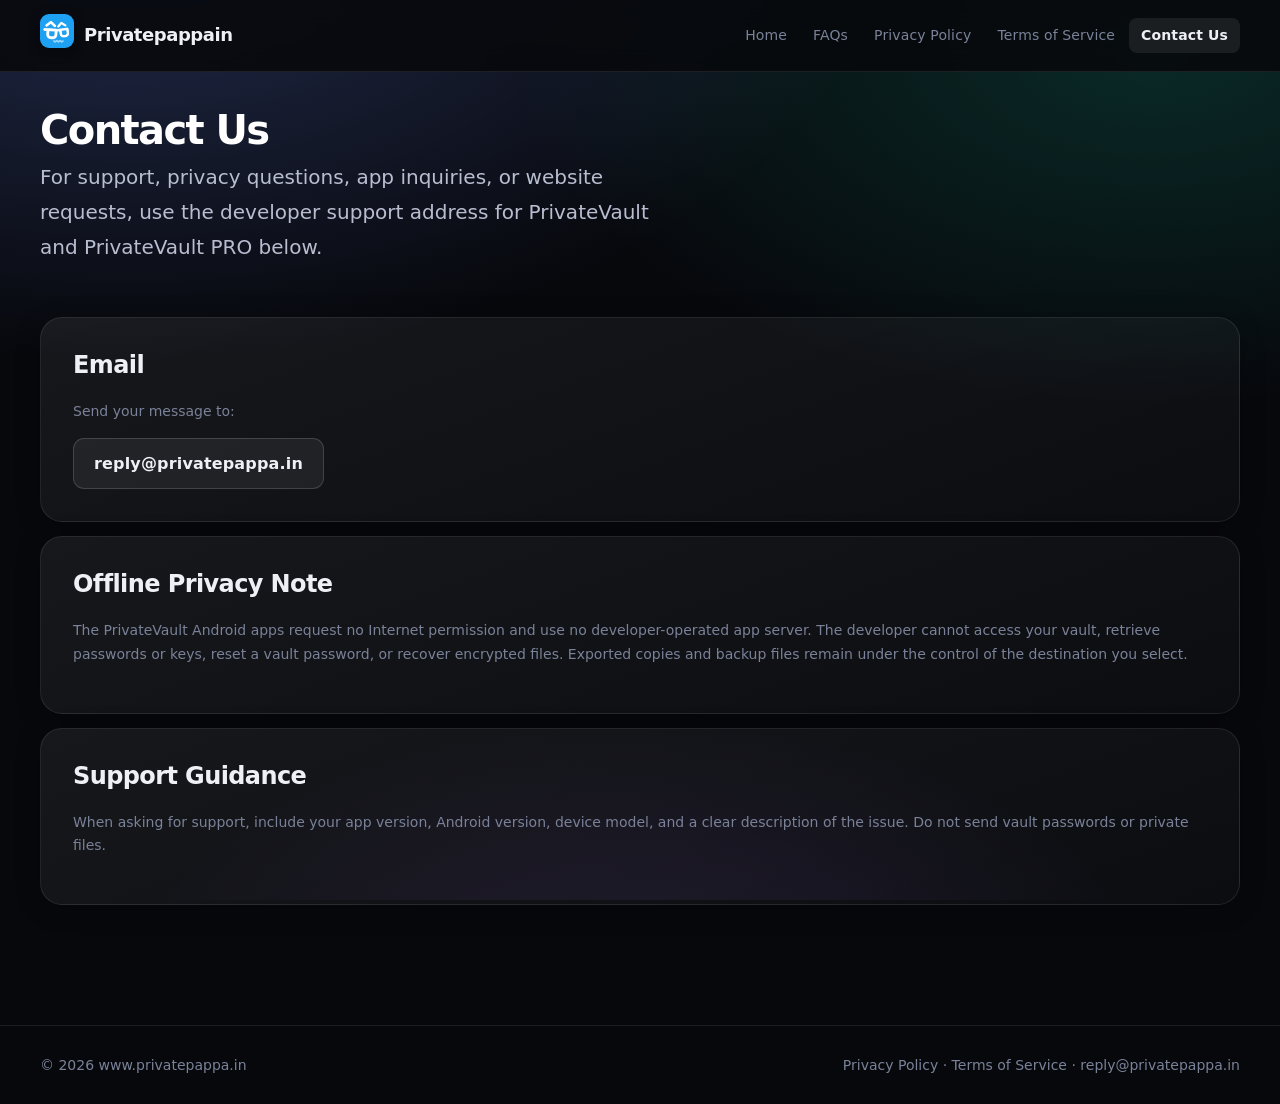
==== commit 19d5dae7: "Restore original site with updated app details" ====
--- a/contact-us.html
+++ b/contact-us.html
@@ -1,102 +1,105 @@
-<!doctype html>
+<!DOCTYPE html>
 <html lang="en">
 <head>
-  <meta charset="utf-8" />
-  <meta name="viewport" content="width=device-width, initial-scale=1" />
-  <meta name="theme-color" content="#07111f" />
-  <meta http-equiv="Content-Security-Policy" content="default-src 'self'; img-src 'self' data:; style-src 'self'; script-src 'self'; object-src 'none'; base-uri 'self'; form-action 'self'; upgrade-insecure-requests" />
-  <title>Contact and Support | PrivateVault</title>
-  <meta name="description" content="Contact PrivateVault support and learn which device, app-version, and reproduction details help diagnose an issue without exposing passwords or private files." />
-  <link rel="canonical" href="https://privatepappa.in/contact-us.html" />
-  <link rel="icon" href="/favicon.ico" sizes="any" />
-  <link rel="icon" type="image/png" sizes="48x48" href="/favicon-48x48.png" />
-  <link rel="icon" type="image/png" sizes="96x96" href="/favicon-96x96.png" />
-  <link rel="icon" type="image/png" sizes="192x192" href="/favicon-192x192.png" />
-  <link rel="apple-touch-icon" sizes="180x180" href="/apple-touch-icon.png" />
-  <link rel="manifest" href="/site.webmanifest" />
-  <link rel="stylesheet" href="./css/style.css" />
-  <script src="./js/app.js" defer></script>
-  <meta property="og:type" content="website" />
-  <meta property="og:site_name" content="PrivateVault by Privatepappa" />
-  <meta property="og:url" content="https://privatepappa.in/contact-us.html" />
-  <meta property="og:title" content="Contact and Support | PrivateVault" />
-  <meta property="og:description" content="Get help with PrivateVault or PrivateVault PRO without exposing passwords, keys, or private content." />
-  <meta property="og:image" content="https://privatepappa.in/assets/app-icon.png" />
-  <meta property="og:image:width" content="512" />
-  <meta property="og:image:height" content="512" />
-  <meta property="og:image:alt" content="PrivateVault app icon" />
+<meta charset="UTF-8" />
+<meta name="viewport" content="width=device-width, initial-scale=1.0" />
+<link rel="preconnect" href="https://fonts.googleapis.com" />
+<link rel="preconnect" href="https://fonts.gstatic.com" crossorigin />
+<link href="https://fonts.googleapis.com/css2?family=Inter:wght@400;600;700&display=swap" rel="stylesheet" />
+<title>Contact Us - PrivateVault | Privatepappa</title>
+<meta name="description" content="Contact Privatepappain for PrivateVault and PrivateVault PRO support, privacy questions, app inquiries, and responsible technical issue reports." />
+<meta http-equiv="Content-Security-Policy" content="default-src 'self'; img-src 'self' data: blob:; style-src 'self' https://fonts.googleapis.com; font-src 'self' https://fonts.gstatic.com; script-src 'self'; object-src 'none'; base-uri 'self'; form-action 'self';" />
+<link rel="icon" href="/favicon.ico" sizes="any">
+<link rel="icon" type="image/png" sizes="48x48" href="/favicon-48x48.png">
+<link rel="icon" type="image/png" sizes="96x96" href="/favicon-96x96.png">
+<link rel="icon" type="image/png" sizes="192x192" href="/favicon-192x192.png">
+<link rel="apple-touch-icon" sizes="180x180" href="/apple-touch-icon.png">
+<link rel="manifest" href="/site.webmanifest">
+<link rel="stylesheet" href="./css/style.css" />
+<!-- Open Graph -->
+<meta property="og:type" content="website" />
+<meta property="og:site_name" content="PrivateVault PRO &amp; PrivateVault" />
+<meta property="og:url" content="https://privatepappa.in/contact-us.html" />
+<meta property="og:title" content="Contact Us - PrivateVault | Privatepappa" />
+<meta property="og:description" content="Contact Privatepappain for PrivateVault support, privacy questions, app inquiries, or a clearly documented technical issue." />
+<meta property="og:image" content="https://privatepappa.in/assets/logo.png" />
+<meta property="og:image:width" content="512" />
+<meta property="og:image:height" content="512" />
+<meta property="og:image:type" content="image/png" />
+<meta property="og:image:alt" content="Privatepappain logo" />
+<!-- Canonical -->
+<link rel="canonical" href="https://privatepappa.in/contact-us.html" />
+<!-- Structured Data -->
+<script type="application/ld+json">
+{
+  "@context": "https://schema.org",
+  "@type": "WebSite",
+  "name": "PrivateVault PRO & PrivateVault",
+  "url": "https://privatepappa.in",
+  "logo": "https://privatepappa.in/assets/logo.png",
+  "description": "Contact Privatepappain for PrivateVault support, privacy questions, app inquiries, and responsible technical issue reports."
+}
+</script>
 </head>
 <body>
-  <a class="skip-link" href="#main-content">Skip to content</a>
-  <header class="site-header">
-    <nav class="navbar" aria-label="Primary navigation">
-      <a class="brand" href="./index.html" aria-label="PrivateVault home"><img src="./assets/app-icon.png" alt="" width="42" height="42" /><span class="brand-copy"><strong>PrivateVault</strong><small>by Privatepappa</small></span></a>
-      <button class="nav-toggle" type="button" aria-expanded="false" aria-controls="site-navigation"><span class="sr-only">Toggle navigation</span><span></span><span></span><span></span></button>
-      <div class="nav-links" id="site-navigation"><a href="./index.html">Home</a><a href="./faq.html">FAQs</a><a href="./privacy-policy.html">Privacy</a><a href="./terms-of-service.html">Terms</a><a class="active" href="./contact-us.html" aria-current="page">Contact</a></div>
-    </nav>
-  </header>
+<header class="site-header">
+  <nav class="navbar">
+    <div class="brand">
+      <a href="/" aria-label="Privatepappain home">
+        <img src="./assets/logo.png" alt="Privatepappain logo" width="34" height="34" />
+      </a>
+      <a class="brand-name" href="https://play.google.com/store/apps/dev?id=5408184378487018251" target="_blank" rel="noopener noreferrer" aria-label="Privatepappain on Google Play">Privatepappain</a>
+    </div>
+    <div class="nav-links" aria-label="Main navigation">
+      <a class="" href="/">Home</a>
+      <a class="" href="./faq.html">FAQs</a>
+      <a class="" href="./privacy-policy.html">Privacy Policy</a>
+      <a class="" href="./terms-of-service.html">Terms of Service</a>
+      <a class="active" href="./contact-us.html">Contact Us</a>
+    </div>
+  </nav>
+</header>
+<main class="page">
+  <section class="page-title">
+    <h1>Contact Us</h1>
+    <p>
+      For support, privacy questions, app inquiries, or website requests, use the
+      developer support address for PrivateVault and PrivateVault PRO below.
+    </p>
+  </section>
 
-  <main id="main-content" class="page inner-page">
-    <section class="page-title contact-title">
-      <p class="eyebrow">PrivateVault support</p>
-      <h1>Describe the issue, not your secrets.</h1>
-      <p>Send enough technical context to make the problem reproducible. Never send a vault password, backup password, derived key, private file, or unredacted personal data.</p>
-      <a class="btn btn-primary btn-compact" href="mailto:reply@privatepappa.in">Email reply@privatepappa.in</a>
-    </section>
+  <section class="content-stack">
+    <article class="policy-card">
+      <h2>Email</h2>
+      <p>Send your message to:</p>
+      <a class="contact-box" href="mailto:reply@privatepappa.in">reply@privatepappa.in</a>
+    </article>
 
-    <section class="support-grid">
-      <article class="support-card">
-        <span class="feature-code">01</span>
-        <h2>Include useful context</h2>
-        <ul class="check-list">
-          <li>PrivateVault or PrivateVault PRO</li>
-          <li>App version and Android version</li>
-          <li>Device make and model</li>
-          <li>Exact action and observed result</li>
-          <li>Whether the issue repeats with disposable test data</li>
-        </ul>
-      </article>
-      <article class="support-card">
-        <span class="feature-code">02</span>
-        <h2>Keep sensitive data out</h2>
-        <ul class="check-list">
-          <li>Do not send vault or backup passwords</li>
-          <li>Do not send encryption keys or verifier values</li>
-          <li>Do not attach private vault files</li>
-          <li>Redact filenames, paths, and personal details</li>
-          <li>Use replaceable test content for demonstrations</li>
-        </ul>
-      </article>
-      <article class="support-card">
-        <span class="feature-code">03</span>
-        <h2>Understand recovery limits</h2>
-        <p>PrivateVault has no developer-operated vault server, remote decryption service, or master recovery key. Support cannot recover a forgotten vault or backup password or reconstruct encrypted data that has already been lost.</p>
-      </article>
-    </section>
+    <article class="policy-card">
+      <h2>Offline Privacy Note</h2>
+      <p>
+        The PrivateVault Android apps request no Internet permission and use no developer-operated app server. The developer cannot access your vault, retrieve passwords or keys, reset a vault password, or recover encrypted files. Exported copies and backup files remain under the control of the destination you select.
+      </p>
+    </article>
 
-    <section class="section support-details">
-      <div class="section-heading"><p class="eyebrow">Faster diagnosis</p><h2>A concise report is more useful than a large data dump</h2></div>
-      <div class="boundary-grid">
-        <article><h3>For a functional issue</h3><p>List the screen, action, expected result, actual result, and whether restarting changes the outcome.</p></article>
-        <article><h3>For a backup issue</h3><p>State whether the backup was newly created or older, its approximate size, and the displayed stage. Do not alter its header or send the backup unless explicitly and safely arranged.</p></article>
-        <article><h3>For a security report</h3><p>Explain the violated security boundary and a reproducible sequence using disposable data. Avoid testing against anyone else’s data or device.</p></article>
-        <article><h3>For a viewer issue</h3><p>State the file type, approximate size, edition, and whether another non-sensitive test file of the same type behaves differently.</p></article>
-      </div>
-    </section>
-
-    <section class="support-banner">
-      <div><p class="eyebrow">Before emailing</p><h2>The answer may already be documented.</h2><p>Review the technical FAQs for encryption, biometrics, backups, edition differences, and export boundaries.</p></div>
-      <a class="btn btn-secondary btn-compact" href="./faq.html">Browse the FAQs</a>
-    </section>
-  </main>
-
-  <footer class="site-footer">
-    <div class="page footer-grid">
-      <div class="footer-brand"><img src="./assets/app-icon.png" alt="" width="44" height="44" /><div><strong>PrivateVault</strong><p>Offline encrypted file vaults for Android.</p></div></div>
-      <nav class="footer-downloads" aria-label="Download the apps"><a href="https://play.google.com/store/apps/details?id=com.privatepappain.privatevault" target="_blank" rel="noopener noreferrer"><span>Download</span><strong>PrivateVault</strong></a><a href="https://play.google.com/store/apps/details?id=com.privatepappain.privatevault.pro" target="_blank" rel="noopener noreferrer"><span>Get</span><strong>PrivateVault PRO</strong></a></nav>
-      <nav class="footer-links" aria-label="Footer navigation"><a href="./faq.html">FAQs</a><a href="./privacy-policy.html">Privacy</a><a href="./terms-of-service.html">Terms</a><a href="./contact-us.html">Contact</a></nav>
-    </div>
-    <div class="page footer-meta"><span>© 2026 Privatepappa</span><span>Android apps designed for precise, local protection.</span></div>
-  </footer>
+    <article class="policy-card">
+      <h2>Support Guidance</h2>
+      <p>
+        When asking for support, include your app version, Android version, device model,
+        and a clear description of the issue. Do not send vault passwords or private files.
+      </p>
+    </article>
+  </section>
+</main>
+<footer class="site-footer">
+  <div class="footer-inner">
+    <span>© 2026 www.privatepappa.in</span>
+    <span>
+      <a href="./privacy-policy.html">Privacy Policy</a> ·
+      <a href="./terms-of-service.html">Terms of Service</a> ·
+      <a href="mailto:reply@privatepappa.in">reply@privatepappa.in</a>
+    </span>
+  </div>
+</footer>
 </body>
 </html>
--- a/css/style.css
+++ b/css/style.css
@@ -1,1571 +1,997 @@
+/* PrivateVault Website Global Styles */
+
+/* ─── Design Tokens ─────────────────────────────────────────── */
 :root {
-  color-scheme: dark;
-  --bg: #050a12;
-  --bg-elevated: #091321;
-  --panel: rgba(14, 28, 46, 0.78);
-  --panel-solid: #0d1b2d;
-  --panel-soft: rgba(15, 32, 52, 0.58);
-  --text: #f4f8fc;
-  --text-soft: #c7d2df;
-  --muted: #8fa1b5;
-  --line: rgba(154, 180, 210, 0.16);
-  --line-strong: rgba(154, 180, 210, 0.29);
-  --cyan: #56d7ff;
-  --blue: #6195ff;
-  --green: #5de0aa;
-  --amber: #f1c66d;
-  --danger: #ff8b93;
-  --max: 1180px;
-  --radius-sm: 10px;
-  --radius: 18px;
-  --radius-lg: 28px;
-  --shadow: 0 24px 70px rgba(0, 0, 0, 0.3);
-  --shadow-soft: 0 14px 36px rgba(0, 0, 0, 0.2);
-}
-
-* {
+  --bg: #07080c;
+  --bg-soft: #0d0e16;
+  --surface: rgba(255,255,255,0.05);
+  --surface-strong: rgba(255,255,255,0.09);
+  --text: #eef0f6;
+  --text-secondary: #b8bdd0;
+  --muted: #7a8299;
+  --accent: #6d8dff;
+  --accent-light: #9db4ff;
+  --accent-2: #16c7a5;
+  --warning: #ffcf66;
+  --danger: #ff7d7d;
+  --border: rgba(255,255,255,0.09);
+  --border-strong: rgba(255,255,255,0.15);
+  --shadow-sm: 0 4px 24px rgba(0,0,0,.28);
+  --shadow: 0 20px 60px rgba(0,0,0,.38);
+  --shadow-accent: 0 8px 40px rgba(109,141,255,.22);
+  --radius-xl: 22px;
+  --radius-md: 14px;
+  --max: 1200px;
+
+  /* Type scale */
+  --text-xs:   0.75rem;   /* 12px */
+  --text-sm:   0.875rem;  /* 14px */
+  --text-base: 1rem;      /* 16px */
+  --text-md:   1.125rem;  /* 18px */
+  --text-lg:   1.25rem;   /* 20px */
+  --text-xl:   1.5rem;    /* 24px */
+
+  /* Weights */
+  --fw-normal:    400;
+  --fw-medium:    500;
+  --fw-semibold:  600;
+  --fw-bold:      700;
+  --fw-extrabold: 800;
+}
+
+/* ─── Reset ─────────────────────────────────────────────────── */
+*, *::before, *::after {
   box-sizing: border-box;
 }
 
 html {
   scroll-behavior: smooth;
-  scroll-padding-top: 96px;
-}
-
+  font-size: 16px;
+  height: 100%;
+  /* Solid page bg — gradients live in body::before */
+  background: #07080c;
+}
+
+/* ─── Base ──────────────────────────────────────────────────── */
+/* ── P1 FIX: Gradient background on a fixed compositor layer ──
+   background-attachment:fixed forces CPU repaint on every scroll.
+   Moving gradients to body::before with position:fixed paints once
+   as a GPU layer, eliminating desktop scroll lag.                 */
 body {
-  min-width: 320px;
+  margin: 0;
+  color: var(--text);
+  background: transparent; /* gradients now in body::before */
+  font-family: 'Inter', ui-sans-serif, system-ui, -apple-system, BlinkMacSystemFont, 'Segoe UI', Arial, sans-serif;
+  font-size: var(--text-base);
+  line-height: 1.6;
+  -webkit-font-smoothing: antialiased;
+  -moz-osx-font-smoothing: grayscale;
+  /* P3 FIX: text-rendering moved to headings only (see below) */
+  display: flex;
+  flex-direction: column;
   min-height: 100vh;
-  margin: 0;
-  color: var(--text);
+  text-align: left;
+}
+
+body::before {
+  content: "";
+  position: fixed;
+  inset: 0;
+  z-index: -1;
   background:
-    radial-gradient(circle at 8% 2%, rgba(49, 121, 181, 0.18), transparent 31rem),
-    radial-gradient(circle at 92% 12%, rgba(41, 179, 177, 0.1), transparent 29rem),
-    linear-gradient(180deg, #07111f 0%, var(--bg) 42rem, #060c15 100%);
-  font-family: Inter, ui-sans-serif, -apple-system, BlinkMacSystemFont, "Segoe UI", Roboto, Helvetica, Arial, sans-serif;
-  font-size: 16px;
-  line-height: 1.65;
+    radial-gradient(ellipse 60% 50% at 10% -10%, rgba(109,141,255,.28), transparent),
+    radial-gradient(ellipse 50% 40% at 90% 5%,  rgba(22,199,165,.18), transparent),
+    radial-gradient(ellipse 40% 30% at 50% 110%,rgba(162,109,255,.12), transparent),
+    var(--bg);
+  pointer-events: none;
+}
+
+/* P3 FIX: text-rendering only on headings where it matters */
+h1, h2, h3, h4, h5, h6 {
   text-rendering: optimizeLegibility;
-  -webkit-font-smoothing: antialiased;
-}
-
-body::before {
-  position: fixed;
-  z-index: -1;
-  inset: 0;
-  content: "";
-  pointer-events: none;
-  opacity: 0.18;
-  background-image:
-    linear-gradient(rgba(128, 160, 190, 0.08) 1px, transparent 1px),
-    linear-gradient(90deg, rgba(128, 160, 190, 0.08) 1px, transparent 1px);
-  background-size: 48px 48px;
-  mask-image: linear-gradient(to bottom, #000, transparent 45rem);
-}
-
-img {
-  display: block;
+}
+
+a {
+  color: inherit;
+}
+
+img, svg {
   max-width: 100%;
 }
 
-a {
-  color: var(--cyan);
-  text-underline-offset: 0.2em;
-}
-
-a:hover {
-  color: #9ceaff;
-}
-
-button,
-input {
-  font: inherit;
-}
-
-button,
-a {
-  -webkit-tap-highlight-color: transparent;
-}
-
-:focus-visible {
-  outline: 3px solid rgba(86, 215, 255, 0.75);
-  outline-offset: 3px;
-}
-
-.sr-only {
-  position: absolute;
-  width: 1px;
-  height: 1px;
-  padding: 0;
-  margin: -1px;
-  overflow: hidden;
-  clip: rect(0, 0, 0, 0);
-  white-space: nowrap;
-  border: 0;
-}
-
-.skip-link {
-  position: fixed;
-  z-index: 100;
-  top: 12px;
-  left: 12px;
-  padding: 10px 16px;
-  color: #03111b;
-  background: var(--cyan);
-  border-radius: var(--radius-sm);
-  font-weight: 800;
-  transform: translateY(-160%);
-  transition: transform 0.18s ease;
-}
-
-.skip-link:focus {
-  color: #03111b;
-  transform: translateY(0);
-}
-
-.page {
-  width: min(var(--max), calc(100% - 48px));
-  margin-inline: auto;
-}
-
+/* ─── Header & Nav ──────────────────────────────────────────── */
 .site-header {
   position: sticky;
-  z-index: 50;
   top: 0;
-  border-bottom: 1px solid var(--line);
-  background: rgba(5, 10, 18, 0.82);
-  backdrop-filter: blur(20px) saturate(140%);
+  z-index: 20;
+  background: rgba(7,8,12,.88);
+  /* P2 FIX: Reduced blur from 24px→12px — high blur forces expensive
+     real-time compositing pass on every scroll frame on desktop */
+  backdrop-filter: blur(12px);
+  -webkit-backdrop-filter: blur(12px);
+  border-bottom: 1px solid var(--border);
 }
 
 .navbar {
+  width: min(var(--max), calc(100% - 40px));
+  margin: auto;
+  padding: 14px 0;
   display: flex;
   align-items: center;
   justify-content: space-between;
-  width: min(var(--max), calc(100% - 48px));
-  min-height: 76px;
-  margin-inline: auto;
-  gap: 28px;
+  gap: 18px;
 }
 
 .brand {
+  display: flex;
+  align-items: center;
+  gap: 10px;
+  font-size: var(--text-md);
+  font-weight: var(--fw-bold);
+  letter-spacing: -.025em;
+  color: var(--text);
+  flex-shrink: 0;
+}
+
+.brand-name {
+  color: var(--text);
+  text-decoration: none !important;
+  font-size: var(--text-md);
+  font-weight: var(--fw-bold);
+  letter-spacing: -.025em;
+  transition: color .15s ease;
+}
+
+.brand-name:hover {
+  color: var(--accent-light);
+  text-decoration: none !important;
+}
+
+.brand img {
+  width: 34px;
+  height: 34px;
+  border-radius: 9px;
+  box-shadow: 0 3px 12px rgba(0,0,0,.35);
+  flex-shrink: 0;
+}
+
+.nav-links {
+  display: flex;
+  gap: 2px;
+  align-items: center;
+  flex-wrap: wrap;
+}
+
+.nav-links a {
+  color: var(--muted);
+  text-decoration: none;
+  font-weight: var(--fw-medium);
+  font-size: var(--text-sm);
+  padding: 6px 12px;
+  border-radius: 8px;
+  letter-spacing: .01em;
+  transition: color .15s ease, background .15s ease;
+}
+
+.nav-links a:hover {
+  color: var(--text-secondary);
+  background: rgba(255,255,255,.06);
+}
+
+.nav-links a.active {
+  color: var(--text);
+  background: rgba(255,255,255,.08);
+  font-weight: var(--fw-semibold);
+}
+
+/* ─── Page layout ───────────────────────────────────────────── */
+.page {
+  width: min(var(--max), calc(100% - 40px));
+  margin: auto;
+  flex: 1 0 auto;
+}
+
+/* ─── Hero ──────────────────────────────────────────────────── */
+.hero {
+  padding: 48px 0 64px;
+  display: grid;
+  grid-template-columns: 1fr 420px;
+  gap: 56px;
+  align-items: center;
+}
+
+/* Hero heading — gradient text */
+.hero h1,
+.page-title h1 {
+  margin: 0 0 .2em;
+  font-size: 2.5rem;
+  font-weight: var(--fw-extrabold);
+  line-height: 1.1;
+  letter-spacing: -.04em;
+  background: linear-gradient(140deg, #fff 30%, rgba(180,196,255,.80) 100%);
+  -webkit-background-clip: text;
+  -webkit-text-fill-color: transparent;
+  background-clip: text;
+}
+
+.hero p,
+.page-title p {
+  color: var(--text-secondary);
+  font-size: var(--text-lg);
+  line-height: 1.75;
+  max-width: 640px;
+  font-weight: var(--fw-normal);
+  margin-top: 0;
+}
+
+/* ─── Hero card ─────────────────────────────────────────────── */
+.hero-card {
+  background: linear-gradient(160deg, rgba(255,255,255,.09) 0%, rgba(255,255,255,.04) 100%);
+  border: 1px solid var(--border-strong);
+  border-radius: 28px;
+  padding: 32px;
+  box-shadow: var(--shadow), var(--shadow-accent);
+  position: relative;
+  overflow: hidden;
+  /* P4 FIX: own compositor layer for shadow/transform animations */
+  will-change: transform;
+}
+
+.hero-card::before {
+  content: "";
+  position: absolute;
+  top: -80px;
+  right: -60px;
+  width: 260px;
+  height: 260px;
+  background: radial-gradient(circle, rgba(109,141,255,.22) 0%, transparent 70%);
+  pointer-events: none;
+}
+
+.hero-card::after {
+  content: "";
+  position: absolute;
+  bottom: -60px;
+  left: -40px;
+  width: 180px;
+  height: 180px;
+  background: radial-gradient(circle, rgba(22,199,165,.10) 0%, transparent 70%);
+  pointer-events: none;
+}
+
+.hero-card h2 {
+  font-size: var(--text-xl);
+  font-weight: var(--fw-bold);
+  letter-spacing: -.025em;
+  line-height: 1.28;
+  margin: 0 0 8px;
+  color: var(--text);
+}
+
+.hero-card > p {
+  color: var(--muted);
+  font-size: var(--text-sm);
+  line-height: 1.7;
+  margin: 0;
+}
+
+.app-icon-large {
+  width: 128px;
+  height: 128px;
+  border-radius: 28px;
+  display: block;
+  margin-bottom: 20px;
+  position: relative;
+  box-shadow: 0 8px 32px rgba(0,0,0,.30);
+}
+
+/* ─── Badges ────────────────────────────────────────────────── */
+.badge-row {
+  display: flex;
+  flex-wrap: wrap;
+  gap: 7px;
+  margin: 16px 0;
+}
+
+.badge {
   display: inline-flex;
   align-items: center;
-  min-height: 48px;
-  gap: 11px;
-  color: var(--text);
-  text-decoration: none;
-}
-
-.brand:hover {
-  color: var(--text);
-}
-
-.brand img,
-.footer-brand img {
-  border-radius: 12px;
-  box-shadow: 0 8px 24px rgba(0, 0, 0, 0.34);
-}
-
-.brand-copy {
-  display: grid;
-  line-height: 1.08;
-}
-
-.brand-copy strong {
-  font-size: 1rem;
-  letter-spacing: -0.02em;
-}
-
-.brand-copy small {
-  margin-top: 5px;
+  gap: 5px;
+  border: 1px solid var(--border);
+  background: rgba(255,255,255,.05);
+  padding: 4px 10px;
+  border-radius: 999px;
   color: var(--muted);
-  font-size: 0.68rem;
-  font-weight: 700;
-  letter-spacing: 0.12em;
+  font-weight: var(--fw-medium);
+  font-size: var(--text-xs);
+  letter-spacing: .05em;
   text-transform: uppercase;
 }
 
-.nav-links {
-  display: flex;
-  align-items: center;
-  gap: 4px;
-}
-
-.nav-links a {
-  display: inline-flex;
-  align-items: center;
-  min-height: 48px;
-  padding: 0 15px;
-  color: var(--text-soft);
-  border-radius: 12px;
-  font-size: 0.91rem;
-  font-weight: 700;
-  text-decoration: none;
-  transition: color 0.18s ease, background 0.18s ease;
-}
-
-.nav-links a:hover,
-.nav-links a.active {
-  color: var(--text);
-  background: rgba(128, 181, 230, 0.1);
-}
-
-.nav-links a.active {
-  box-shadow: inset 0 -2px 0 var(--cyan);
-}
-
-.nav-toggle {
-  display: none;
-  align-items: center;
-  justify-content: center;
-  flex-direction: column;
-  width: 48px;
-  height: 48px;
-  padding: 0;
-  gap: 5px;
-  color: var(--text);
-  background: var(--panel-soft);
-  border: 1px solid var(--line);
-  border-radius: 12px;
-  cursor: pointer;
-}
-
-.nav-toggle > span:not(.sr-only) {
-  width: 20px;
-  height: 2px;
-  background: currentColor;
-  border-radius: 2px;
-  transition: transform 0.18s ease, opacity 0.18s ease;
-}
-
-.nav-toggle[aria-expanded="true"] > span:nth-child(2) {
-  transform: translateY(7px) rotate(45deg);
-}
-
-.nav-toggle[aria-expanded="true"] > span:nth-child(3) {
-  opacity: 0;
-}
-
-.nav-toggle[aria-expanded="true"] > span:nth-child(4) {
-  transform: translateY(-7px) rotate(-45deg);
-}
-
-.hero {
-  display: grid;
-  grid-template-columns: minmax(0, 1.18fr) minmax(360px, 0.82fr);
-  align-items: center;
-  gap: clamp(44px, 7vw, 92px);
-  min-height: 660px;
-  padding-block: 88px 96px;
-}
-
-.eyebrow {
-  margin: 0 0 16px;
-  color: var(--cyan);
-  font-family: "SFMono-Regular", Consolas, "Liberation Mono", monospace;
-  font-size: 0.74rem;
-  font-weight: 800;
-  letter-spacing: 0.16em;
-  text-transform: uppercase;
-}
-
-.hero h1,
-.page-title h1 {
-  max-width: 840px;
-  margin: 0;
-  color: var(--text);
-  font-size: clamp(2.65rem, 6.2vw, 5.25rem);
-  line-height: 0.99;
-  letter-spacing: -0.057em;
-}
-
-.hero h1 {
-  max-width: 760px;
-}
-
-.hero-lead {
-  max-width: 700px;
-  margin: 28px 0 0;
-  color: var(--text-soft);
-  font-size: clamp(1.05rem, 2vw, 1.25rem);
-  line-height: 1.68;
-}
-
+/* ─── CTA Row & Buttons ─────────────────────────────────────── */
 .cta-row {
   display: flex;
   flex-direction: column;
-  gap: 12px;
-  margin-top: 28px;
-}
-
-.cta-row-inline {
-  flex-direction: row;
-  flex-wrap: wrap;
-}
-
+  gap: 10px;
+  margin-top: 24px;
+}
+
+/* KEY FIX: use `flex` not `inline-flex` so width:100% works correctly */
 .btn {
-  display: inline-flex;
+  display: flex;
   align-items: center;
   justify-content: center;
-  flex-direction: column;
-  min-width: 220px;
-  min-height: 58px;
-  padding: 10px 22px;
-  gap: 1px;
-  color: var(--text);
+  width: 100%;
+  min-height: 50px;
+  padding: 0 20px;
+  border-radius: 12px;
+  text-decoration: none;
+  font-family: inherit;
+  font-weight: var(--fw-semibold);
+  font-size: var(--text-base);
+  letter-spacing: .015em;
   border: 1px solid transparent;
-  border-radius: 14px;
-  box-shadow: var(--shadow-soft);
-  font-size: 0.98rem;
-  font-weight: 800;
-  line-height: 1.3;
-  text-align: center;
-  text-decoration: none;
-  transition: transform 0.18s ease, background 0.18s ease, border-color 0.18s ease, box-shadow 0.18s ease;
+  transition: transform .18s ease, box-shadow .18s ease, background .18s ease, border-color .18s ease;
+  cursor: pointer;
+  white-space: nowrap;
+  gap: 8px;
+  flex-shrink: 0;
+  /* P4 FIX: promote to own compositor layer for smooth hover animation */
+  will-change: transform;
 }
 
 .btn:hover {
-  color: var(--text);
   transform: translateY(-2px);
 }
 
 .btn-primary {
-  color: #021018;
-  background: linear-gradient(135deg, #62ddff, #62a2ff);
-  box-shadow: 0 14px 38px rgba(64, 168, 225, 0.25);
+  background: linear-gradient(135deg, #5f83ff 0%, #9b5fff 100%);
+  color: #fff;
+  border-color: transparent;
+  box-shadow: 0 4px 22px rgba(109,141,255,.42), inset 0 1px 0 rgba(255,255,255,.18);
 }
 
 .btn-primary:hover {
-  color: #021018;
-  background: linear-gradient(135deg, #8be7ff, #86b9ff);
-  box-shadow: 0 18px 44px rgba(64, 168, 225, 0.35);
+  background: linear-gradient(135deg, #7295ff 0%, #ae72ff 100%);
+  box-shadow: 0 8px 32px rgba(109,141,255,.58), inset 0 1px 0 rgba(255,255,255,.22);
 }
 
 .btn-secondary {
-  background: rgba(139, 179, 217, 0.08);
-  border-color: var(--line-strong);
+  background: rgba(255,255,255,.07);
+  color: var(--text);
+  border-color: var(--border-strong);
+  box-shadow: inset 0 1px 0 rgba(255,255,255,.09), 0 2px 10px rgba(0,0,0,.20);
 }
 
 .btn-secondary:hover {
-  background: rgba(139, 179, 217, 0.14);
-  border-color: rgba(86, 215, 255, 0.45);
-}
-
-.btn-kicker {
-  font-size: 0.68rem;
-  font-weight: 700;
-  letter-spacing: 0.08em;
-  opacity: 0.72;
-  text-transform: uppercase;
-}
-
-.btn-compact {
-  flex-direction: row;
-  min-width: 0;
-  min-height: 50px;
-  padding: 12px 20px;
-}
-
-.microcopy {
-  margin: 16px 0 0;
-  color: var(--muted);
-  font-size: 0.82rem;
-}
-
-.security-console {
-  position: relative;
-  overflow: hidden;
-  padding: 28px;
-  background:
-    linear-gradient(160deg, rgba(24, 54, 82, 0.82), rgba(8, 19, 33, 0.95)),
-    var(--panel-solid);
-  border: 1px solid rgba(117, 201, 242, 0.24);
-  border-radius: var(--radius-lg);
-  box-shadow: var(--shadow);
-}
-
-.security-console::before {
-  position: absolute;
-  top: -90px;
-  right: -90px;
-  width: 250px;
-  height: 250px;
-  content: "";
-  background: radial-gradient(circle, rgba(86, 215, 255, 0.14), transparent 68%);
-}
-
-.console-header {
-  position: relative;
-  display: flex;
-  align-items: flex-end;
-  justify-content: space-between;
-  gap: 18px;
-  padding-bottom: 24px;
-  border-bottom: 1px solid var(--line);
-}
-
-.console-header img {
-  border-radius: 22px;
-  box-shadow: 0 16px 34px rgba(0, 0, 0, 0.3);
-}
-
-.console-header > div {
-  display: flex;
-  align-items: center;
-  gap: 8px;
-}
-
-.status-dot {
-  width: 8px;
-  height: 8px;
-  background: var(--green);
-  border-radius: 50%;
-  box-shadow: 0 0 16px rgba(93, 224, 170, 0.8);
-}
-
-.mono,
-.tech-label,
-.feature-code,
-.step-number {
-  font-family: "SFMono-Regular", Consolas, "Liberation Mono", monospace;
-}
-
-.mono {
-  color: var(--text-soft);
-  font-size: 0.7rem;
-  font-weight: 800;
-  letter-spacing: 0.12em;
-}
-
-.spec-list {
-  margin: 0;
-}
-
-.spec-list > div {
-  display: flex;
-  align-items: baseline;
-  justify-content: space-between;
-  gap: 18px;
-  padding: 15px 0;
-  border-bottom: 1px solid var(--line);
-}
-
-.spec-list dt,
-.spec-list dd {
-  margin: 0;
-  font-size: 0.83rem;
-}
-
-.spec-list dt {
-  color: var(--muted);
-}
-
-.spec-list dd {
-  color: var(--text);
-  font-family: "SFMono-Regular", Consolas, "Liberation Mono", monospace;
-  font-weight: 700;
-  text-align: right;
-}
-
-.console-note {
-  margin: 20px 0 0;
-  color: var(--muted);
-  font-size: 0.78rem;
+  background: rgba(255,255,255,.11);
+  border-color: rgba(255,255,255,.26);
+  box-shadow: inset 0 1px 0 rgba(255,255,255,.14), 0 4px 18px rgba(0,0,0,.28);
+}
+
+.coming-soon {
+  display: inline-flex;
+  margin-left: 10px;
+  padding: 3px 8px;
+  border-radius: 999px;
+  background: rgba(255,207,102,.15);
+  color: var(--warning);
+  font-size: var(--text-xs);
+  font-weight: var(--fw-semibold);
+  letter-spacing: .04em;
+  vertical-align: middle;
+}
+
+/* ─── Sections ──────────────────────────────────────────────── */
+.section {
+  padding: 5rem 0;
+  border-top: 1px solid var(--border);
+}
+
+.section:first-of-type {
+  border-top: none;
+}
+
+.section h2 {
+  margin: 0 0 12px;
+  font-size: 2rem;
+  font-weight: var(--fw-extrabold);
+  letter-spacing: -.035em;
+  line-height: 1.2;
+  background: linear-gradient(135deg, var(--text) 0%, var(--text-secondary) 100%);
+  -webkit-background-clip: text;
+  -webkit-text-fill-color: transparent;
+  background-clip: text;
+}
+
+.section-lead {
+  color: var(--text-secondary);
+  font-size: var(--text-md);
   line-height: 1.6;
-}
-
-.trust-strip {
+  max-width: 80ch;
+  margin-bottom: 24px;
+  font-weight: var(--fw-normal);
+}
+
+/* ─── Feature grid & cards ──────────────────────────────────── */
+.grid {
   display: grid;
-  grid-template-columns: repeat(4, 1fr);
-  width: min(1320px, calc(100% - 32px));
-  margin: 0 auto;
-  overflow: hidden;
-  background: rgba(11, 24, 40, 0.92);
-  border: 1px solid var(--line);
-  border-radius: var(--radius);
-  box-shadow: var(--shadow-soft);
-}
-
-.trust-strip > div {
-  padding: 22px 24px;
-  border-right: 1px solid var(--line);
-}
-
-.trust-strip > div:last-child {
-  border-right: 0;
-}
-
-.trust-strip strong,
-.trust-strip span {
-  display: block;
-}
-
-.trust-strip strong {
-  margin-bottom: 5px;
-  font-size: 0.9rem;
-}
-
-.trust-strip span {
-  color: var(--muted);
-  font-size: 0.76rem;
-  line-height: 1.45;
-}
-
-.section {
-  padding-block: clamp(72px, 9vw, 116px);
-}
-
-.section-tinted {
-  border-block: 1px solid var(--line);
-  background: linear-gradient(180deg, rgba(11, 25, 42, 0.74), rgba(8, 17, 29, 0.56));
-}
-
-.section-heading {
-  max-width: 800px;
-  margin-bottom: 44px;
-}
-
-.section-heading h2,
-.boundary-panel h2,
-.compatibility-banner h2,
-.final-cta h2,
-.support-banner h2 {
-  margin: 0;
-  font-size: clamp(2rem, 4.3vw, 3.55rem);
-  line-height: 1.08;
-  letter-spacing: -0.045em;
-}
-
-.section-heading > p:last-child,
-.split-heading > p,
-.compatibility-banner p,
-.support-banner p {
-  color: var(--text-soft);
-  font-size: 1.03rem;
-}
-
-.section-heading > p:last-child {
-  max-width: 72ch;
-  margin: 18px 0 0;
-}
-
-.split-heading {
-  display: grid;
-  grid-template-columns: 1.1fr 0.9fr;
-  max-width: none;
-  gap: 64px;
-}
-
-.split-heading > p {
-  margin: 30px 0 0;
-}
-
-.architecture-flow {
-  display: grid;
-  grid-template-columns: repeat(4, 1fr);
+  grid-template-columns: repeat(3, 1fr);
   gap: 14px;
 }
 
-.step-card,
-.tech-card,
-.feature-card,
-.edition-card,
-.support-card,
+.card,
 .policy-card,
 .faq-card {
-  background: linear-gradient(150deg, rgba(18, 38, 61, 0.82), rgba(8, 19, 32, 0.86));
-  border: 1px solid var(--line);
-  border-radius: var(--radius);
-  box-shadow: var(--shadow-soft);
-}
-
-.step-card {
-  position: relative;
-  padding: 28px 24px;
-}
-
-.step-card:not(:last-child)::after {
-  position: absolute;
-  top: 43px;
-  right: -10px;
-  z-index: 2;
-  width: 18px;
-  height: 18px;
-  color: var(--cyan);
-  content: "→";
-  font-size: 1rem;
-}
-
-.step-number {
-  display: inline-grid;
-  place-items: center;
-  width: 38px;
-  height: 38px;
-  margin-bottom: 42px;
-  color: var(--cyan);
-  background: rgba(86, 215, 255, 0.08);
-  border: 1px solid rgba(86, 215, 255, 0.22);
-  border-radius: 10px;
-  font-size: 0.75rem;
-  font-weight: 800;
-}
-
-.step-card h3,
-.tech-card h3,
-.feature-card h3,
-.edition-card h3,
-.support-card h2,
-.boundary-grid h3 {
-  margin: 0 0 10px;
-  font-size: 1.1rem;
+  background: linear-gradient(160deg, rgba(255,255,255,.065) 0%, rgba(255,255,255,.025) 100%);
+  border: 1px solid var(--border);
+  border-radius: var(--radius-xl);
+  padding: 2rem;
+  box-shadow: var(--shadow-sm);
+  transition: border-color .22s ease, box-shadow .22s ease, transform .22s ease;
+}
+
+.card:hover {
+  border-color: var(--border-strong);
+  box-shadow: 0 12px 44px rgba(0,0,0,.22);
+  transform: translateY(-2px);
+}
+
+.card h3,
+.faq-card h3 {
+  margin-top: 0;
+  margin-bottom: 8px;
+  font-size: 1.5rem;
+  font-weight: var(--fw-semibold);
+  letter-spacing: -.015em;
   line-height: 1.3;
-  letter-spacing: -0.022em;
-}
-
-.step-card p,
-.tech-card p,
-.feature-card p,
-.support-card p,
-.boundary-grid p {
-  margin: 0;
+  color: var(--text);
+}
+
+.policy-card h2 {
+  margin-top: 0;
+  font-size: var(--text-xl);
+  font-weight: var(--fw-bold);
+  letter-spacing: -.025em;
+  line-height: 1.25;
+  color: var(--text);
+}
+
+.card p,
+.policy-card p,
+.policy-card li,
+.faq-card p,
+.faq-card li {
   color: var(--muted);
-  font-size: 0.87rem;
-}
-
-.tech-grid,
-.feature-grid {
-  display: grid;
-  grid-template-columns: repeat(2, 1fr);
-  gap: 16px;
-}
-
-.tech-card,
-.feature-card {
-  padding: 30px;
-}
-
-.tech-label,
-.feature-code {
-  display: inline-flex;
-  align-items: center;
-  min-height: 28px;
-  margin-bottom: 24px;
-  padding: 4px 9px;
-  color: var(--green);
-  background: rgba(93, 224, 170, 0.08);
-  border: 1px solid rgba(93, 224, 170, 0.2);
-  border-radius: 8px;
-  font-size: 0.68rem;
-  font-weight: 800;
-  letter-spacing: 0.08em;
-}
-
-.feature-grid {
-  grid-template-columns: repeat(3, 1fr);
-}
-
-.feature-card {
-  min-height: 228px;
-}
-
-.feature-card .feature-code,
-.support-card .feature-code {
-  color: var(--cyan);
-  background: rgba(86, 215, 255, 0.08);
-  border-color: rgba(86, 215, 255, 0.2);
-}
-
-.edition-grid {
-  display: grid;
-  grid-template-columns: repeat(2, 1fr);
-  gap: 20px;
-}
-
-.edition-card {
-  padding: 34px;
-}
-
-.edition-card-pro {
-  border-color: rgba(86, 215, 255, 0.35);
-  background:
-    radial-gradient(circle at 90% 8%, rgba(86, 215, 255, 0.12), transparent 18rem),
-    linear-gradient(150deg, rgba(20, 46, 72, 0.9), rgba(8, 19, 32, 0.9));
-}
-
-.edition-header {
-  display: flex;
-  align-items: flex-start;
-  justify-content: space-between;
-  gap: 20px;
-  padding-bottom: 24px;
-  border-bottom: 1px solid var(--line);
-}
-
-.edition-header h3 {
-  margin: 10px 0 0;
-  font-size: 1.6rem;
-}
-
-.edition-tag,
-.edition-price {
-  color: var(--muted);
-  font-size: 0.7rem;
-  font-weight: 800;
-  letter-spacing: 0.1em;
-  text-transform: uppercase;
-}
-
-.edition-tag {
-  color: var(--cyan);
-}
-
-.edition-price {
-  padding-top: 7px;
-  text-align: right;
-}
-
-.check-list {
-  display: grid;
-  margin: 26px 0;
-  padding: 0;
-  gap: 12px;
-  list-style: none;
-}
-
-.check-list li {
-  position: relative;
-  padding-left: 26px;
-  color: var(--text-soft);
-  font-size: 0.9rem;
-}
-
-.check-list li::before {
-  position: absolute;
-  left: 0;
-  color: var(--green);
-  content: "✓";
-  font-weight: 900;
-}
-
-.text-link {
-  display: inline-flex;
-  align-items: center;
-  min-height: 48px;
-  gap: 8px;
-  font-weight: 800;
-  text-decoration: none;
-}
-
-.text-link span {
-  transition: transform 0.18s ease;
-}
-
-.text-link:hover span {
-  transform: translateX(4px);
-}
-
-.comparison-note {
-  max-width: 980px;
-  margin: 22px 0 0;
-  color: var(--muted);
-  font-size: 0.8rem;
-}
-
-.boundary-panel {
-  padding: clamp(30px, 5vw, 56px);
-  background:
-    radial-gradient(circle at 10% 0%, rgba(241, 198, 109, 0.09), transparent 24rem),
-    linear-gradient(145deg, rgba(25, 35, 47, 0.92), rgba(9, 19, 31, 0.92));
-  border: 1px solid rgba(241, 198, 109, 0.22);
-  border-radius: var(--radius-lg);
-  box-shadow: var(--shadow);
-}
-
-.boundary-panel > div:first-child {
-  max-width: 760px;
-  margin-bottom: 42px;
-}
-
-.boundary-grid {
-  display: grid;
-  grid-template-columns: repeat(2, 1fr);
-  gap: 12px;
-}
-
-.boundary-grid article {
-  padding: 24px;
-  background: rgba(255, 255, 255, 0.026);
-  border: 1px solid var(--line);
-  border-radius: 14px;
-}
-
-.compatibility-banner,
-.support-banner {
-  display: flex;
-  align-items: center;
-  justify-content: space-between;
-  gap: 42px;
-  padding: clamp(30px, 5vw, 54px);
-  background: linear-gradient(135deg, rgba(21, 55, 78, 0.8), rgba(12, 29, 49, 0.86));
-  border: 1px solid rgba(86, 215, 255, 0.25);
-  border-radius: var(--radius-lg);
-}
-
-.compatibility-banner > div,
-.support-banner > div {
-  max-width: 770px;
-}
-
-.compatibility-banner p,
-.support-banner p {
-  margin-bottom: 0;
-}
-
-.final-cta {
-  padding-block: 70px;
-  border-top: 1px solid var(--line);
-  background: linear-gradient(135deg, rgba(25, 76, 101, 0.3), rgba(13, 29, 49, 0.4));
-}
-
-.final-cta-inner {
-  display: grid;
-  grid-template-columns: auto minmax(0, 1fr) auto;
-  align-items: center;
-  gap: 26px;
-}
-
-.final-cta img {
-  border-radius: 22px;
-  box-shadow: var(--shadow-soft);
-}
-
-.final-cta .cta-row {
-  margin: 0;
-}
-
-.inner-page {
-  padding-bottom: 96px;
-}
-
-.page-title {
-  max-width: 900px;
-  padding-block: 82px 50px;
-}
-
-.page-title h1 {
-  font-size: clamp(2.7rem, 6vw, 4.8rem);
-}
-
-.page-title > p:last-child {
-  max-width: 760px;
-  margin: 24px 0 0;
-  color: var(--text-soft);
-  font-size: 1.08rem;
-}
-
-.contact-title .btn {
-  margin-top: 28px;
-}
-
-.faq-tools {
-  max-width: 820px;
-  margin-bottom: 28px;
-}
-
-.faq-tools label {
-  display: block;
-  margin-bottom: 10px;
-  color: var(--text-soft);
-  font-size: 0.82rem;
-  font-weight: 800;
-  letter-spacing: 0.05em;
-  text-transform: uppercase;
-}
-
-.search-wrap {
-  position: relative;
-}
-
-.search-wrap > span {
-  position: absolute;
-  top: 50%;
-  left: 18px;
-  color: var(--muted);
-  font-size: 1.35rem;
-  transform: translateY(-52%);
-}
-
-.search-input {
-  width: 100%;
-  min-height: 56px;
-  padding: 12px 18px 12px 48px;
-  color: var(--text);
-  caret-color: var(--cyan);
-  background: rgba(14, 28, 46, 0.88);
-  border: 1px solid var(--line-strong);
-  border-radius: 14px;
-}
-
-.search-input::placeholder {
-  color: #8298ad;
-}
-
-.search-input:focus {
-  border-color: rgba(86, 215, 255, 0.56);
-  outline: 3px solid rgba(86, 215, 255, 0.14);
-}
-
-.search-status {
-  margin: 8px 0 0;
-  color: var(--muted);
-  font-size: 0.78rem;
-}
-
-.faq-grid {
-  display: grid;
-  gap: 12px;
-}
-
-.faq-card {
-  overflow: clip;
-  box-shadow: none;
-}
-
-.faq-card[hidden] {
-  display: none;
-}
-
-.faq-card summary {
-  position: relative;
-  display: flex;
-  align-items: center;
-  min-height: 76px;
-  padding: 18px 64px 18px 24px;
-  color: var(--text);
-  cursor: pointer;
-  font-size: 1rem;
-  font-weight: 800;
-  line-height: 1.45;
-  list-style: none;
-}
-
-.faq-card summary::-webkit-details-marker {
-  display: none;
-}
-
-.faq-card summary::after {
-  position: absolute;
-  right: 24px;
+  font-size: var(--text-sm);
+  line-height: 1.7;
+}
+
+.feature-icon {
+  width: 40px;
+  height: 40px;
+  border-radius: 11px;
   display: grid;
   place-items: center;
-  width: 32px;
-  height: 32px;
-  color: var(--cyan);
-  background: rgba(86, 215, 255, 0.08);
-  border: 1px solid rgba(86, 215, 255, 0.2);
-  border-radius: 9px;
-  content: "+";
-  font-family: ui-monospace, monospace;
-  font-size: 1.15rem;
-  transition: transform 0.18s ease;
-}
-
-.faq-card[open] summary::after {
-  content: "−";
-  transform: rotate(180deg);
-}
-
-.faq-card[open] summary {
-  border-bottom: 1px solid var(--line);
-}
-
-.faq-card summary:hover {
-  background: rgba(128, 181, 230, 0.05);
-}
-
-.label {
-  display: block;
-  margin-bottom: 4px;
-  color: var(--cyan);
-  font-family: "SFMono-Regular", Consolas, "Liberation Mono", monospace;
-  font-size: 0.64rem;
-  letter-spacing: 0.1em;
-  text-transform: uppercase;
-}
-
-.faq-answer {
-  padding: 20px 64px 24px 24px;
-}
-
-.faq-answer p {
-  max-width: 90ch;
-  margin: 0;
-  color: var(--text-soft);
-}
-
-.no-results {
-  padding: 48px;
-  text-align: center;
-  background: var(--panel-soft);
-  border: 1px dashed var(--line-strong);
-  border-radius: var(--radius);
-}
-
-.no-results h2 {
-  margin-top: 0;
-}
-
-.no-results p {
-  margin-bottom: 0;
-  color: var(--muted);
-}
-
-.inner-page > .support-banner {
-  margin-top: 48px;
-}
-
-.policy-summary {
-  display: grid;
-  grid-template-columns: repeat(3, 1fr);
-  overflow: hidden;
-  margin-bottom: 26px;
-  background: rgba(13, 29, 47, 0.84);
-  border: 1px solid var(--line);
-  border-radius: var(--radius);
-}
-
-.policy-summary > div {
-  padding: 22px;
-  border-right: 1px solid var(--line);
-}
-
-.policy-summary > div:last-child {
-  border-right: 0;
-}
-
-.policy-summary strong,
-.policy-summary span {
-  display: block;
-}
-
-.policy-summary strong {
-  margin-bottom: 5px;
-  color: var(--green);
-  font-size: 0.86rem;
-}
-
-.policy-summary span {
-  color: var(--muted);
-  font-size: 0.77rem;
-}
-
-.toc-card {
-  display: grid;
-  grid-template-columns: auto 1fr;
-  align-items: start;
-  margin-bottom: 18px;
-  padding: 22px 24px;
-  gap: 32px;
-  background: rgba(13, 29, 47, 0.72);
-  border: 1px solid var(--line);
-  border-radius: var(--radius);
-}
-
-.toc-card > strong {
-  color: var(--text);
-  font-size: 0.82rem;
-  letter-spacing: 0.05em;
-  text-transform: uppercase;
-}
-
-.toc-card > div {
-  display: flex;
-  flex-wrap: wrap;
-  gap: 6px 18px;
-}
-
-.toc-card a {
-  color: var(--text-soft);
-  font-size: 0.8rem;
-  text-decoration: none;
-}
-
-.toc-card a:hover {
-  color: var(--cyan);
+  background: linear-gradient(135deg, rgba(109,141,255,.18), rgba(109,141,255,.06));
+  font-size: 18px;
+  margin-bottom: 14px;
+  border: 1px solid rgba(109,141,255,.15);
+}
+
+/* ─── Page title (inner pages) ──────────────────────────────── */
+.page-title {
+  padding: 36px 0 32px;
+}
+
+.page-title p {
+  color: var(--text-secondary);
+  font-size: var(--text-lg);
 }
 
 .content-stack {
   display: grid;
   gap: 14px;
-}
-
-.policy-card {
-  padding: clamp(24px, 4vw, 38px);
-  scroll-margin-top: 96px;
-}
-
-.policy-card.notice {
-  border-color: rgba(241, 198, 109, 0.25);
-  background: linear-gradient(145deg, rgba(53, 45, 27, 0.4), rgba(10, 21, 34, 0.9));
-}
-
-.policy-card h2 {
-  margin: 0 0 16px;
-  color: var(--text);
-  font-size: 1.3rem;
-  line-height: 1.35;
-  letter-spacing: -0.025em;
-}
-
-.policy-card p,
-.policy-card li {
-  color: var(--text-soft);
-}
-
-.policy-card p {
-  max-width: 96ch;
-  margin: 0 0 16px;
-}
-
-.policy-card p:last-child,
-.policy-card ul:last-child {
+  padding-bottom: 72px;
+}
+
+.policy-card ul,
+.faq-card ul {
   margin-bottom: 0;
 }
 
-.policy-card ul {
+/* ─── FAQ ───────────────────────────────────────────────────── */
+.faq-tools {
+  margin: 20px 0 28px;
+}
+
+.search-input {
+  width: 100%;
+  max-width: 720px;
+  padding: 14px 18px;
+  border-radius: 12px;
+  border: 1px solid var(--border);
+  background: rgba(255,255,255,.06);
+  color: var(--text);
+  outline: none;
+  font-family: inherit;
+  font-size: var(--text-base);
+  transition: border-color .18s ease, box-shadow .18s ease;
+}
+
+.search-input:focus {
+  border-color: rgba(109,141,255,.45);
+  box-shadow: 0 0 0 3px rgba(109,141,255,.12);
+}
+
+.search-input::placeholder {
+  color: var(--muted);
+}
+
+.faq-grid {
   display: grid;
-  margin: 0 0 18px;
-  padding-left: 22px;
-  gap: 8px;
-}
-
+  gap: 10px;
+}
+
+.faq-card {
+  padding: 20px 24px;
+}
+
+/* ─── Label chip (FAQ category) ─────────────────────────────── */
+.label {
+  display: inline-flex;
+  font-size: 10px;
+  font-weight: var(--fw-semibold);
+  letter-spacing: .07em;
+  text-transform: uppercase;
+  color: var(--accent-light);
+  background: rgba(109,141,255,.11);
+  border: 1px solid rgba(109,141,255,.20);
+  border-radius: 999px;
+  padding: 3px 9px;
+  margin-bottom: 10px;
+}
+
+/* ─── Notice card ───────────────────────────────────────────── */
+.notice {
+  border-color: rgba(255,207,102,.22);
+  background: rgba(255,207,102,.06);
+}
+
+/* ─── Contact box ───────────────────────────────────────────── */
+.contact-box {
+  display: inline-flex;
+  gap: 10px;
+  align-items: center;
+  padding: 12px 20px;
+  border-radius: 11px;
+  background: rgba(255,255,255,.06);
+  border: 1px solid var(--border-strong);
+  text-decoration: none;
+  color: var(--text);
+  font-weight: var(--fw-semibold);
+  font-size: var(--text-base);
+  letter-spacing: .01em;
+  transition: background .18s ease, border-color .18s ease;
+}
+
+.contact-box:hover {
+  background: rgba(255,255,255,.10);
+  border-color: rgba(255,255,255,.25);
+}
+
+/* ─── Footer ────────────────────────────────────────────────── */
+.site-footer {
+  margin-top: 48px;
+  border-top: 1px solid var(--border);
+  color: var(--muted);
+  font-size: var(--text-sm);
+  flex-shrink: 0;
+}
+
+.footer-inner {
+  width: min(var(--max), calc(100% - 40px));
+  margin: auto;
+  padding: 28px 0;
+  display: flex;
+  justify-content: space-between;
+  align-items: center;
+  gap: 18px;
+  flex-wrap: wrap;
+}
+
+.footer-inner a {
+  color: var(--muted);
+  text-decoration: none;
+  transition: color .15s ease;
+}
+
+.footer-inner a:hover {
+  color: var(--text-secondary);
+}
+
+/* ─── Inline code ───────────────────────────────────────────── */
 code {
+  color: #c0d4ff;
+  background: rgba(109,141,255,.10);
+  border: 1px solid rgba(109,141,255,.15);
   padding: 2px 7px;
-  color: #b9ecff;
-  background: rgba(86, 215, 255, 0.08);
-  border: 1px solid rgba(86, 215, 255, 0.14);
   border-radius: 6px;
-  font-family: "SFMono-Regular", Consolas, "Liberation Mono", monospace;
-  font-size: 0.88em;
-}
-
-.support-grid {
+  font-size: .875em;
+}
+
+/* ─── Comparison section ────────────────────────────────────── */
+.comparison-grid {
   display: grid;
-  grid-template-columns: repeat(3, 1fr);
-  gap: 16px;
-}
-
-.support-card {
-  padding: 30px;
-}
-
-.support-card h2 {
-  font-size: 1.2rem;
-}
-
-.support-card .check-list {
-  margin-bottom: 0;
-}
-
-.support-details {
-  padding-bottom: 0;
-}
-
-.site-footer {
-  border-top: 1px solid var(--line);
-  background: rgba(4, 9, 16, 0.82);
-}
-
-.footer-grid {
-  display: grid;
-  grid-template-columns: 1fr auto auto;
-  align-items: center;
-  padding-block: 42px 30px;
-  gap: 38px;
-}
-
-.footer-brand {
-  display: flex;
-  align-items: center;
-  gap: 13px;
-}
-
-.footer-brand strong {
-  font-size: 1rem;
-}
-
-.footer-brand p {
-  margin: 3px 0 0;
+  grid-template-columns: 1fr 1fr;
+  gap: 18px;
+  margin-top: 28px;
+}
+
+.comparison-card {
+  background: linear-gradient(160deg, rgba(255,255,255,.065) 0%, rgba(255,255,255,.025) 100%);
+  border: 1px solid var(--border);
+  border-radius: var(--radius-xl);
+  padding: 28px 24px;
+  box-shadow: var(--shadow-sm);
+}
+
+.comparison-card h3 {
+  margin-top: 0;
+  margin-bottom: 16px;
+  font-size: var(--text-md);
+  font-weight: var(--fw-bold);
+  letter-spacing: -.015em;
+  color: var(--text);
+  border-bottom: 1px solid var(--border);
+  padding-bottom: 12px;
+}
+
+.comparison-card.pro-card {
+  border-color: rgba(109,141,255,.28);
+  background: linear-gradient(160deg, rgba(109,141,255,.09) 0%, rgba(162,109,255,.04) 100%);
+  box-shadow: var(--shadow-sm), 0 0 0 1px rgba(109,141,255,.10) inset;
+}
+
+.comparison-card.pro-card h3 {
+  background: linear-gradient(135deg, var(--accent-light), #c084fc);
+  -webkit-background-clip: text;
+  -webkit-text-fill-color: transparent;
+  background-clip: text;
+  border-bottom-color: rgba(109,141,255,.20);
+}
+
+.comparison-list {
+  list-style: none;
+  padding: 0;
+  margin: 0;
+}
+
+.comparison-list li {
+  position: relative;
+  padding-left: 20px;
+  margin-bottom: 9px;
   color: var(--muted);
-  font-size: 0.76rem;
-}
-
-.footer-downloads {
-  display: flex;
-  gap: 8px;
-}
-
-.footer-downloads a {
-  display: grid;
-  min-width: 152px;
-  min-height: 54px;
-  padding: 8px 14px;
-  color: var(--text);
-  background: rgba(129, 175, 216, 0.07);
-  border: 1px solid var(--line);
-  border-radius: 11px;
-  line-height: 1.2;
-  text-decoration: none;
-}
-
-.footer-downloads a:hover {
-  background: rgba(129, 175, 216, 0.12);
-  border-color: rgba(86, 215, 255, 0.38);
-}
-
-.footer-downloads span {
-  color: var(--muted);
-  font-size: 0.62rem;
-  font-weight: 800;
-  letter-spacing: 0.09em;
-  text-transform: uppercase;
-}
-
-.footer-downloads strong {
-  font-size: 0.83rem;
-}
-
-.footer-links {
-  display: flex;
-  flex-wrap: wrap;
-  justify-content: flex-end;
-  gap: 4px 16px;
-}
-
-.footer-links a {
+  font-size: var(--text-sm);
+  line-height: 1.65;
+}
+
+.comparison-list li::before {
+  content: "✓";
+  position: absolute;
+  left: 0;
+  top: 0;
+  color: var(--accent-2);
+  font-weight: var(--fw-bold);
+  font-size: 12px;
+}
+
+.comparison-card.pro-card .comparison-list li::before {
+  content: "✦";
+  color: var(--accent-light);
+  font-size: 10px;
+  top: 2px;
+}
+
+/* ─── Responsive: 1024px ────────────────────────────────────── */
+@media (max-width: 1024px) {
+  .hero {
+    grid-template-columns: 1fr 380px;
+    gap: 40px;
+  }
+}
+
+/* ─── Responsive: 920px ─────────────────────────────────────── */
+@media (max-width: 920px) {
+  .hero {
+    grid-template-columns: 1fr;
+    padding-top: 28px;
+    gap: 28px;
+  }
+
+  .hero p,
+  .page-title p {
+    font-size: var(--text-md);
+  }
+
+  .grid {
+    grid-template-columns: 1fr 1fr;
+  }
+
+  .app-icon-large {
+    width: 112px;
+    height: 112px;
+  }
+
+  .comparison-grid {
+    grid-template-columns: 1fr;
+  }
+}
+
+/* ─── Responsive: 640px ─────────────────────────────────────── */
+@media (max-width: 640px) {
+  .navbar {
+    align-items: flex-start;
+    flex-direction: column;
+    padding: 12px 0;
+    gap: 8px;
+  }
+
+  .nav-links {
+    gap: 2px;
+    flex-wrap: wrap;
+  }
+
+  .nav-links a {
+    font-size: 13px;
+    padding: 5px 9px;
+  }
+
+  .page-title {
+    padding: 20px 0 18px;
+  }
+
+  .hero {
+    padding: 20px 0 32px;
+    gap: 24px;
+  }
+
+  .hero h1,
+  .page-title h1 {
+    font-size: clamp(30px, 10vw, 46px);
+  }
+
+  .hero p,
+  .page-title p {
+    font-size: var(--text-base);
+  }
+
+  .section {
+    padding: 32px 0;
+  }
+
+  .section h2 {
+    font-size: clamp(20px, 6vw, 30px);
+  }
+
+  .grid {
+    grid-template-columns: 1fr;
+  }
+
+  .hero-card {
+    border-radius: 20px;
+    padding: 22px 18px;
+  }
+
+  .app-icon-large {
+    width: 84px;
+    height: 84px;
+    border-radius: 20px;
+    margin-bottom: 14px;
+  }
+
+  .badge {
+    font-size: 10px;
+    padding: 4px 8px;
+  }
+
+  .comparison-card {
+    padding: 20px 16px;
+  }
+
+  .comparison-list li {
+    font-size: var(--text-sm);
+    margin-bottom: 8px;
+  }
+
+  .search-input {
+    font-size: var(--text-base);
+    padding: 13px 14px;
+  }
+
+  .faq-card {
+    padding: 16px 18px;
+  }
+
+  .footer-inner {
+    flex-direction: column;
+    align-items: flex-start;
+    gap: 8px;
+    padding: 20px 0;
+  }
+}
+
+/* ─── Beta Box ───────────────────────────────────────────────── */
+.beta-box {
+  margin-top: 28px;
+  padding: 24px 28px;
+  background: linear-gradient(135deg, rgba(93,166,255,.11) 0%, rgba(109,141,255,.05) 100%);
+  border: 1px solid rgba(93,166,255,.28);
+  border-radius: 18px;
+  text-align: center;
+  position: relative;
+  overflow: hidden;
+}
+
+.beta-box::before {
+  content: "";
+  position: absolute;
+  inset: 0;
+  background: radial-gradient(ellipse 70% 60% at 50% 0%, rgba(93,166,255,.12), transparent);
+  pointer-events: none;
+}
+
+.beta-box__title {
+  margin: 0 0 8px;
+  color: #7ab8ff;
+  font-size: var(--text-lg);
+  font-weight: var(--fw-bold);
+  letter-spacing: -.02em;
+  line-height: 1.3;
+}
+
+.beta-box__sub {
+  margin: 0 0 20px;
+  color: var(--text-secondary);
+  font-size: var(--text-sm);
+  line-height: 1.6;
+}
+
+/* Beta CTA button */
+.btn-beta {
   display: inline-flex;
   align-items: center;
-  min-height: 44px;
-  color: var(--muted);
-  font-size: 0.78rem;
-  font-weight: 700;
+  gap: 8px;
+  padding: 14px 32px;
+  background: linear-gradient(135deg, #4a8fff 0%, #6d8dff 100%);
+  color: #fff;
+  font-family: inherit;
+  font-size: var(--text-base);
+  font-weight: var(--fw-semibold);
+  letter-spacing: .02em;
   text-decoration: none;
-}
-
-.footer-links a:hover {
-  color: var(--text);
-}
-
-.footer-meta {
-  display: flex;
-  justify-content: space-between;
-  padding-block: 18px 28px;
-  color: #6f8295;
-  border-top: 1px solid var(--line);
-  font-size: 0.7rem;
-}
-
-@media (max-width: 1040px) {
-  .hero {
-    grid-template-columns: minmax(0, 1fr) 360px;
-    gap: 42px;
-  }
-
-  .architecture-flow {
-    grid-template-columns: repeat(2, 1fr);
-  }
-
-  .step-card:not(:last-child)::after {
-    display: none;
-  }
-
-  .feature-grid,
-  .support-grid {
-    grid-template-columns: repeat(2, 1fr);
-  }
-
-  .footer-grid {
-    grid-template-columns: 1fr auto;
-  }
-
-  .footer-links {
-    grid-column: 1 / -1;
-    justify-content: flex-start;
-  }
-}
-
-@media (max-width: 820px) {
-  .page,
-  .navbar {
-    width: min(100% - 32px, var(--max));
-  }
-
-  .navbar {
-    position: relative;
-  }
-
-  .nav-toggle {
-    display: flex;
-  }
-
-  .nav-links {
-    position: absolute;
-    top: calc(100% + 1px);
-    right: 0;
-    left: 0;
-    display: none;
-    flex-direction: column;
-    align-items: stretch;
-    padding: 10px;
-    background: rgba(7, 17, 31, 0.98);
-    border: 1px solid var(--line);
-    border-top: 0;
-    border-radius: 0 0 16px 16px;
-    box-shadow: var(--shadow);
-  }
-
-  .nav-links[data-open="true"] {
-    display: flex;
-  }
-
-  .nav-links a {
-    justify-content: flex-start;
-    padding-inline: 16px;
-  }
-
-  .nav-links a.active {
-    box-shadow: inset 3px 0 0 var(--cyan);
-  }
-
-  .hero {
-    grid-template-columns: 1fr;
-    min-height: 0;
-    padding-block: 70px;
-  }
-
-  .security-console {
-    max-width: 620px;
-  }
-
-  .trust-strip {
-    grid-template-columns: repeat(2, 1fr);
-  }
-
-  .trust-strip > div:nth-child(2) {
-    border-right: 0;
-  }
-
-  .trust-strip > div:nth-child(-n + 2) {
-    border-bottom: 1px solid var(--line);
-  }
-
-  .split-heading,
-  .edition-grid {
-    grid-template-columns: 1fr;
-  }
-
-  .split-heading {
-    gap: 0;
-  }
-
-  .split-heading > p {
-    margin-top: 16px;
-  }
-
-  .final-cta-inner {
-    grid-template-columns: auto 1fr;
-  }
-
-  .final-cta .cta-row {
-    grid-column: 1 / -1;
-    flex-direction: row;
-  }
-
-  .policy-summary {
-    grid-template-columns: 1fr;
-  }
-
-  .policy-summary > div {
-    border-right: 0;
-    border-bottom: 1px solid var(--line);
-  }
-
-  .policy-summary > div:last-child {
-    border-bottom: 0;
-  }
-
-  .toc-card {
-    grid-template-columns: 1fr;
-    gap: 12px;
-  }
+  border-radius: 12px;
+  border: 1px solid transparent;
+  box-shadow:
+    0 4px 20px rgba(74,143,255,.45),
+    inset 0 1px 0 rgba(255,255,255,.20);
+  transition: transform .18s ease, box-shadow .18s ease, background .18s ease;
+  position: relative;
+}
+
+.btn-beta:hover {
+  transform: translateY(-2px);
+  background: linear-gradient(135deg, #5c9fff 0%, #7e9bff 100%);
+  box-shadow:
+    0 8px 32px rgba(74,143,255,.60),
+    inset 0 1px 0 rgba(255,255,255,.24);
+}
+
+.btn-beta__arrow {
+  display: inline-block;
+  transition: transform .18s ease;
+  font-style: normal;
+}
+
+.btn-beta:hover .btn-beta__arrow {
+  transform: translateX(3px);
 }
 
 @media (max-width: 640px) {
-  .page,
-  .navbar {
-    width: min(100% - 24px, var(--max));
-  }
-
-  .navbar {
-    min-height: 68px;
-  }
-
-  .brand-copy small {
-    display: none;
-  }
-
-  .hero {
-    padding-block: 52px 60px;
-  }
-
-  .hero h1,
-  .page-title h1 {
-    font-size: clamp(2.45rem, 13vw, 4rem);
-  }
-
-  .cta-row-inline {
-    flex-direction: column;
-  }
-
-  .btn {
+  .beta-box {
+    padding: 20px 18px;
+    border-radius: 14px;
+  }
+
+  .btn-beta {
     width: 100%;
-  }
-
-  .security-console {
-    padding: 22px;
-    border-radius: 22px;
-  }
-
-  .console-header img {
-    width: 76px;
-    height: 76px;
-  }
-
-  .spec-list > div {
-    align-items: flex-start;
-    flex-direction: column;
-    gap: 4px;
-  }
-
-  .spec-list dd {
-    text-align: left;
-  }
-
-  .trust-strip,
-  .architecture-flow,
-  .tech-grid,
-  .feature-grid,
-  .boundary-grid,
-  .support-grid {
-    grid-template-columns: 1fr;
-  }
-
-  .trust-strip > div {
-    border-right: 0;
-    border-bottom: 1px solid var(--line);
-  }
-
-  .trust-strip > div:last-child {
-    border-bottom: 0;
-  }
-
-  .section {
-    padding-block: 64px;
-  }
-
-  .section-heading {
-    margin-bottom: 30px;
-  }
-
-  .step-card,
-  .tech-card,
-  .feature-card,
-  .edition-card,
-  .support-card {
-    padding: 24px;
-  }
-
-  .feature-card {
-    min-height: 0;
-  }
-
-  .edition-header {
-    flex-direction: column;
-    gap: 6px;
-  }
-
-  .edition-price {
-    padding-top: 0;
-    text-align: left;
-  }
-
-  .compatibility-banner,
-  .support-banner {
-    align-items: stretch;
-    flex-direction: column;
-    gap: 24px;
-  }
-
-  .final-cta-inner {
-    grid-template-columns: 1fr;
-  }
-
-  .final-cta img {
-    width: 72px;
-    height: 72px;
-  }
-
-  .final-cta .cta-row {
-    grid-column: auto;
-    flex-direction: column;
-  }
-
-  .page-title {
-    padding-block: 58px 36px;
-  }
-
-  .faq-card summary {
-    min-height: 70px;
-    padding: 16px 54px 16px 18px;
-  }
-
-  .faq-card summary::after {
-    right: 16px;
-  }
-
-  .faq-answer {
-    padding: 18px;
-  }
-
-  .footer-grid {
-    grid-template-columns: 1fr;
-    gap: 24px;
-  }
-
-  .footer-downloads {
-    flex-direction: column;
-  }
-
-  .footer-links {
-    grid-column: auto;
-  }
-
-  .footer-meta {
-    flex-direction: column;
-    gap: 4px;
-  }
-}
-
-@media (prefers-reduced-motion: reduce) {
-  html {
-    scroll-behavior: auto;
-  }
-
-  *,
-  *::before,
-  *::after {
-    scroll-behavior: auto !important;
-    transition-duration: 0.01ms !important;
-    animation-duration: 0.01ms !important;
-    animation-iteration-count: 1 !important;
-  }
-}
+    justify-content: center;
+    padding: 14px 24px;
+  }
+}
+
+/* ─── Legal Pages Specific Styling ───────────────────────────── */
+.legal-page {
+  max-width: 900px !important;
+  margin: 0 auto;
+  padding-bottom: 5rem;
+}
+
+.legal-page .policy-card {
+  margin-bottom: 2rem;
+  padding: 2.5rem 2rem;
+}
+
+.legal-page p,
+.legal-page li {
+  font-size: var(--text-base);
+  line-height: 1.6;
+  margin-bottom: 1.5em; /* white space between paragraphs */
+  color: var(--text-secondary);
+}
+
+.legal-page h2 {
+  font-size: var(--text-xl) !important; /* 24px */
+  margin-top: 2rem;
+  margin-bottom: 1.2rem;
+  font-weight: var(--fw-bold);
+  background: none !important;
+  -webkit-background-clip: unset !important;
+  -webkit-text-fill-color: unset !important;
+  color: var(--text) !important;
+}
+
+.legal-page h3 {
+  font-size: var(--text-lg) !important; /* 20px */
+  margin-top: 1.5rem;
+  margin-bottom: 0.8rem;
+  font-weight: var(--fw-semibold);
+  color: var(--text) !important;
+}
+
+.legal-page ul,
+.legal-page ol {
+  margin-top: 0.5rem;
+  margin-bottom: 1.5rem;
+  padding-left: 1.5rem;
+}
+
+/* Table of Contents Styling */
+.toc-card {
+  background: linear-gradient(160deg, rgba(109,141,255,.05) 0%, rgba(255,255,255,.01) 100%) !important;
+  border-color: rgba(109,141,255,.2) !important;
+}
+
+.toc-card h2 {
+  font-size: var(--text-lg) !important;
+  margin-top: 0 !important;
+  margin-bottom: 1rem !important;
+}
+
+.toc-nav ul {
+  list-style: none !important;
+  padding: 0 !important;
+  margin: 0 !important;
+  display: grid;
+  grid-template-columns: repeat(auto-fit, minmax(240px, 1fr));
+  gap: 12px;
+}
+
+.toc-nav li {
+  margin-bottom: 0 !important;
+  padding-left: 0 !important;
+}
+
+.toc-nav a {
+  color: var(--accent-light);
+  text-decoration: none;
+  font-size: var(--text-sm);
+  font-weight: var(--fw-medium);
+  transition: color 0.15s ease;
+  display: inline-block;
+}
+
+.toc-nav a:hover {
+  color: var(--text);
+  text-decoration: underline;
+}
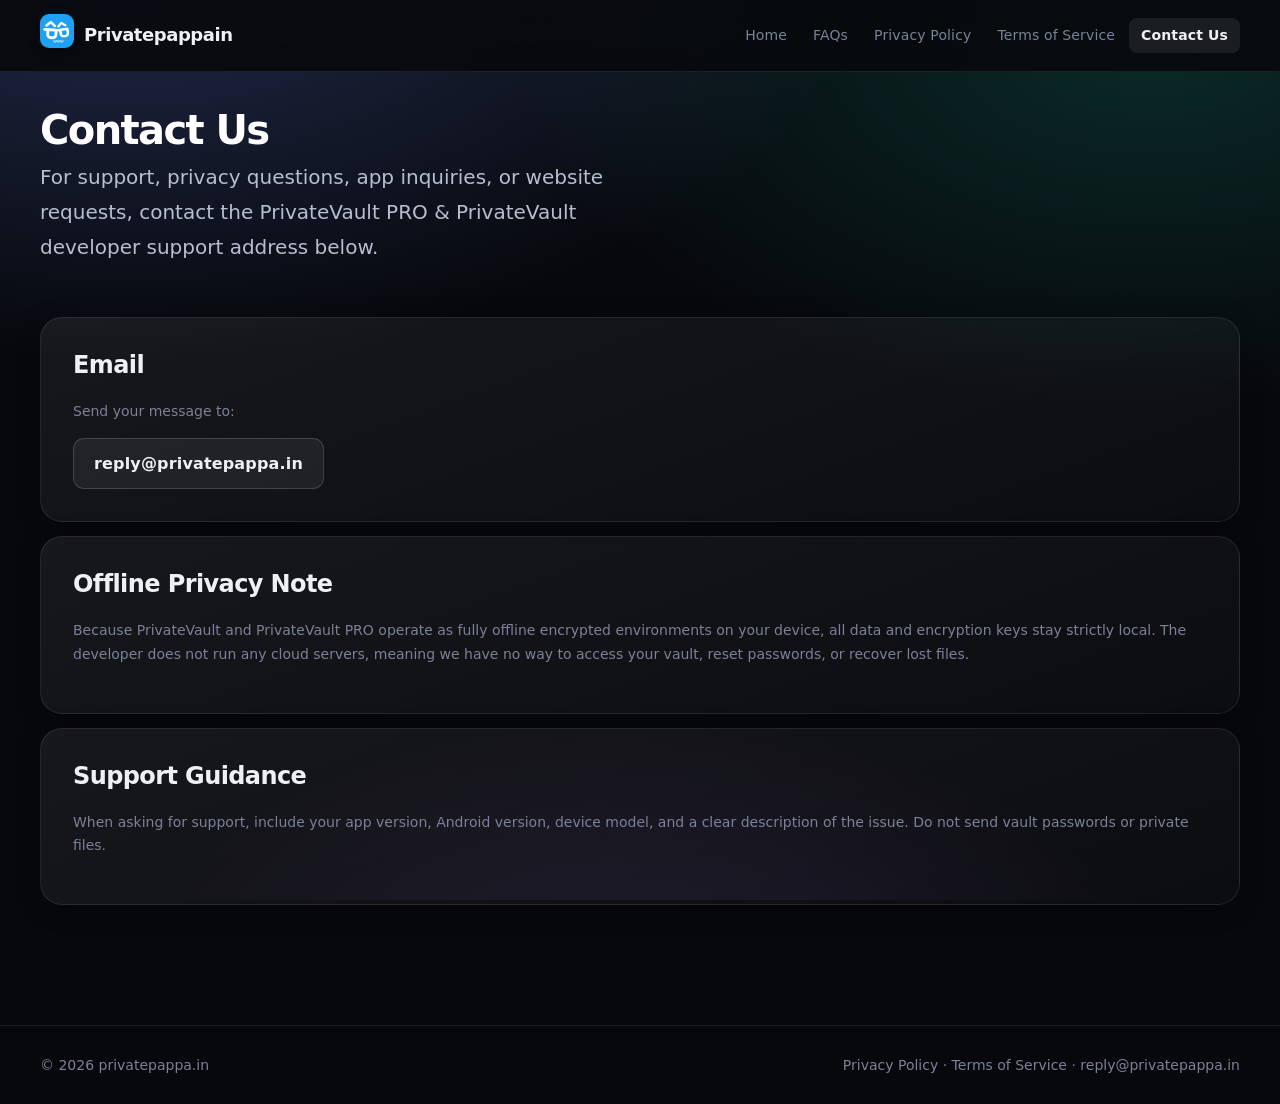
==== commit 685b50e7: "Revert today's website changes" ====
--- a/contact-us.html
+++ b/contact-us.html
@@ -7,8 +7,8 @@
 <link rel="preconnect" href="https://fonts.gstatic.com" crossorigin />
 <link href="https://fonts.googleapis.com/css2?family=Inter:wght@400;600;700&display=swap" rel="stylesheet" />
 <title>Contact Us - PrivateVault | Privatepappa</title>
-<meta name="description" content="Contact Privatepappain for PrivateVault and PrivateVault PRO support, privacy questions, app inquiries, and responsible technical issue reports." />
-<meta http-equiv="Content-Security-Policy" content="default-src 'self'; img-src 'self' data: blob:; style-src 'self' https://fonts.googleapis.com; font-src 'self' https://fonts.gstatic.com; script-src 'self'; object-src 'none'; base-uri 'self'; form-action 'self';" />
+<meta name="description" content="PrivateVault PRO and PrivateVault are offline encrypted secure storage applications for safely storing and managing personal files on your Android device without cloud or internet access requirement." />
+<meta http-equiv="Content-Security-Policy" content="default-src 'self'; img-src 'self' data: blob:; style-src 'self' https://fonts.googleapis.com; font-src 'self' https://fonts.gstatic.com; script-src 'self'; object-src 'none'; base-uri 'self'; frame-ancestors 'none'; form-action 'self';" />
 <link rel="icon" href="/favicon.ico" sizes="any">
 <link rel="icon" type="image/png" sizes="48x48" href="/favicon-48x48.png">
 <link rel="icon" type="image/png" sizes="96x96" href="/favicon-96x96.png">
@@ -21,12 +21,12 @@
 <meta property="og:site_name" content="PrivateVault PRO &amp; PrivateVault" />
 <meta property="og:url" content="https://privatepappa.in/contact-us.html" />
 <meta property="og:title" content="Contact Us - PrivateVault | Privatepappa" />
-<meta property="og:description" content="Contact Privatepappain for PrivateVault support, privacy questions, app inquiries, or a clearly documented technical issue." />
+<meta property="og:description" content="PrivateVault PRO and PrivateVault are offline encrypted secure storage applications for safely storing and managing personal files on your Android device without cloud or internet access requirement." />
 <meta property="og:image" content="https://privatepappa.in/assets/logo.png" />
 <meta property="og:image:width" content="512" />
 <meta property="og:image:height" content="512" />
 <meta property="og:image:type" content="image/png" />
-<meta property="og:image:alt" content="Privatepappain logo" />
+<meta property="og:image:alt" content="PrivateVault app icon" />
 <!-- Canonical -->
 <link rel="canonical" href="https://privatepappa.in/contact-us.html" />
 <!-- Structured Data -->
@@ -37,7 +37,7 @@
   "name": "PrivateVault PRO & PrivateVault",
   "url": "https://privatepappa.in",
   "logo": "https://privatepappa.in/assets/logo.png",
-  "description": "Contact Privatepappain for PrivateVault support, privacy questions, app inquiries, and responsible technical issue reports."
+  "description": "PrivateVault PRO and PrivateVault are offline encrypted secure storage applications for safely storing and managing personal files on your Android device without cloud or internet access requirement."
 }
 </script>
 </head>
@@ -63,8 +63,8 @@
   <section class="page-title">
     <h1>Contact Us</h1>
     <p>
-      For support, privacy questions, app inquiries, or website requests, use the
-      developer support address for PrivateVault and PrivateVault PRO below.
+      For support, privacy questions, app inquiries, or website requests, contact the
+      PrivateVault PRO &amp; PrivateVault developer support address below.
     </p>
   </section>
 
@@ -78,7 +78,7 @@
     <article class="policy-card">
       <h2>Offline Privacy Note</h2>
       <p>
-        The PrivateVault Android apps request no Internet permission and use no developer-operated app server. The developer cannot access your vault, retrieve passwords or keys, reset a vault password, or recover encrypted files. Exported copies and backup files remain under the control of the destination you select.
+        Because PrivateVault and PrivateVault PRO operate as fully offline encrypted environments on your device, all data and encryption keys stay strictly local. The developer does not run any cloud servers, meaning we have no way to access your vault, reset passwords, or recover lost files.
       </p>
     </article>
 
@@ -93,7 +93,7 @@
 </main>
 <footer class="site-footer">
   <div class="footer-inner">
-    <span>© 2026 www.privatepappa.in</span>
+    <span>© 2026 privatepappa.in</span>
     <span>
       <a href="./privacy-policy.html">Privacy Policy</a> ·
       <a href="./terms-of-service.html">Terms of Service</a> ·
